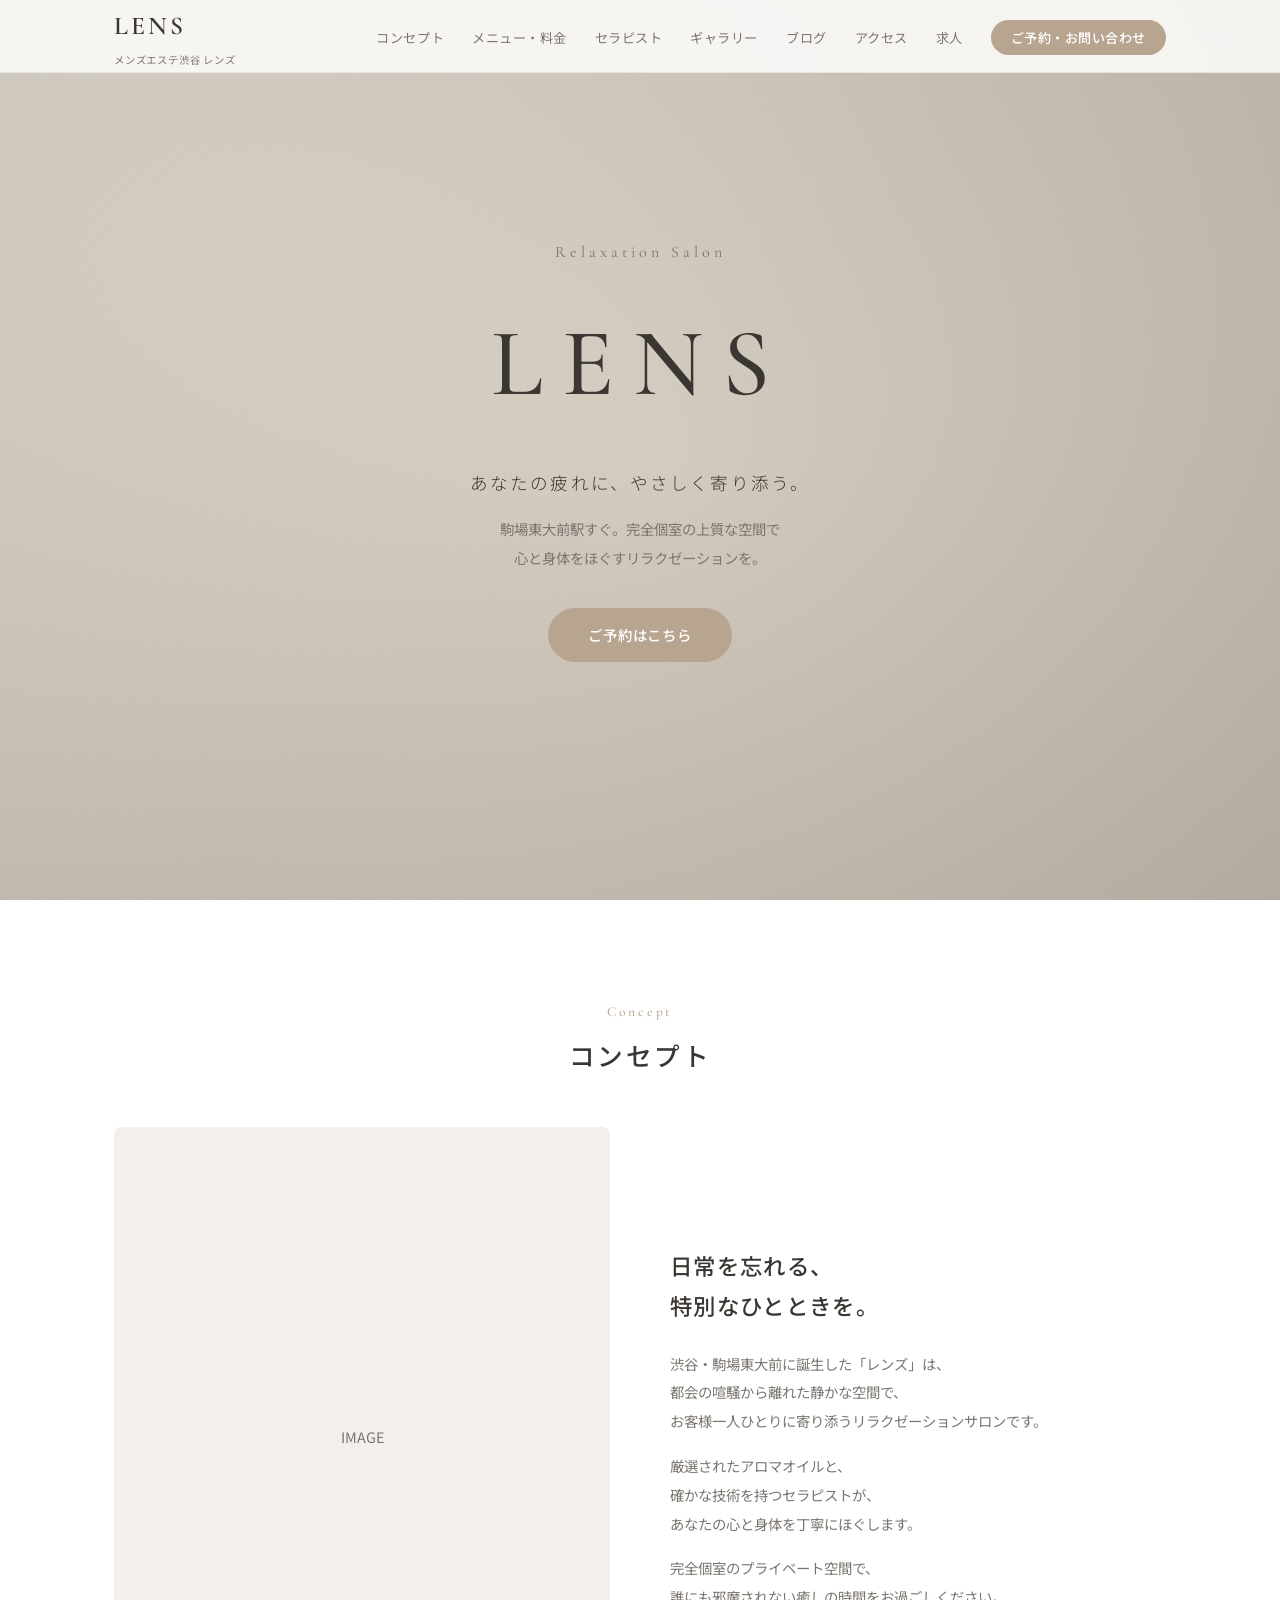
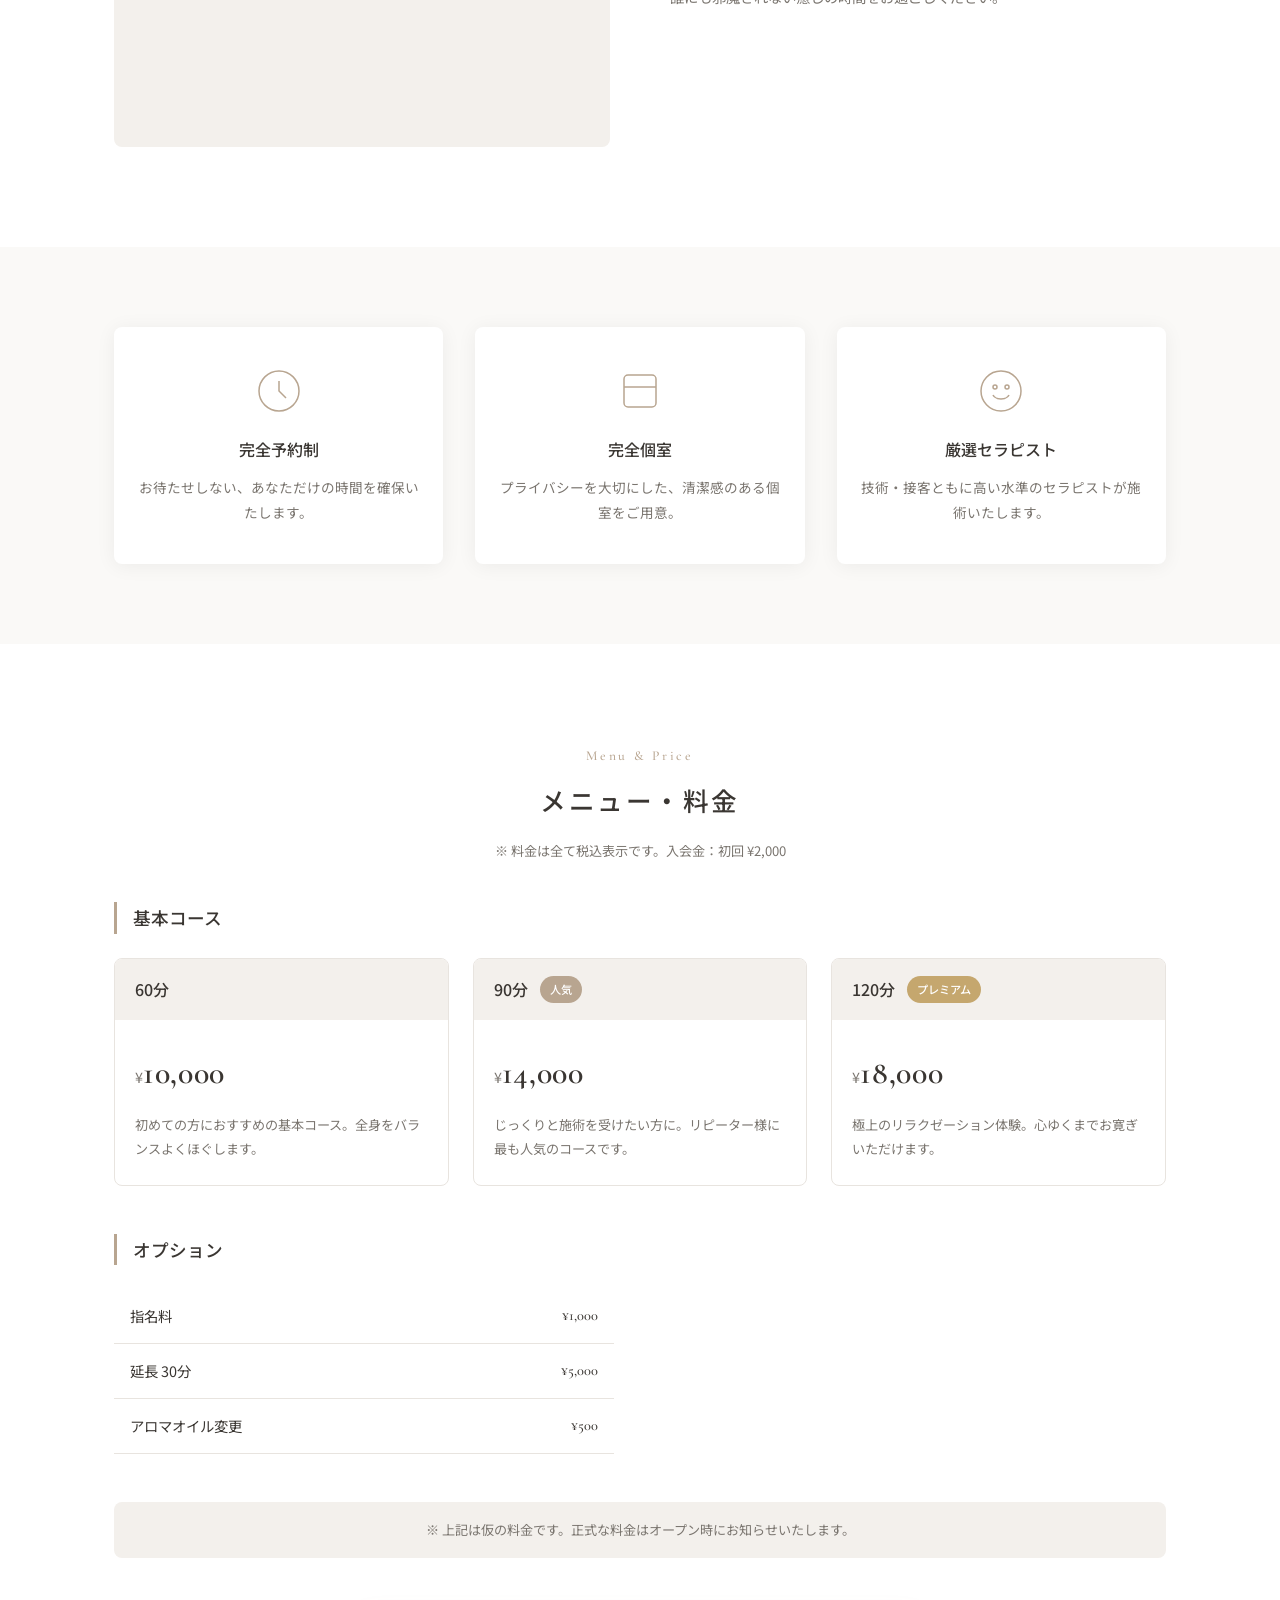
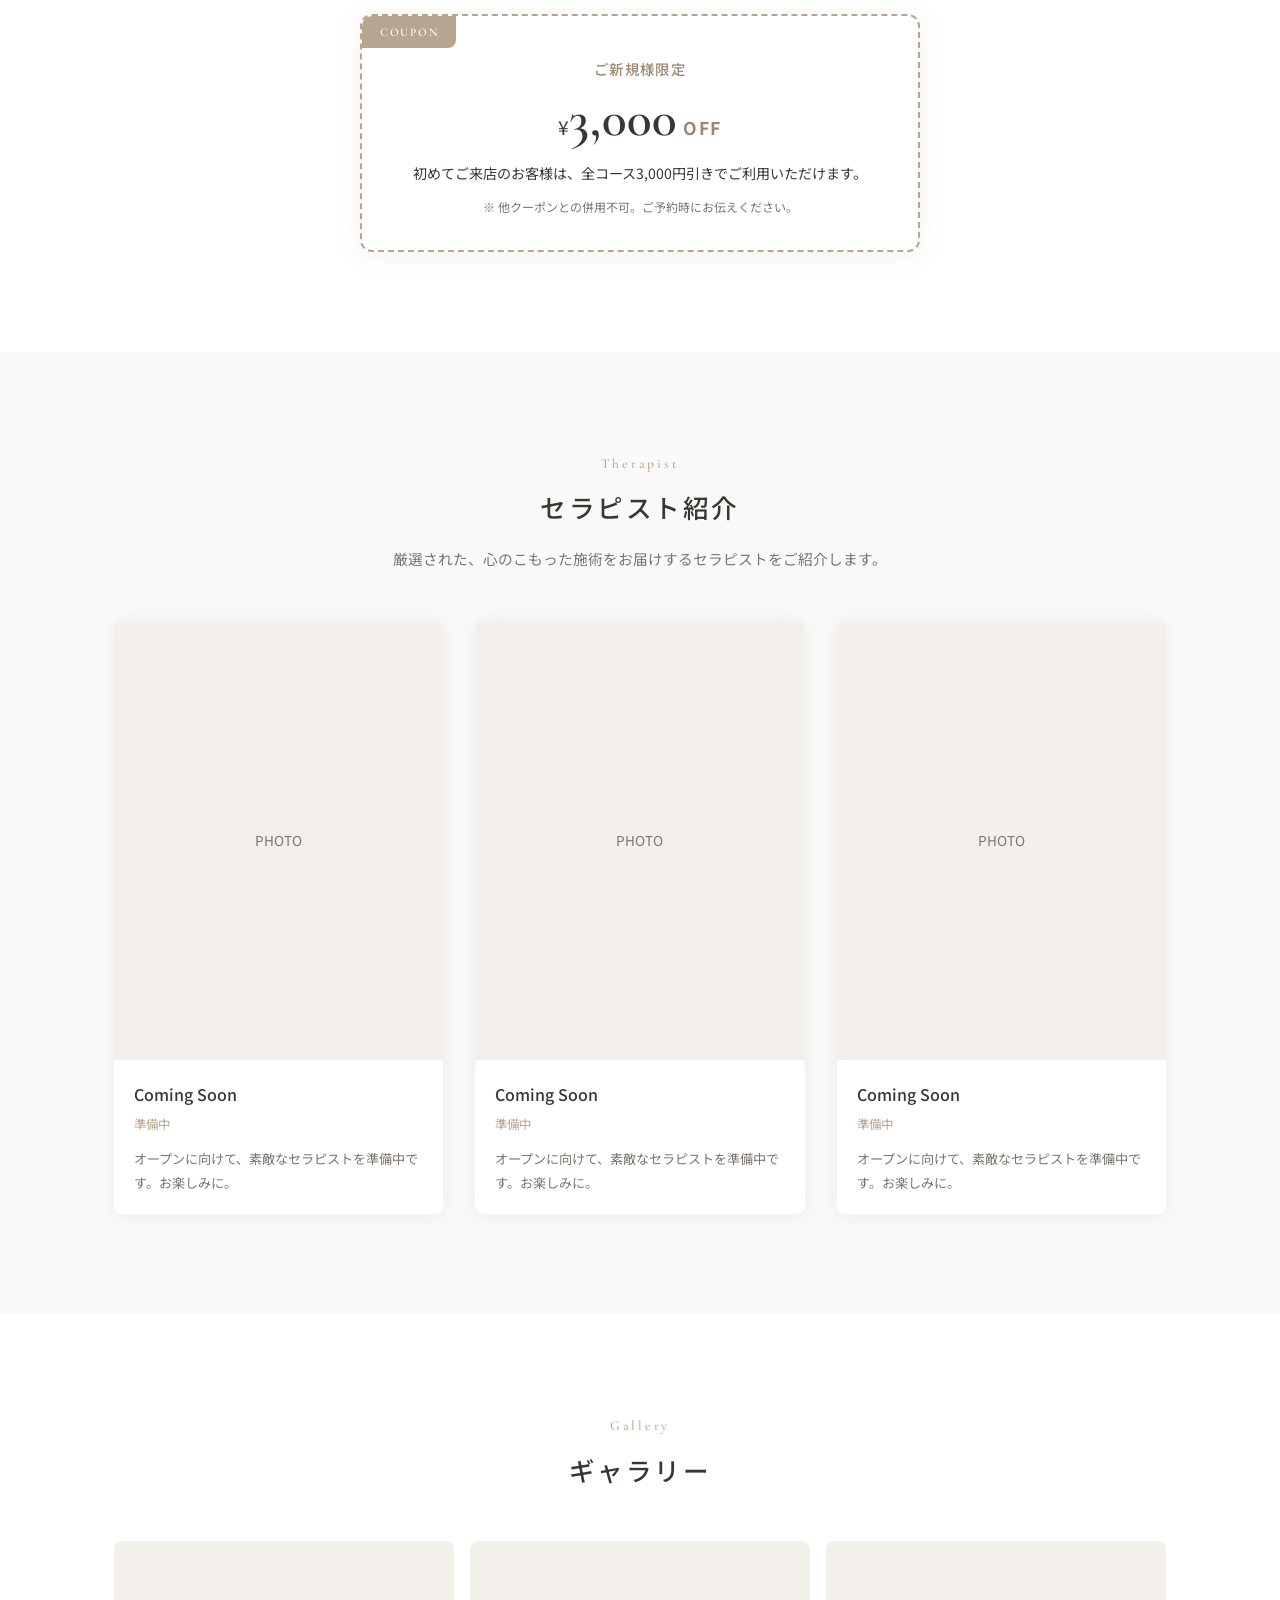
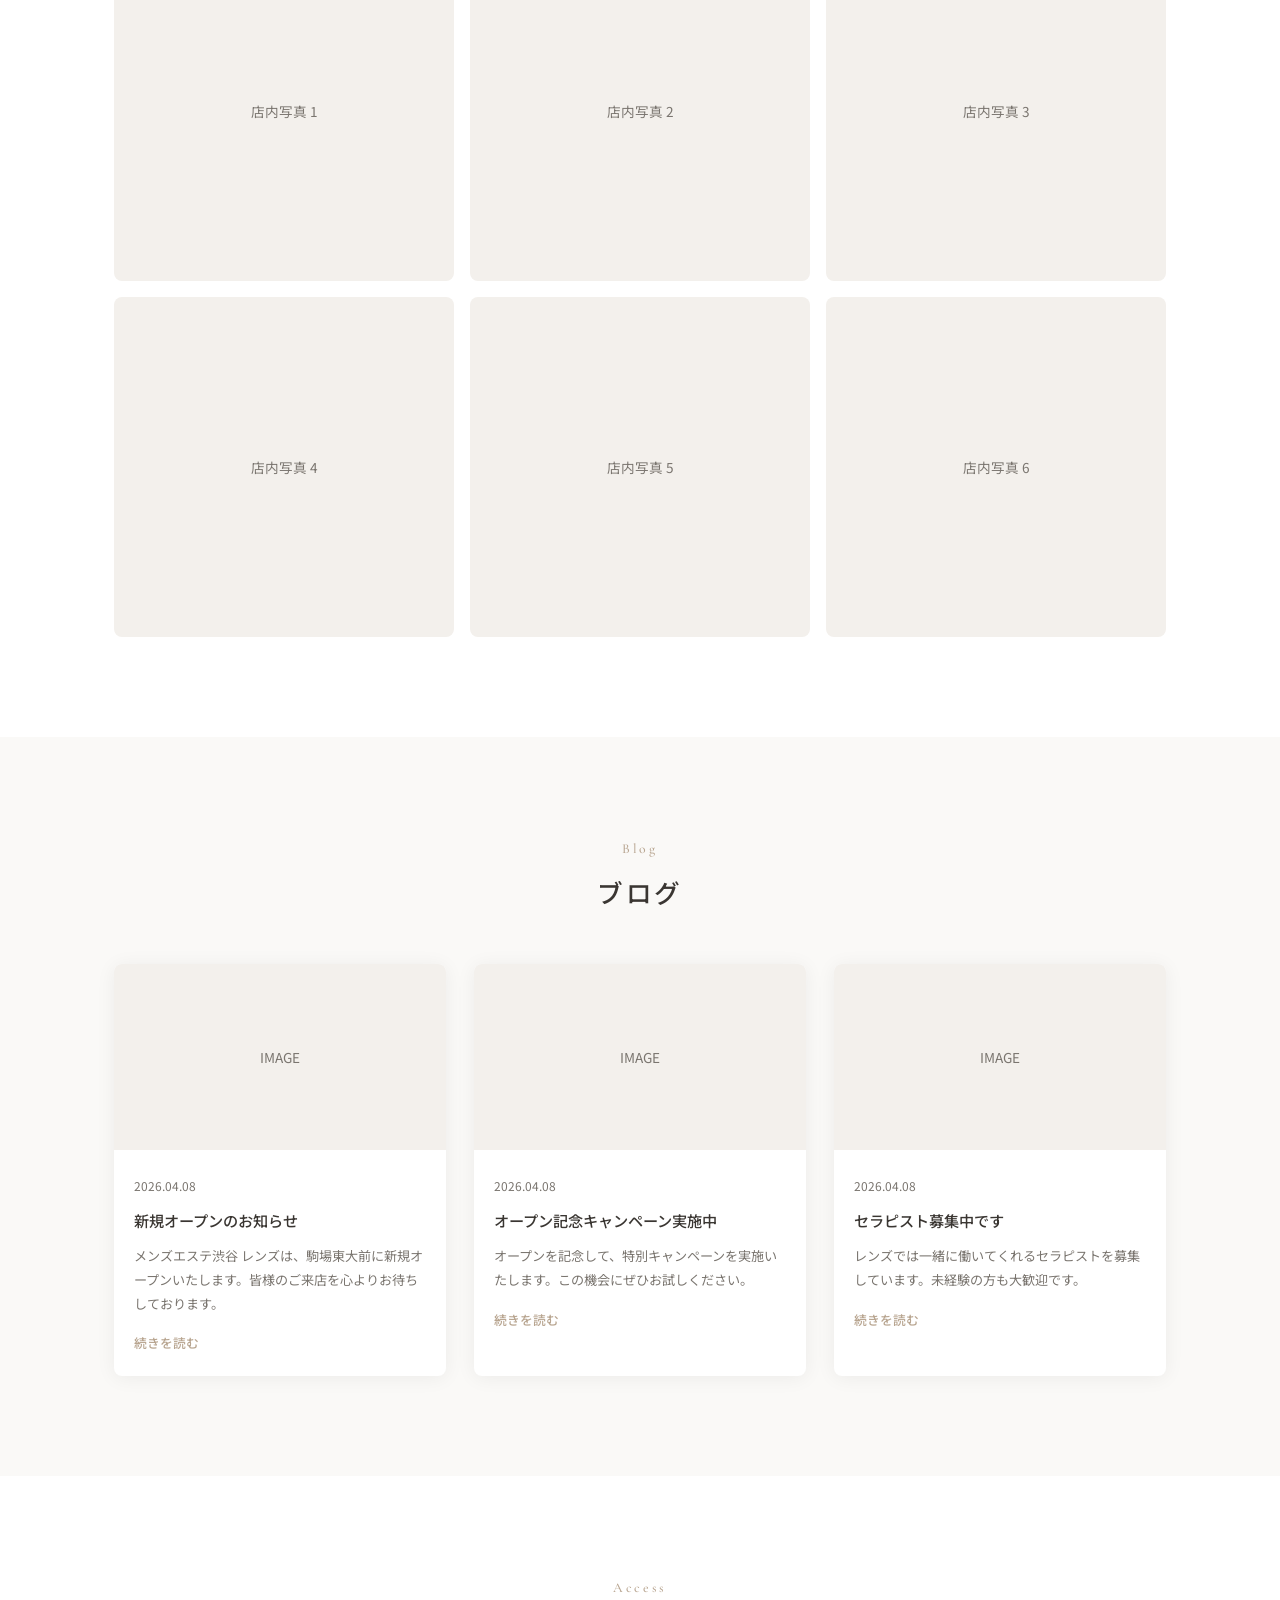
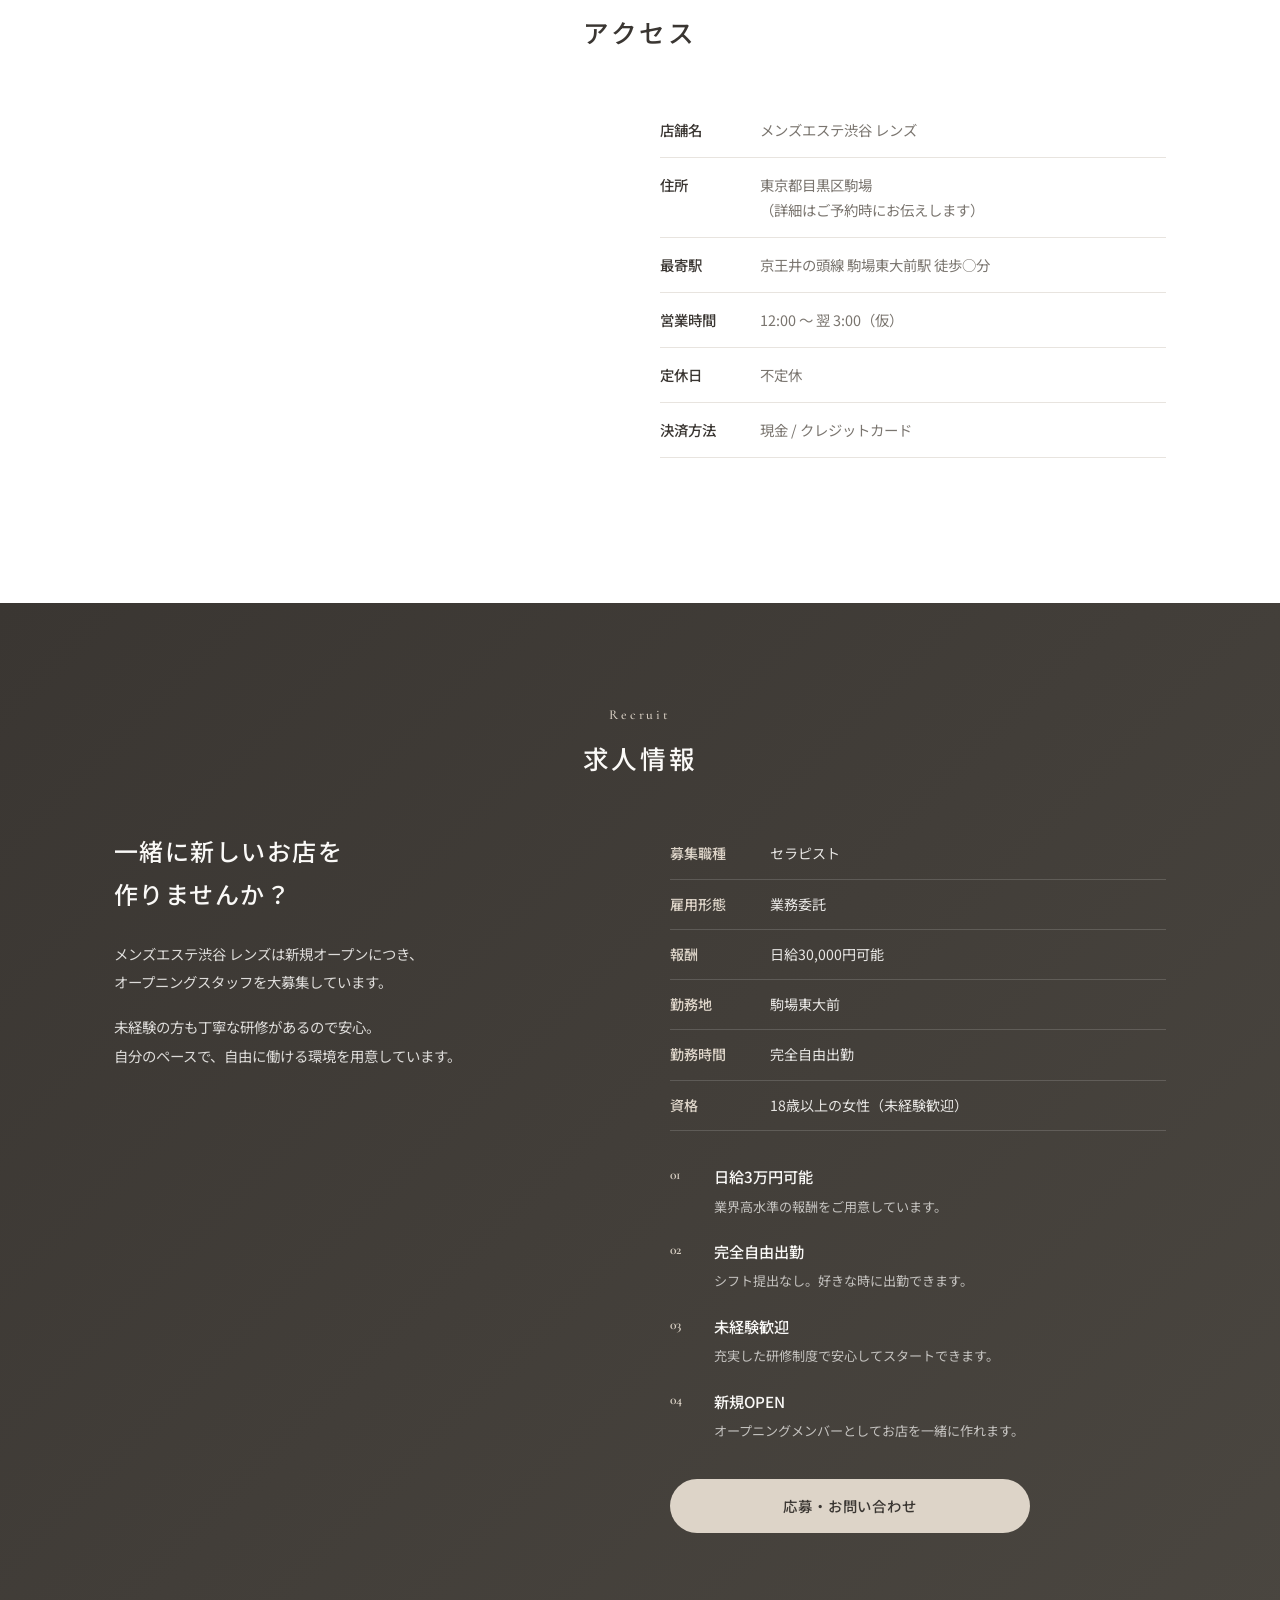
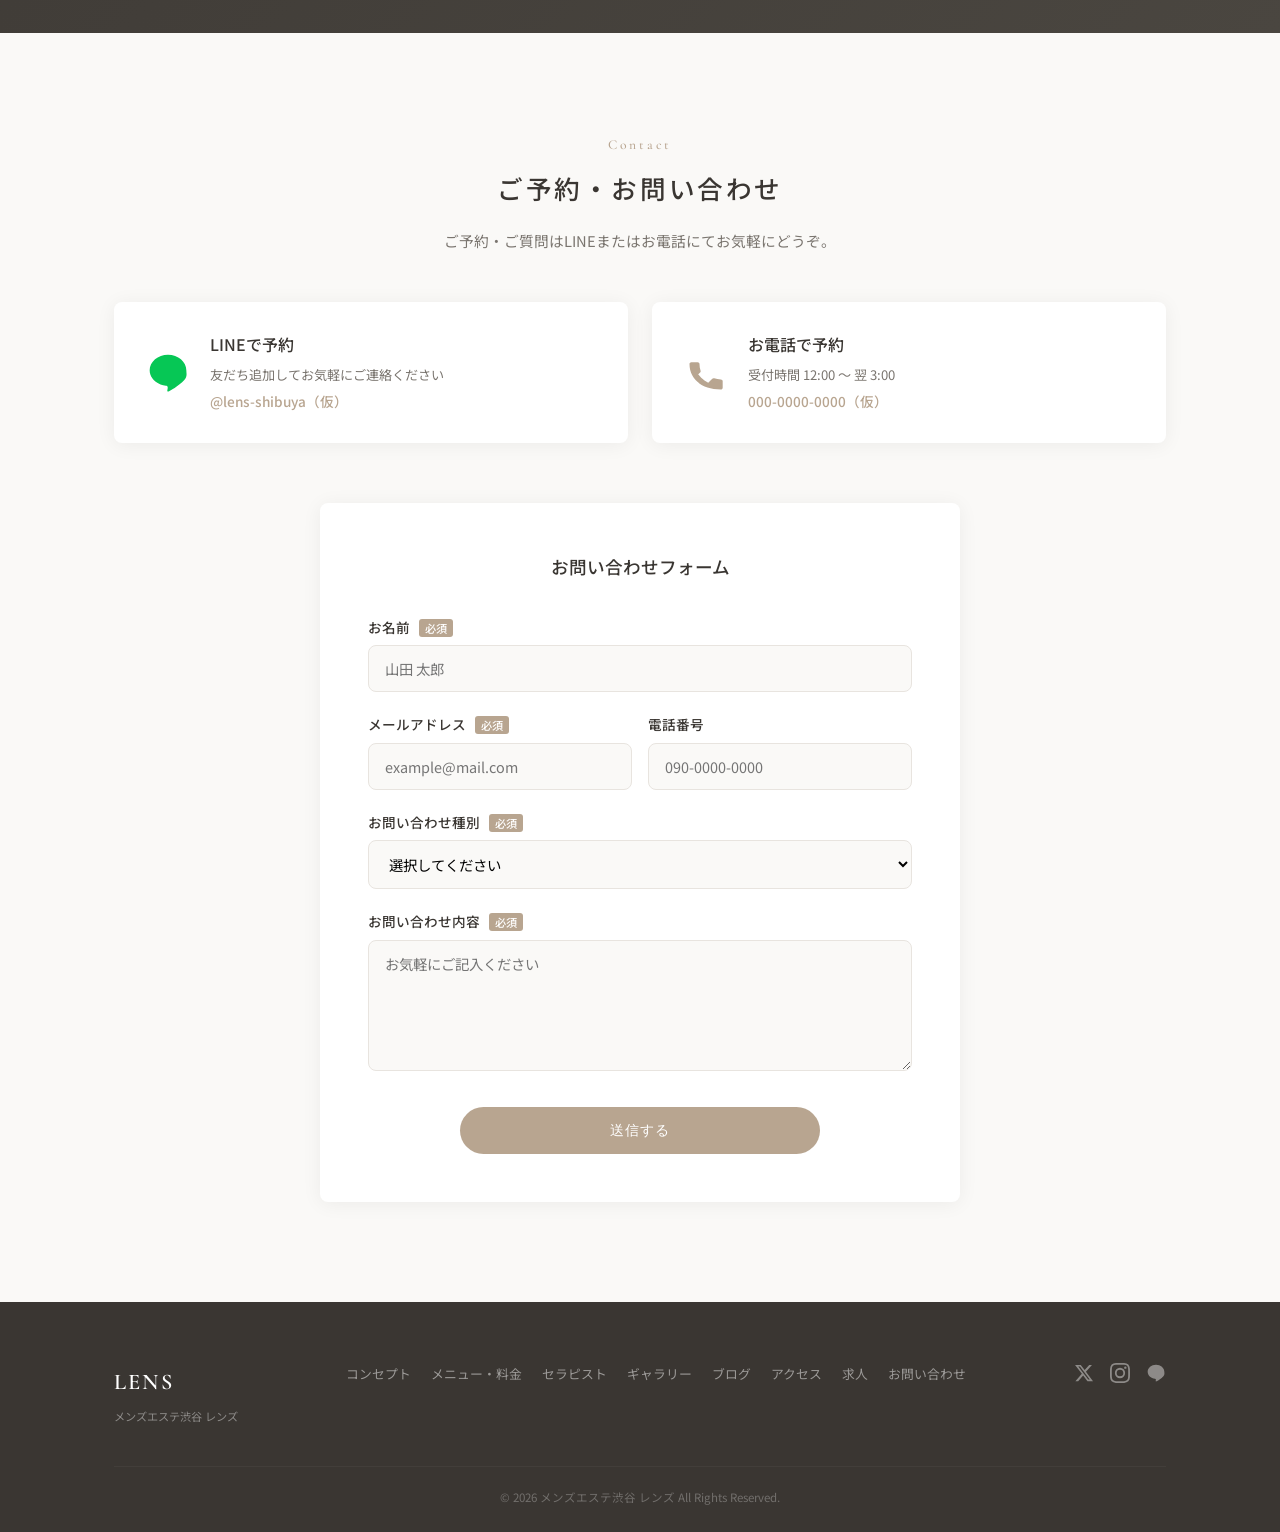
==== index.html @ 4b6157f0 "メンズエステ渋谷 レンズ - 初回リリース" ====
<!DOCTYPE html>
<html lang="ja">
<head>
  <meta charset="UTF-8">
  <meta name="viewport" content="width=device-width, initial-scale=1.0">
  <meta name="description" content="メンズエステ渋谷 レンズ｜駒場東大前駅すぐ。上質なリラクゼーションをお届けする完全個室のメンズエステサロンです。">
  <meta name="keywords" content="メンズエステ,渋谷,駒場東大前,リラクゼーション,マッサージ,レンズ">
  <title>メンズエステ渋谷 レンズ｜駒場東大前の完全個室リラクゼーションサロン</title>
  <link rel="preconnect" href="https://fonts.googleapis.com">
  <link rel="preconnect" href="https://fonts.gstatic.com" crossorigin>
  <link href="https://fonts.googleapis.com/css2?family=Noto+Sans+JP:wght@300;400;500;700&family=Cormorant+Garamond:wght@400;500;600&display=swap" rel="stylesheet">
  <link rel="stylesheet" href="style.css">
</head>
<body>

  <!-- ========== HEADER ========== -->
  <header class="header" id="header">
    <div class="header-inner">
      <a href="#hero" class="logo">
        <span class="logo-main">LENS</span>
        <span class="logo-sub">メンズエステ渋谷 レンズ</span>
      </a>
      <nav class="nav" id="nav">
        <ul class="nav-list">
          <li><a href="#concept" class="nav-link">コンセプト</a></li>
          <li><a href="#menu" class="nav-link">メニュー・料金</a></li>
          <li><a href="#therapist" class="nav-link">セラピスト</a></li>
          <li><a href="#gallery" class="nav-link">ギャラリー</a></li>
          <li><a href="#blog" class="nav-link">ブログ</a></li>
          <li><a href="#access" class="nav-link">アクセス</a></li>
          <li><a href="#recruit" class="nav-link">求人</a></li>
          <li><a href="#contact" class="nav-link nav-link--cta">ご予約・お問い合わせ</a></li>
        </ul>
      </nav>
      <button class="hamburger" id="hamburger" aria-label="メニューを開く">
        <span></span><span></span><span></span>
      </button>
    </div>
  </header>

  <!-- ========== HERO ========== -->
  <section class="hero" id="hero">
    <div class="hero-overlay"></div>
    <div class="hero-content">
      <p class="hero-subtitle">Relaxation Salon</p>
      <h1 class="hero-title">LENS</h1>
      <p class="hero-tagline">あなたの疲れに、やさしく寄り添う。</p>
      <p class="hero-desc">駒場東大前駅すぐ。完全個室の上質な空間で<br>心と身体をほぐすリラクゼーションを。</p>
      <a href="#contact" class="btn btn--primary">ご予約はこちら</a>
    </div>
  </section>

  <!-- ========== CONCEPT ========== -->
  <section class="section section--concept" id="concept">
    <div class="container">
      <div class="section-header">
        <p class="section-label">Concept</p>
        <h2 class="section-title">コンセプト</h2>
      </div>
      <div class="concept-grid">
        <div class="concept-image">
          <div class="concept-image-placeholder">
            <span>IMAGE</span>
          </div>
        </div>
        <div class="concept-text">
          <h3 class="concept-heading">日常を忘れる、<br>特別なひとときを。</h3>
          <p>渋谷・駒場東大前に誕生した「レンズ」は、<br>都会の喧騒から離れた静かな空間で、<br>お客様一人ひとりに寄り添うリラクゼーションサロンです。</p>
          <p>厳選されたアロマオイルと、<br>確かな技術を持つセラピストが、<br>あなたの心と身体を丁寧にほぐします。</p>
          <p>完全個室のプライベート空間で、<br>誰にも邪魔されない癒しの時間をお過ごしください。</p>
        </div>
      </div>
    </div>
  </section>

  <!-- ========== FEATURES ========== -->
  <section class="section section--features">
    <div class="container">
      <div class="features-grid">
        <div class="feature-card">
          <div class="feature-icon">
            <svg viewBox="0 0 48 48" fill="none" stroke="currentColor" stroke-width="1.5"><circle cx="24" cy="24" r="20"/><path d="M24 14v10l7 7"/></svg>
          </div>
          <h3>完全予約制</h3>
          <p>お待たせしない、あなただけの時間を確保いたします。</p>
        </div>
        <div class="feature-card">
          <div class="feature-icon">
            <svg viewBox="0 0 48 48" fill="none" stroke="currentColor" stroke-width="1.5"><rect x="8" y="8" width="32" height="32" rx="4"/><path d="M8 20h32"/></svg>
          </div>
          <h3>完全個室</h3>
          <p>プライバシーを大切にした、清潔感のある個室をご用意。</p>
        </div>
        <div class="feature-card">
          <div class="feature-icon">
            <svg viewBox="0 0 48 48" fill="none" stroke="currentColor" stroke-width="1.5"><path d="M24 4C12 4 4 14 4 24s8 20 20 20 20-10 20-20S36 4 24 4z"/><path d="M16 28s2 4 8 4 8-4 8-4"/><circle cx="18" cy="20" r="2"/><circle cx="30" cy="20" r="2"/></svg>
          </div>
          <h3>厳選セラピスト</h3>
          <p>技術・接客ともに高い水準のセラピストが施術いたします。</p>
        </div>
      </div>
    </div>
  </section>

  <!-- ========== MENU ========== -->
  <section class="section section--menu" id="menu">
    <div class="container">
      <div class="section-header">
        <p class="section-label">Menu & Price</p>
        <h2 class="section-title">メニュー・料金</h2>
      </div>
      <p class="section-note">※ 料金は全て税込表示です。入会金：初回 &yen;2,000</p>

      <div class="menu-category">
        <h3 class="menu-category-title">基本コース</h3>
        <div class="menu-grid">
          <div class="menu-card">
            <div class="menu-card-header">
              <span class="menu-duration">60分</span>
            </div>
            <div class="menu-card-body">
              <p class="menu-price"><span class="price-yen">&yen;</span><span class="price-num">10,000</span></p>
              <p class="menu-desc">初めての方におすすめの基本コース。全身をバランスよくほぐします。</p>
            </div>
          </div>
          <div class="menu-card">
            <div class="menu-card-header">
              <span class="menu-duration">90分</span>
              <span class="menu-badge">人気</span>
            </div>
            <div class="menu-card-body">
              <p class="menu-price"><span class="price-yen">&yen;</span><span class="price-num">14,000</span></p>
              <p class="menu-desc">じっくりと施術を受けたい方に。リピーター様に最も人気のコースです。</p>
            </div>
          </div>
          <div class="menu-card">
            <div class="menu-card-header">
              <span class="menu-duration">120分</span>
              <span class="menu-badge badge--premium">プレミアム</span>
            </div>
            <div class="menu-card-body">
              <p class="menu-price"><span class="price-yen">&yen;</span><span class="price-num">18,000</span></p>
              <p class="menu-desc">極上のリラクゼーション体験。心ゆくまでお寛ぎいただけます。</p>
            </div>
          </div>
        </div>
      </div>

      <div class="menu-category">
        <h3 class="menu-category-title">オプション</h3>
        <table class="menu-table">
          <tbody>
            <tr><td>指名料</td><td class="menu-table-price">&yen;1,000</td></tr>
            <tr><td>延長 30分</td><td class="menu-table-price">&yen;5,000</td></tr>
            <tr><td>アロマオイル変更</td><td class="menu-table-price">&yen;500</td></tr>
          </tbody>
        </table>
      </div>

      <div class="menu-note-box">
        <p>※ 上記は仮の料金です。正式な料金はオープン時にお知らせいたします。</p>
      </div>

      <!-- Coupon -->
      <div class="coupon-section">
        <div class="coupon-card">
          <div class="coupon-badge">COUPON</div>
          <div class="coupon-body">
            <p class="coupon-label">ご新規様限定</p>
            <p class="coupon-value"><span class="coupon-yen">&yen;</span><span class="coupon-num">3,000</span><span class="coupon-off">OFF</span></p>
            <p class="coupon-desc">初めてご来店のお客様は、全コース3,000円引きでご利用いただけます。</p>
            <p class="coupon-note">※ 他クーポンとの併用不可。ご予約時にお伝えください。</p>
          </div>
        </div>
      </div>

    </div>
  </section>

  <!-- ========== THERAPIST ========== -->
  <section class="section section--therapist" id="therapist">
    <div class="container">
      <div class="section-header">
        <p class="section-label">Therapist</p>
        <h2 class="section-title">セラピスト紹介</h2>
      </div>
      <p class="section-intro">厳選された、心のこもった施術をお届けするセラピストをご紹介します。</p>

      <div class="therapist-grid">
        <div class="therapist-card">
          <div class="therapist-img-placeholder"><span>PHOTO</span></div>
          <div class="therapist-info">
            <h3 class="therapist-name">Coming Soon</h3>
            <p class="therapist-meta">準備中</p>
            <p class="therapist-comment">オープンに向けて、素敵なセラピストを準備中です。お楽しみに。</p>
          </div>
        </div>
        <div class="therapist-card">
          <div class="therapist-img-placeholder"><span>PHOTO</span></div>
          <div class="therapist-info">
            <h3 class="therapist-name">Coming Soon</h3>
            <p class="therapist-meta">準備中</p>
            <p class="therapist-comment">オープンに向けて、素敵なセラピストを準備中です。お楽しみに。</p>
          </div>
        </div>
        <div class="therapist-card">
          <div class="therapist-img-placeholder"><span>PHOTO</span></div>
          <div class="therapist-info">
            <h3 class="therapist-name">Coming Soon</h3>
            <p class="therapist-meta">準備中</p>
            <p class="therapist-comment">オープンに向けて、素敵なセラピストを準備中です。お楽しみに。</p>
          </div>
        </div>
      </div>
    </div>
  </section>

  <!-- ========== GALLERY ========== -->
  <section class="section section--gallery" id="gallery">
    <div class="container">
      <div class="section-header">
        <p class="section-label">Gallery</p>
        <h2 class="section-title">ギャラリー</h2>
      </div>
      <div class="gallery-grid">
        <div class="gallery-item"><div class="gallery-placeholder"><span>店内写真 1</span></div></div>
        <div class="gallery-item"><div class="gallery-placeholder"><span>店内写真 2</span></div></div>
        <div class="gallery-item"><div class="gallery-placeholder"><span>店内写真 3</span></div></div>
        <div class="gallery-item"><div class="gallery-placeholder"><span>店内写真 4</span></div></div>
        <div class="gallery-item"><div class="gallery-placeholder"><span>店内写真 5</span></div></div>
        <div class="gallery-item"><div class="gallery-placeholder"><span>店内写真 6</span></div></div>
      </div>
    </div>
  </section>

  <!-- ========== BLOG ========== -->
  <section class="section section--blog" id="blog">
    <div class="container">
      <div class="section-header">
        <p class="section-label">Blog</p>
        <h2 class="section-title">ブログ</h2>
      </div>
      <div class="blog-grid">
        <article class="blog-card">
          <div class="blog-img-placeholder"><span>IMAGE</span></div>
          <div class="blog-body">
            <time class="blog-date">2026.04.08</time>
            <h3 class="blog-title">新規オープンのお知らせ</h3>
            <p class="blog-excerpt">メンズエステ渋谷 レンズは、駒場東大前に新規オープンいたします。皆様のご来店を心よりお待ちしております。</p>
            <a href="#" class="blog-more">続きを読む</a>
          </div>
        </article>
        <article class="blog-card">
          <div class="blog-img-placeholder"><span>IMAGE</span></div>
          <div class="blog-body">
            <time class="blog-date">2026.04.08</time>
            <h3 class="blog-title">オープン記念キャンペーン実施中</h3>
            <p class="blog-excerpt">オープンを記念して、特別キャンペーンを実施いたします。この機会にぜひお試しください。</p>
            <a href="#" class="blog-more">続きを読む</a>
          </div>
        </article>
        <article class="blog-card">
          <div class="blog-img-placeholder"><span>IMAGE</span></div>
          <div class="blog-body">
            <time class="blog-date">2026.04.08</time>
            <h3 class="blog-title">セラピスト募集中です</h3>
            <p class="blog-excerpt">レンズでは一緒に働いてくれるセラピストを募集しています。未経験の方も大歓迎です。</p>
            <a href="#" class="blog-more">続きを読む</a>
          </div>
        </article>
      </div>
    </div>
  </section>

  <!-- ========== ACCESS ========== -->
  <section class="section section--access" id="access">
    <div class="container">
      <div class="section-header">
        <p class="section-label">Access</p>
        <h2 class="section-title">アクセス</h2>
      </div>
      <div class="access-grid">
        <div class="access-map">
          <iframe
            src="https://www.google.com/maps/embed?pb=!1m18!1m12!1m3!1d3241.7!2d139.6847!3d35.6595!2m3!1f0!2f0!3f0!3m2!1i1024!2i768!4f13.1!3m3!1m2!1s0x0%3A0x0!2z6aeS5aC05p2x5aSn5YmN!5e0!3m2!1sja!2sjp!4v1"
            width="100%" height="400" style="border:0;" allowfullscreen="" loading="lazy"
            title="メンズエステ渋谷 レンズの地図">
          </iframe>
        </div>
        <div class="access-info">
          <table class="access-table">
            <tr>
              <th>店舗名</th>
              <td>メンズエステ渋谷 レンズ</td>
            </tr>
            <tr>
              <th>住所</th>
              <td>東京都目黒区駒場<br>（詳細はご予約時にお伝えします）</td>
            </tr>
            <tr>
              <th>最寄駅</th>
              <td>京王井の頭線 駒場東大前駅 徒歩○分</td>
            </tr>
            <tr>
              <th>営業時間</th>
              <td>12:00 〜 翌 3:00（仮）</td>
            </tr>
            <tr>
              <th>定休日</th>
              <td>不定休</td>
            </tr>
            <tr>
              <th>決済方法</th>
              <td>現金 / クレジットカード</td>
            </tr>
          </table>
        </div>
      </div>
    </div>
  </section>

  <!-- ========== RECRUIT ========== -->
  <section class="section section--recruit" id="recruit">
    <div class="container">
      <div class="section-header">
        <p class="section-label">Recruit</p>
        <h2 class="section-title">求人情報</h2>
      </div>
      <div class="recruit-content">
        <div class="recruit-message">
          <h3>一緒に新しいお店を<br>作りませんか？</h3>
          <p>メンズエステ渋谷 レンズは新規オープンにつき、<br>オープニングスタッフを大募集しています。</p>
          <p>未経験の方も丁寧な研修があるので安心。<br>自分のペースで、自由に働ける環境を用意しています。</p>
        </div>
        <div class="recruit-details">
          <table class="recruit-table">
            <tr>
              <th>募集職種</th>
              <td>セラピスト</td>
            </tr>
            <tr>
              <th>雇用形態</th>
              <td>業務委託</td>
            </tr>
            <tr>
              <th>報酬</th>
              <td>日給30,000円可能</td>
            </tr>
            <tr>
              <th>勤務地</th>
              <td>駒場東大前</td>
            </tr>
            <tr>
              <th>勤務時間</th>
              <td>完全自由出勤</td>
            </tr>
            <tr>
              <th>資格</th>
              <td>18歳以上の女性（未経験歓迎）</td>
            </tr>
          </table>
          <div class="recruit-points">
            <div class="recruit-point">
              <span class="recruit-point-icon">01</span>
              <div>
                <h4>日給3万円可能</h4>
                <p>業界高水準の報酬をご用意しています。</p>
              </div>
            </div>
            <div class="recruit-point">
              <span class="recruit-point-icon">02</span>
              <div>
                <h4>完全自由出勤</h4>
                <p>シフト提出なし。好きな時に出勤できます。</p>
              </div>
            </div>
            <div class="recruit-point">
              <span class="recruit-point-icon">03</span>
              <div>
                <h4>未経験歓迎</h4>
                <p>充実した研修制度で安心してスタートできます。</p>
              </div>
            </div>
            <div class="recruit-point">
              <span class="recruit-point-icon">04</span>
              <div>
                <h4>新規OPEN</h4>
                <p>オープニングメンバーとしてお店を一緒に作れます。</p>
              </div>
            </div>
          </div>
          <a href="#contact" class="btn btn--primary btn--wide">応募・お問い合わせ</a>
        </div>
      </div>
    </div>
  </section>

  <!-- ========== CONTACT ========== -->
  <section class="section section--contact" id="contact">
    <div class="container">
      <div class="section-header">
        <p class="section-label">Contact</p>
        <h2 class="section-title">ご予約・お問い合わせ</h2>
      </div>
      <p class="section-intro">ご予約・ご質問はLINEまたはお電話にてお気軽にどうぞ。</p>
      <div class="contact-grid">
        <a href="#" class="contact-card contact-card--line">
          <div class="contact-icon">
            <svg viewBox="0 0 48 48" fill="currentColor"><path d="M24 4C12.95 4 4 11.64 4 21.1c0 8.48 7.52 15.58 17.68 16.92.69.15 1.62.45 1.86 1.04.22.53.14 1.36.07 1.9l-.3 1.82c-.09.53-.42 2.1 1.84 1.15 2.26-.96 12.2-7.18 16.64-12.3C45.36 27.48 44 24.47 44 21.1 44 11.64 35.05 4 24 4z"/></svg>
          </div>
          <div>
            <h3>LINEで予約</h3>
            <p>友だち追加してお気軽にご連絡ください</p>
            <span class="contact-id">@lens-shibuya（仮）</span>
          </div>
        </a>
        <a href="tel:000-0000-0000" class="contact-card contact-card--tel">
          <div class="contact-icon">
            <svg viewBox="0 0 48 48" fill="currentColor"><path d="M13.25 21.59c2.88 5.66 7.51 10.29 13.18 13.17l4.4-4.41c.55-.55 1.35-.73 2.05-.49 2.29.78 4.76 1.2 7.32 1.2 1.1 0 2 .9 2 2V40c0 1.1-.9 2-2 2C18.36 42 6 29.64 6 14.2c0-1.1.9-2 2-2h6.9c1.1 0 2 .9 2 2 0 2.57.42 5.04 1.2 7.33.24.7.05 1.5-.49 2.05l-4.36 4.01z"/></svg>
          </div>
          <div>
            <h3>お電話で予約</h3>
            <p>受付時間 12:00 〜 翌 3:00</p>
            <span class="contact-id">000-0000-0000（仮）</span>
          </div>
        </a>
      </div>

      <div class="contact-form-area">
        <h3 class="contact-form-title">お問い合わせフォーム</h3>
        <form class="contact-form" id="contactForm">
          <div class="form-group">
            <label for="name">お名前 <span class="required">必須</span></label>
            <input type="text" id="name" name="name" required placeholder="山田 太郎">
          </div>
          <div class="form-row">
            <div class="form-group">
              <label for="email">メールアドレス <span class="required">必須</span></label>
              <input type="email" id="email" name="email" required placeholder="example@mail.com">
            </div>
            <div class="form-group">
              <label for="phone">電話番号</label>
              <input type="tel" id="phone" name="phone" placeholder="090-0000-0000">
            </div>
          </div>
          <div class="form-group">
            <label for="category">お問い合わせ種別 <span class="required">必須</span></label>
            <select id="category" name="category" required>
              <option value="" disabled selected>選択してください</option>
              <option value="reservation">ご予約</option>
              <option value="question">ご質問</option>
              <option value="recruit">求人について</option>
              <option value="other">その他</option>
            </select>
          </div>
          <div class="form-group">
            <label for="message">お問い合わせ内容 <span class="required">必須</span></label>
            <textarea id="message" name="message" rows="5" required placeholder="お気軽にご記入ください"></textarea>
          </div>
          <button type="submit" class="btn btn--primary btn--wide">送信する</button>
        </form>
      </div>
    </div>
  </section>

  <!-- ========== FOOTER ========== -->
  <footer class="footer">
    <div class="container">
      <div class="footer-inner">
        <div class="footer-brand">
          <span class="footer-logo">LENS</span>
          <p class="footer-brand-sub">メンズエステ渋谷 レンズ</p>
        </div>
        <nav class="footer-nav">
          <a href="#concept">コンセプト</a>
          <a href="#menu">メニュー・料金</a>
          <a href="#therapist">セラピスト</a>
          <a href="#gallery">ギャラリー</a>
          <a href="#blog">ブログ</a>
          <a href="#access">アクセス</a>
          <a href="#recruit">求人</a>
          <a href="#contact">お問い合わせ</a>
        </nav>
        <div class="footer-sns">
          <a href="#" aria-label="X (Twitter)">
            <svg viewBox="0 0 24 24" fill="currentColor" width="20" height="20"><path d="M18.244 2.25h3.308l-7.227 8.26 8.502 11.24H16.17l-5.214-6.817L4.99 21.75H1.68l7.73-8.835L1.254 2.25H8.08l4.713 6.231zm-1.161 17.52h1.833L7.084 4.126H5.117z"/></svg>
          </a>
          <a href="#" aria-label="Instagram">
            <svg viewBox="0 0 24 24" fill="currentColor" width="20" height="20"><path d="M12 2.163c3.204 0 3.584.012 4.85.07 3.252.148 4.771 1.691 4.919 4.919.058 1.265.069 1.645.069 4.849 0 3.205-.012 3.584-.069 4.849-.149 3.225-1.664 4.771-4.919 4.919-1.266.058-1.644.07-4.85.07-3.204 0-3.584-.012-4.849-.07-3.26-.149-4.771-1.699-4.919-4.92-.058-1.265-.07-1.644-.07-4.849 0-3.204.013-3.583.07-4.849.149-3.227 1.664-4.771 4.919-4.919 1.266-.057 1.645-.069 4.849-.069zM12 0C8.741 0 8.333.014 7.053.072 2.695.272.273 2.69.073 7.052.014 8.333 0 8.741 0 12c0 3.259.014 3.668.072 4.948.2 4.358 2.618 6.78 6.98 6.98C8.333 23.986 8.741 24 12 24c3.259 0 3.668-.014 4.948-.072 4.354-.2 6.782-2.618 6.979-6.98.059-1.28.073-1.689.073-4.948 0-3.259-.014-3.667-.072-4.947-.196-4.354-2.617-6.78-6.979-6.98C15.668.014 15.259 0 12 0zm0 5.838a6.162 6.162 0 100 12.324 6.162 6.162 0 000-12.324zM12 16a4 4 0 110-8 4 4 0 010 8zm6.406-11.845a1.44 1.44 0 100 2.881 1.44 1.44 0 000-2.881z"/></svg>
          </a>
          <a href="#" aria-label="LINE">
            <svg viewBox="0 0 24 24" fill="currentColor" width="20" height="20"><path d="M12 2C6.48 2 2 5.82 2 10.55c0 4.24 3.76 7.79 8.84 8.46.34.07.81.23.93.52.11.27.07.68.04.95l-.15.91c-.05.27-.21 1.05.92.57 1.13-.48 6.1-3.59 8.32-6.15C22.68 13.73 22 12.24 22 10.55 22 5.82 17.52 2 12 2z"/></svg>
          </a>
        </div>
      </div>
      <p class="footer-copy">&copy; 2026 メンズエステ渋谷 レンズ All Rights Reserved.</p>
    </div>
  </footer>

  <!-- Back to Top -->
  <a href="#hero" class="back-to-top" id="backToTop" aria-label="ページ上部へ戻る">
    <svg viewBox="0 0 24 24" fill="none" stroke="currentColor" stroke-width="2"><polyline points="18 15 12 9 6 15"/></svg>
  </a>

  <script src="script.js"></script>
</body>
</html>
---- style.css ----
/* ========================================
   メンズエステ渋谷 レンズ - Style
   Design: 清潔感・ナチュラル
   ======================================== */

/* ---------- Reset & Base ---------- */
*, *::before, *::after { margin: 0; padding: 0; box-sizing: border-box; }

:root {
  --color-bg: #faf9f7;
  --color-bg-alt: #f3f0ec;
  --color-white: #ffffff;
  --color-text: #3a3632;
  --color-text-light: #7a756f;
  --color-accent: #b8a590;
  --color-accent-dark: #9c8872;
  --color-accent-light: #ddd4c8;
  --color-gold: #c5a76e;
  --color-line-green: #06c755;
  --color-border: #e8e4df;
  --font-ja: 'Noto Sans JP', 'Hiragino Kaku Gothic ProN', sans-serif;
  --font-en: 'Cormorant Garamond', serif;
  --max-width: 1100px;
  --header-h: 72px;
  --radius: 8px;
  --shadow: 0 2px 20px rgba(0,0,0,.06);
  --transition: .3s ease;
}

html {
  font-size: 16px;
  scroll-behavior: smooth;
  scroll-padding-top: var(--header-h);
}

body {
  font-family: var(--font-ja);
  color: var(--color-text);
  background: var(--color-bg);
  line-height: 1.8;
  font-weight: 400;
  -webkit-font-smoothing: antialiased;
}

img { max-width: 100%; height: auto; display: block; }
a { color: inherit; text-decoration: none; transition: color var(--transition); }
ul { list-style: none; }

.container { max-width: var(--max-width); margin: 0 auto; padding: 0 24px; }

/* ---------- Header ---------- */
.header {
  position: fixed; top: 0; left: 0; width: 100%; z-index: 1000;
  background: rgba(250,249,247,.92);
  backdrop-filter: blur(12px);
  border-bottom: 1px solid var(--color-border);
  transition: box-shadow var(--transition);
}
.header.scrolled { box-shadow: 0 2px 16px rgba(0,0,0,.08); }

.header-inner {
  max-width: var(--max-width); margin: 0 auto; padding: 0 24px;
  display: flex; align-items: center; justify-content: space-between;
  height: var(--header-h);
}

.logo { display: flex; flex-direction: column; gap: 2px; }
.logo-main {
  font-family: var(--font-en); font-size: 1.6rem; font-weight: 600;
  letter-spacing: .12em; color: var(--color-text);
}
.logo-sub { font-size: .65rem; color: var(--color-text-light); letter-spacing: .08em; }

.nav-list {
  display: flex; align-items: center; gap: 28px;
}
.nav-link {
  font-size: .82rem; letter-spacing: .04em; color: var(--color-text-light);
  position: relative; padding: 4px 0;
}
.nav-link::after {
  content: ''; position: absolute; bottom: -2px; left: 0; width: 0; height: 1px;
  background: var(--color-accent); transition: width var(--transition);
}
.nav-link:hover { color: var(--color-text); }
.nav-link:hover::after { width: 100%; }

.nav-link--cta {
  background: var(--color-accent); color: var(--color-white) !important;
  padding: 8px 20px; border-radius: 50px; font-weight: 500;
}
.nav-link--cta::after { display: none; }
.nav-link--cta:hover { background: var(--color-accent-dark); }

/* Hamburger */
.hamburger {
  display: none; flex-direction: column; gap: 5px; background: none;
  border: none; cursor: pointer; padding: 8px; z-index: 1001;
}
.hamburger span {
  width: 22px; height: 1.5px; background: var(--color-text);
  transition: var(--transition);
}
.hamburger.active span:nth-child(1) { transform: translateY(6.5px) rotate(45deg); }
.hamburger.active span:nth-child(2) { opacity: 0; }
.hamburger.active span:nth-child(3) { transform: translateY(-6.5px) rotate(-45deg); }

/* ---------- Hero ---------- */
.hero {
  position: relative; min-height: 100vh; display: flex; align-items: center;
  justify-content: center; text-align: center;
  background: linear-gradient(135deg, #e8e2d8 0%, #d4ccc0 50%, #c8bfb2 100%);
  overflow: hidden;
}
.hero-overlay {
  position: absolute; inset: 0;
  background: radial-gradient(ellipse at center, transparent 0%, rgba(58,54,50,.15) 100%);
}
.hero-content { position: relative; z-index: 1; padding: 0 24px; }
.hero-subtitle {
  font-family: var(--font-en); font-size: 1rem; letter-spacing: .25em;
  color: var(--color-text-light); margin-bottom: 12px; font-weight: 400;
}
.hero-title {
  font-family: var(--font-en); font-size: clamp(3.5rem, 10vw, 6rem);
  font-weight: 500; letter-spacing: .2em; color: var(--color-text);
  margin-bottom: 16px;
}
.hero-tagline {
  font-size: 1.1rem; letter-spacing: .12em; color: var(--color-text);
  margin-bottom: 16px; font-weight: 300;
}
.hero-desc {
  font-size: .9rem; color: var(--color-text-light); line-height: 2;
  margin-bottom: 36px;
}

/* ---------- Buttons ---------- */
.btn {
  display: inline-block; padding: 14px 40px; border-radius: 50px;
  font-size: .9rem; font-weight: 500; letter-spacing: .06em;
  border: none; cursor: pointer; transition: all var(--transition);
  text-align: center;
}
.btn--primary {
  background: var(--color-accent); color: var(--color-white);
}
.btn--primary:hover {
  background: var(--color-accent-dark); transform: translateY(-2px);
  box-shadow: 0 4px 16px rgba(184,165,144,.4);
}
.btn--wide { width: 100%; max-width: 360px; }

/* ---------- Section Common ---------- */
.section { padding: 100px 0; }
.section--concept { background: var(--color-white); }
.section--features { background: var(--color-bg); padding: 80px 0; }
.section--menu { background: var(--color-white); }
.section--therapist { background: var(--color-bg); }
.section--gallery { background: var(--color-white); }
.section--blog { background: var(--color-bg); }
.section--access { background: var(--color-white); }
.section--recruit { background: linear-gradient(135deg, #3a3632 0%, #4a4640 100%); color: var(--color-bg); }
.section--contact { background: var(--color-bg); }

.section-header { text-align: center; margin-bottom: 48px; }
.section-label {
  font-family: var(--font-en); font-size: .85rem; letter-spacing: .2em;
  color: var(--color-accent); margin-bottom: 8px; font-weight: 500;
}
.section--recruit .section-label { color: var(--color-accent-light); }

.section-title {
  font-size: 1.6rem; font-weight: 500; letter-spacing: .1em;
}
.section-note {
  text-align: center; font-size: .82rem; color: var(--color-text-light);
  margin-top: -32px; margin-bottom: 40px;
}
.section-intro {
  text-align: center; font-size: .92rem; color: var(--color-text-light);
  margin-top: -32px; margin-bottom: 48px;
}

/* ---------- Concept ---------- */
.concept-grid {
  display: grid; grid-template-columns: 1fr 1fr; gap: 60px; align-items: center;
}
.concept-image-placeholder {
  width: 100%; aspect-ratio: 4/5; background: var(--color-bg-alt);
  border-radius: var(--radius); display: flex; align-items: center;
  justify-content: center; color: var(--color-text-light); font-size: .9rem;
}
.concept-heading {
  font-size: 1.4rem; font-weight: 500; margin-bottom: 24px;
  line-height: 1.8; letter-spacing: .06em;
}
.concept-text p {
  font-size: .9rem; color: var(--color-text-light); margin-bottom: 16px;
  line-height: 2;
}

/* ---------- Features ---------- */
.features-grid { display: grid; grid-template-columns: repeat(3, 1fr); gap: 32px; }

.feature-card {
  text-align: center; padding: 40px 24px;
  background: var(--color-white); border-radius: var(--radius);
  box-shadow: var(--shadow); transition: transform var(--transition);
}
.feature-card:hover { transform: translateY(-4px); }
.feature-icon { width: 48px; height: 48px; margin: 0 auto 20px; color: var(--color-accent); }
.feature-card h3 { font-size: 1rem; font-weight: 500; margin-bottom: 12px; }
.feature-card p { font-size: .85rem; color: var(--color-text-light); line-height: 1.8; }

/* ---------- Menu ---------- */
.menu-category { margin-bottom: 48px; }
.menu-category-title {
  font-size: 1.1rem; font-weight: 500; margin-bottom: 24px;
  padding-left: 16px; border-left: 3px solid var(--color-accent);
}
.menu-grid { display: grid; grid-template-columns: repeat(3, 1fr); gap: 24px; }

.menu-card {
  border: 1px solid var(--color-border); border-radius: var(--radius);
  overflow: hidden; background: var(--color-white);
  transition: box-shadow var(--transition);
}
.menu-card:hover { box-shadow: var(--shadow); }
.menu-card-header {
  padding: 16px 20px; background: var(--color-bg-alt);
  display: flex; align-items: center; gap: 12px;
}
.menu-duration { font-weight: 500; font-size: 1rem; }
.menu-badge {
  font-size: .7rem; padding: 3px 10px; border-radius: 50px;
  background: var(--color-accent); color: var(--color-white); font-weight: 500;
}
.badge--premium { background: var(--color-gold); }
.menu-card-body { padding: 24px 20px; }
.menu-price { margin-bottom: 12px; }
.price-yen { font-size: .9rem; color: var(--color-text-light); }
.price-num { font-family: var(--font-en); font-size: 2rem; font-weight: 600; letter-spacing: .02em; }
.menu-desc { font-size: .82rem; color: var(--color-text-light); line-height: 1.8; }

.menu-table {
  width: 100%; max-width: 500px; border-collapse: collapse;
}
.menu-table td {
  padding: 14px 16px; border-bottom: 1px solid var(--color-border);
  font-size: .9rem;
}
.menu-table-price {
  text-align: right; font-family: var(--font-en); font-weight: 500;
  font-size: 1rem;
}

.menu-note-box {
  margin-top: 32px; padding: 16px 24px; background: var(--color-bg-alt);
  border-radius: var(--radius); font-size: .82rem; color: var(--color-text-light);
  text-align: center;
}

/* ---------- Coupon ---------- */
.coupon-section { margin-top: 56px; }
.coupon-card {
  position: relative; max-width: 560px; margin: 0 auto;
  border: 2px dashed var(--color-accent); border-radius: 12px;
  background: var(--color-white); overflow: hidden;
  box-shadow: 0 4px 24px rgba(184,165,144,.15);
}
.coupon-badge {
  position: absolute; top: 0; left: 0;
  background: var(--color-accent); color: var(--color-white);
  font-family: var(--font-en); font-size: .72rem; font-weight: 600;
  letter-spacing: .15em; padding: 6px 18px;
  border-radius: 0 0 8px 0;
}
.coupon-body { padding: 40px 32px 32px; text-align: center; }
.coupon-label {
  font-size: .9rem; font-weight: 500; color: var(--color-accent-dark);
  margin-bottom: 12px; letter-spacing: .1em;
}
.coupon-value { margin-bottom: 16px; line-height: 1; }
.coupon-yen { font-size: 1.2rem; color: var(--color-text); }
.coupon-num {
  font-family: var(--font-en); font-size: 3.2rem; font-weight: 600;
  color: var(--color-text); letter-spacing: .02em;
}
.coupon-off {
  font-size: 1.1rem; font-weight: 700; color: var(--color-accent-dark);
  margin-left: 6px; letter-spacing: .08em;
}
.coupon-desc {
  font-size: .88rem; color: var(--color-text); line-height: 1.8; margin-bottom: 10px;
}
.coupon-note {
  font-size: .75rem; color: var(--color-text-light);
}

/* ---------- Therapist ---------- */
.therapist-grid { display: grid; grid-template-columns: repeat(3, 1fr); gap: 32px; }

.therapist-card {
  background: var(--color-white); border-radius: var(--radius);
  overflow: hidden; box-shadow: var(--shadow);
  transition: transform var(--transition);
}
.therapist-card:hover { transform: translateY(-4px); }
.therapist-img-placeholder {
  width: 100%; aspect-ratio: 3/4; background: var(--color-bg-alt);
  display: flex; align-items: center; justify-content: center;
  color: var(--color-text-light); font-size: .85rem;
}
.therapist-info { padding: 20px; }
.therapist-name { font-size: 1rem; font-weight: 500; margin-bottom: 4px; }
.therapist-meta { font-size: .78rem; color: var(--color-accent); margin-bottom: 12px; }
.therapist-comment { font-size: .82rem; color: var(--color-text-light); line-height: 1.8; }

/* ---------- Gallery ---------- */
.gallery-grid {
  display: grid; grid-template-columns: repeat(3, 1fr); gap: 16px;
}
.gallery-item { overflow: hidden; border-radius: var(--radius); }
.gallery-placeholder {
  width: 100%; aspect-ratio: 1; background: var(--color-bg-alt);
  display: flex; align-items: center; justify-content: center;
  color: var(--color-text-light); font-size: .85rem;
  transition: transform var(--transition);
}
.gallery-item:hover .gallery-placeholder { transform: scale(1.05); }

/* ---------- Blog ---------- */
.blog-grid { display: grid; grid-template-columns: repeat(3, 1fr); gap: 28px; }

.blog-card {
  background: var(--color-white); border-radius: var(--radius);
  overflow: hidden; box-shadow: var(--shadow);
  transition: transform var(--transition);
}
.blog-card:hover { transform: translateY(-4px); }
.blog-img-placeholder {
  width: 100%; aspect-ratio: 16/9; background: var(--color-bg-alt);
  display: flex; align-items: center; justify-content: center;
  color: var(--color-text-light); font-size: .85rem;
}
.blog-body { padding: 20px; }
.blog-date { font-size: .75rem; color: var(--color-text-light); }
.blog-title { font-size: .95rem; font-weight: 500; margin: 8px 0 10px; }
.blog-excerpt { font-size: .82rem; color: var(--color-text-light); line-height: 1.8; margin-bottom: 12px; }
.blog-more {
  font-size: .8rem; color: var(--color-accent); font-weight: 500;
}
.blog-more:hover { color: var(--color-accent-dark); }

/* ---------- Access ---------- */
.access-grid { display: grid; grid-template-columns: 1fr 1fr; gap: 40px; }
.access-map { border-radius: var(--radius); overflow: hidden; }
.access-map iframe { display: block; }

.access-table { width: 100%; border-collapse: collapse; }
.access-table th,
.access-table td {
  padding: 14px 0; border-bottom: 1px solid var(--color-border);
  font-size: .9rem; text-align: left; vertical-align: top;
}
.access-table th {
  width: 100px; font-weight: 500; color: var(--color-text);
  white-space: nowrap; padding-right: 20px;
}
.access-table td { color: var(--color-text-light); }

/* ---------- Recruit ---------- */
.recruit-content {
  display: grid; grid-template-columns: 1fr 1fr; gap: 60px; align-items: start;
}
.recruit-message h3 {
  font-size: 1.5rem; font-weight: 500; line-height: 1.8;
  margin-bottom: 24px; letter-spacing: .06em;
}
.recruit-message p {
  font-size: .9rem; line-height: 2; opacity: .85; margin-bottom: 16px;
}

.recruit-table {
  width: 100%; border-collapse: collapse; margin-bottom: 32px;
}
.recruit-table th,
.recruit-table td {
  padding: 12px 0; border-bottom: 1px solid rgba(255,255,255,.15);
  font-size: .88rem; text-align: left; vertical-align: top;
}
.recruit-table th {
  width: 100px; font-weight: 500; white-space: nowrap; padding-right: 20px;
  color: var(--color-accent-light);
}
.recruit-table td { opacity: .9; }

.recruit-points { margin-bottom: 36px; }
.recruit-point {
  display: flex; gap: 16px; align-items: flex-start; margin-bottom: 20px;
}
.recruit-point-icon {
  font-family: var(--font-en); font-size: .85rem; font-weight: 600;
  color: var(--color-accent-light); min-width: 28px;
}
.recruit-point h4 { font-size: .95rem; font-weight: 500; margin-bottom: 4px; }
.recruit-point p { font-size: .82rem; opacity: .7; }

.section--recruit .btn--primary {
  background: var(--color-accent-light); color: var(--color-text);
}
.section--recruit .btn--primary:hover {
  background: var(--color-white);
}

/* ---------- Contact ---------- */
.contact-grid {
  display: grid; grid-template-columns: 1fr 1fr; gap: 24px;
  margin-bottom: 60px;
}
.contact-card {
  display: flex; align-items: center; gap: 20px;
  padding: 28px 32px; border-radius: var(--radius);
  background: var(--color-white); box-shadow: var(--shadow);
  transition: transform var(--transition);
}
.contact-card:hover { transform: translateY(-3px); }
.contact-icon { width: 44px; height: 44px; flex-shrink: 0; }
.contact-card--line .contact-icon { color: var(--color-line-green); }
.contact-card--tel .contact-icon { color: var(--color-accent); }
.contact-card h3 { font-size: 1rem; font-weight: 500; margin-bottom: 4px; }
.contact-card p { font-size: .82rem; color: var(--color-text-light); }
.contact-id { font-size: .85rem; color: var(--color-accent); font-weight: 500; }

.contact-form-area {
  max-width: 640px; margin: 0 auto;
  background: var(--color-white); padding: 48px; border-radius: var(--radius);
  box-shadow: var(--shadow);
}
.contact-form-title {
  font-size: 1.1rem; font-weight: 500; text-align: center; margin-bottom: 32px;
}

.form-group { margin-bottom: 20px; }
.form-row { display: grid; grid-template-columns: 1fr 1fr; gap: 16px; }
.form-group label {
  display: block; font-size: .85rem; font-weight: 500; margin-bottom: 6px;
}
.required {
  font-size: .7rem; color: var(--color-white); background: var(--color-accent);
  padding: 1px 6px; border-radius: 3px; margin-left: 6px; font-weight: 500;
}
.form-group input,
.form-group select,
.form-group textarea {
  width: 100%; padding: 12px 16px; border: 1px solid var(--color-border);
  border-radius: var(--radius); font-family: var(--font-ja); font-size: .9rem;
  background: var(--color-bg); transition: border-color var(--transition);
  outline: none;
}
.form-group input:focus,
.form-group select:focus,
.form-group textarea:focus {
  border-color: var(--color-accent);
}
.form-group textarea { resize: vertical; }

.contact-form .btn { display: block; margin: 28px auto 0; }

/* ---------- Footer ---------- */
.footer {
  background: var(--color-text); color: rgba(255,255,255,.7);
  padding: 60px 0 24px;
}
.footer-inner {
  display: flex; align-items: flex-start; justify-content: space-between;
  gap: 32px; margin-bottom: 40px;
}
.footer-logo {
  font-family: var(--font-en); font-size: 1.4rem; font-weight: 600;
  color: var(--color-white); letter-spacing: .1em;
}
.footer-brand-sub { font-size: .7rem; margin-top: 4px; opacity: .6; }

.footer-nav {
  display: flex; flex-wrap: wrap; gap: 20px;
}
.footer-nav a {
  font-size: .8rem; opacity: .7; transition: opacity var(--transition);
}
.footer-nav a:hover { opacity: 1; }

.footer-sns { display: flex; gap: 16px; }
.footer-sns a {
  opacity: .6; transition: opacity var(--transition);
}
.footer-sns a:hover { opacity: 1; }

.footer-copy {
  text-align: center; font-size: .72rem; opacity: .4;
  border-top: 1px solid rgba(255,255,255,.1); padding-top: 20px;
}

/* ---------- Back to Top ---------- */
.back-to-top {
  position: fixed; bottom: 32px; right: 32px; width: 44px; height: 44px;
  background: var(--color-accent); color: var(--color-white);
  border-radius: 50%; display: flex; align-items: center; justify-content: center;
  box-shadow: 0 2px 12px rgba(0,0,0,.15);
  opacity: 0; visibility: hidden; transform: translateY(12px);
  transition: all var(--transition); z-index: 900;
}
.back-to-top.visible { opacity: 1; visibility: visible; transform: translateY(0); }
.back-to-top:hover { background: var(--color-accent-dark); transform: translateY(-2px); }
.back-to-top svg { width: 20px; height: 20px; }

/* ---------- Animations ---------- */
.fade-in {
  opacity: 0; transform: translateY(24px);
  transition: opacity .6s ease, transform .6s ease;
}
.fade-in.visible { opacity: 1; transform: translateY(0); }

/* ---------- Responsive ---------- */
@media (max-width: 900px) {
  :root { --header-h: 60px; }

  .hamburger { display: flex; }
  .nav {
    position: fixed; top: 0; right: -100%; width: 280px; height: 100vh;
    background: var(--color-bg); padding: 100px 32px 32px;
    box-shadow: -4px 0 24px rgba(0,0,0,.1);
    transition: right var(--transition); z-index: 999;
  }
  .nav.open { right: 0; }
  .nav-list { flex-direction: column; align-items: flex-start; gap: 0; }
  .nav-link {
    display: block; padding: 14px 0; font-size: .95rem;
    border-bottom: 1px solid var(--color-border); width: 100%;
  }
  .nav-link::after { display: none; }
  .nav-link--cta {
    margin-top: 16px; text-align: center;
    border-bottom: none;
  }

  .concept-grid,
  .access-grid,
  .recruit-content { grid-template-columns: 1fr; gap: 32px; }

  .features-grid,
  .menu-grid,
  .therapist-grid,
  .blog-grid { grid-template-columns: 1fr 1fr; }

  .gallery-grid { grid-template-columns: repeat(2, 1fr); }
  .contact-grid { grid-template-columns: 1fr; }
  .form-row { grid-template-columns: 1fr; }
  .contact-form-area { padding: 32px 24px; }

  .footer-inner { flex-direction: column; gap: 24px; }
}

@media (max-width: 600px) {
  .section { padding: 64px 0; }
  .hero-title { letter-spacing: .1em; }

  .features-grid,
  .menu-grid,
  .therapist-grid,
  .blog-grid { grid-template-columns: 1fr; }

  .gallery-grid { grid-template-columns: repeat(2, 1fr); gap: 8px; }

  .section-title { font-size: 1.3rem; }
  .concept-heading { font-size: 1.2rem; }
  .recruit-message h3 { font-size: 1.2rem; }

  .contact-card { flex-direction: column; text-align: center; padding: 24px; }
}
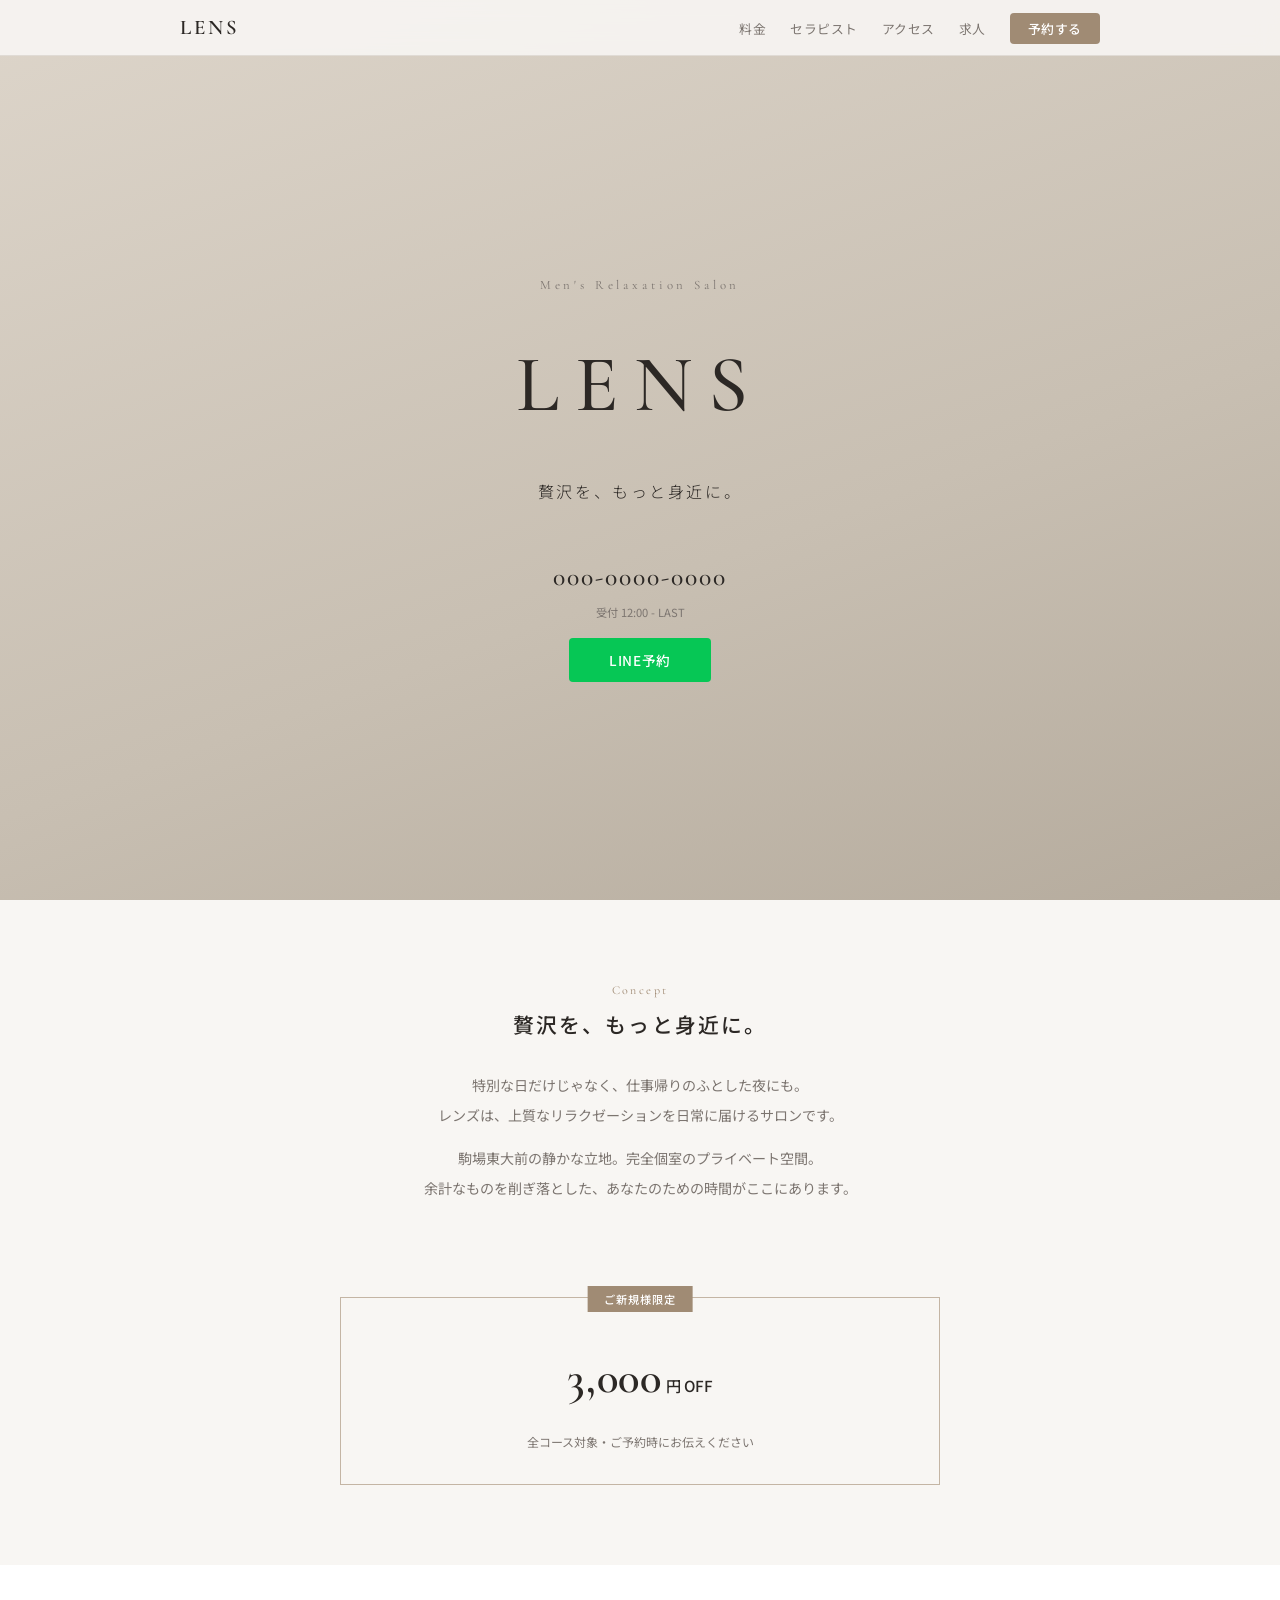
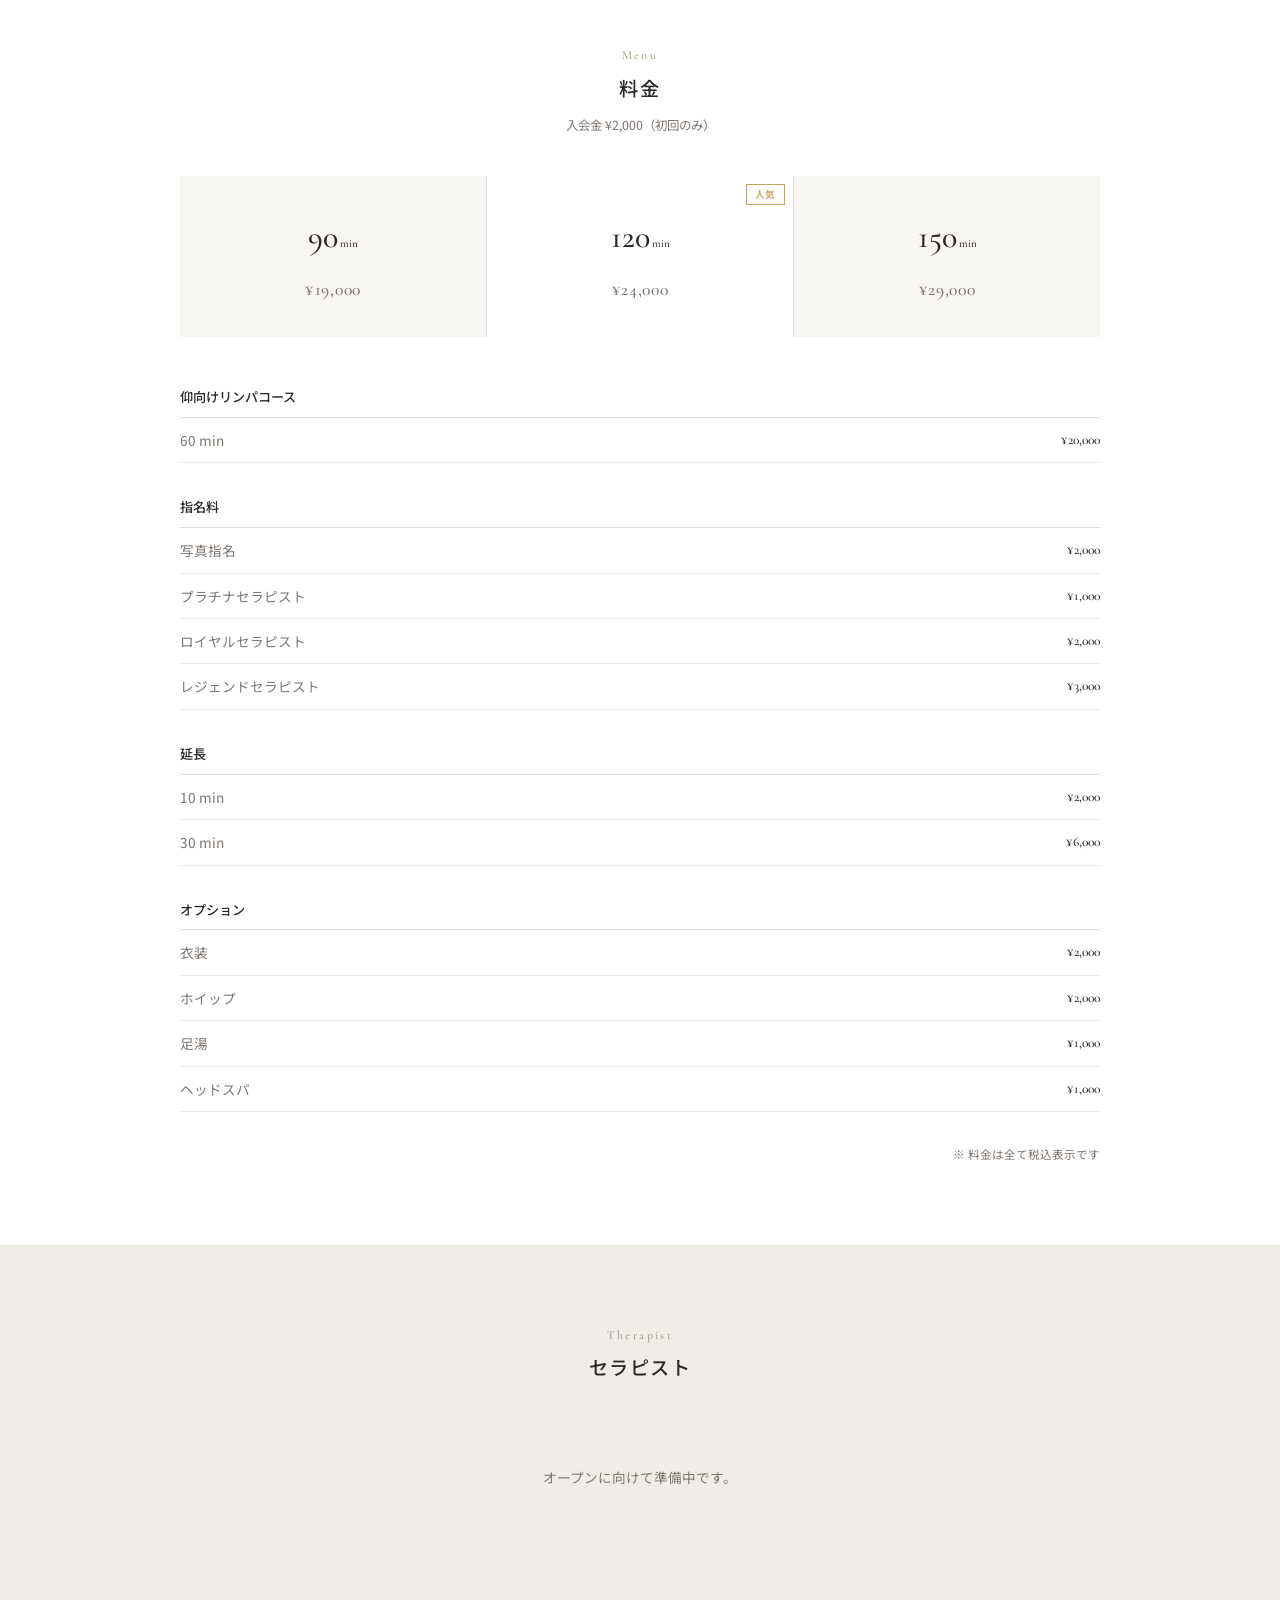
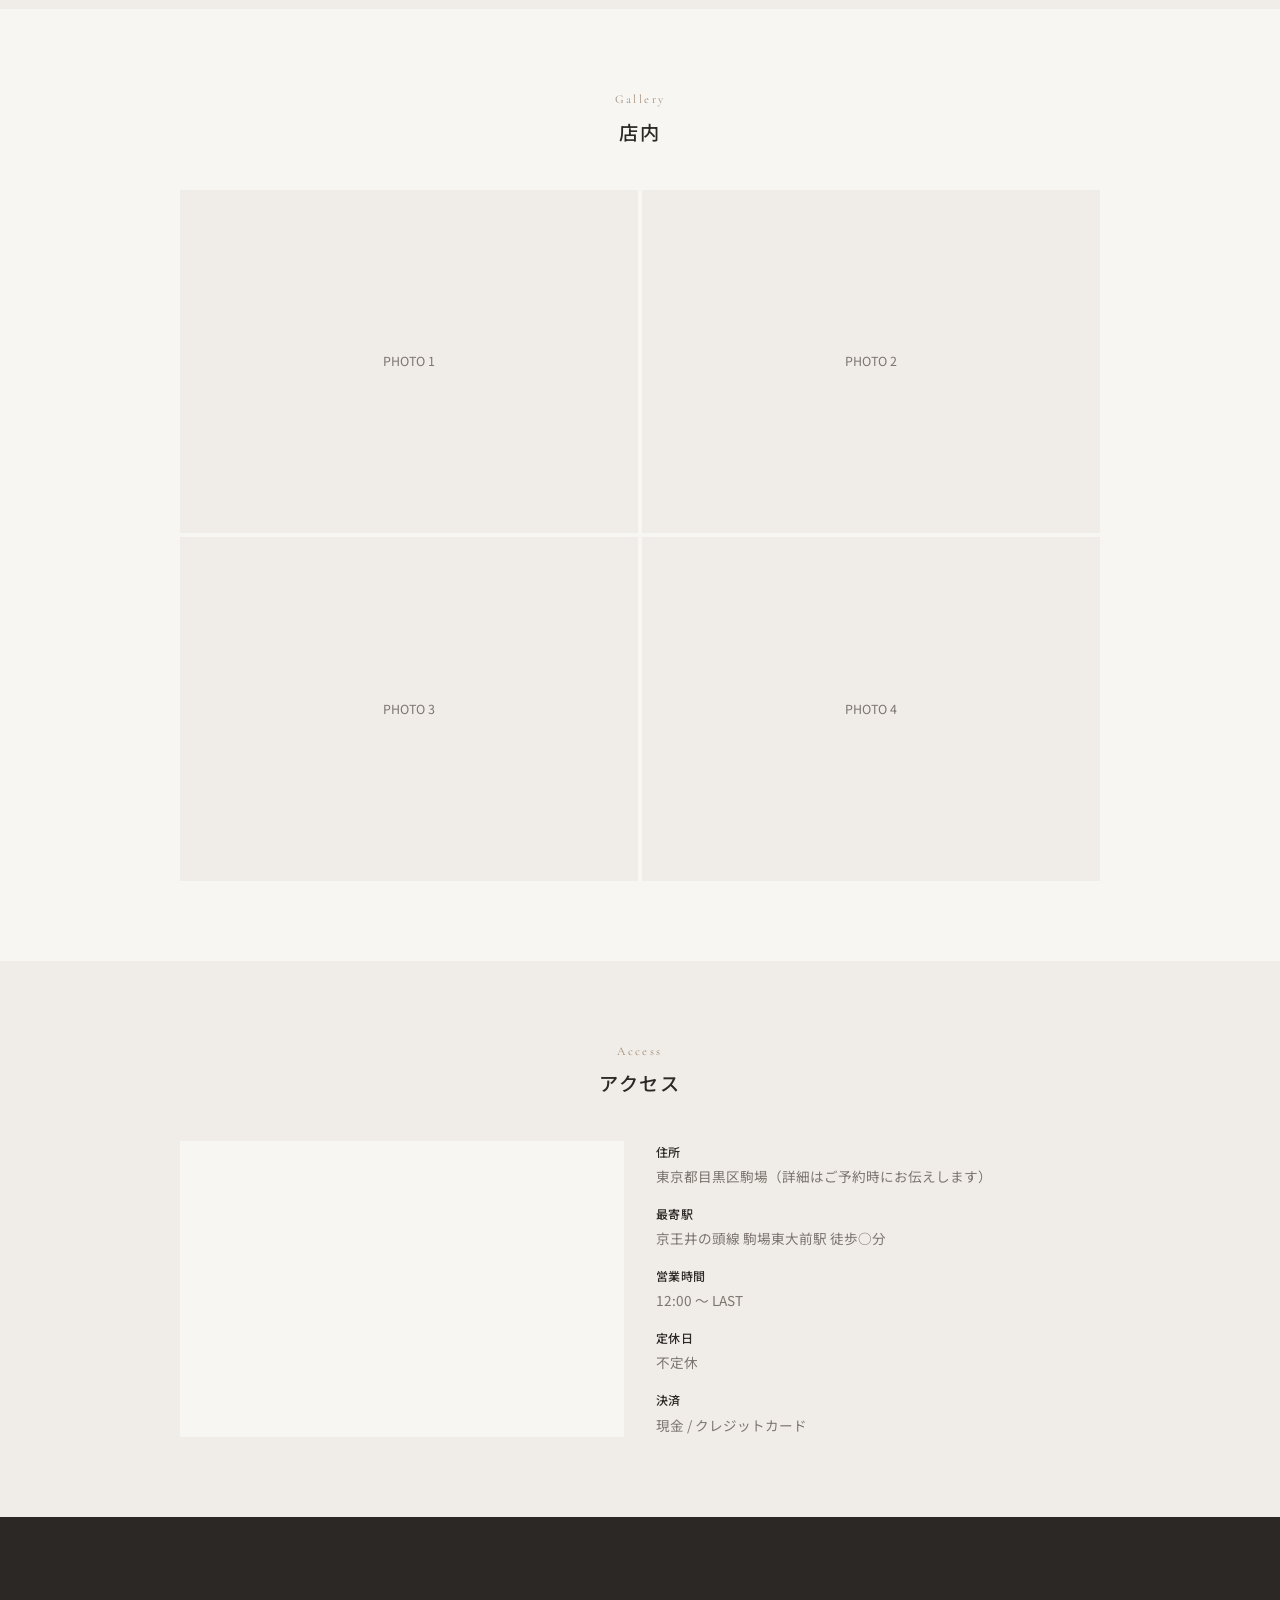
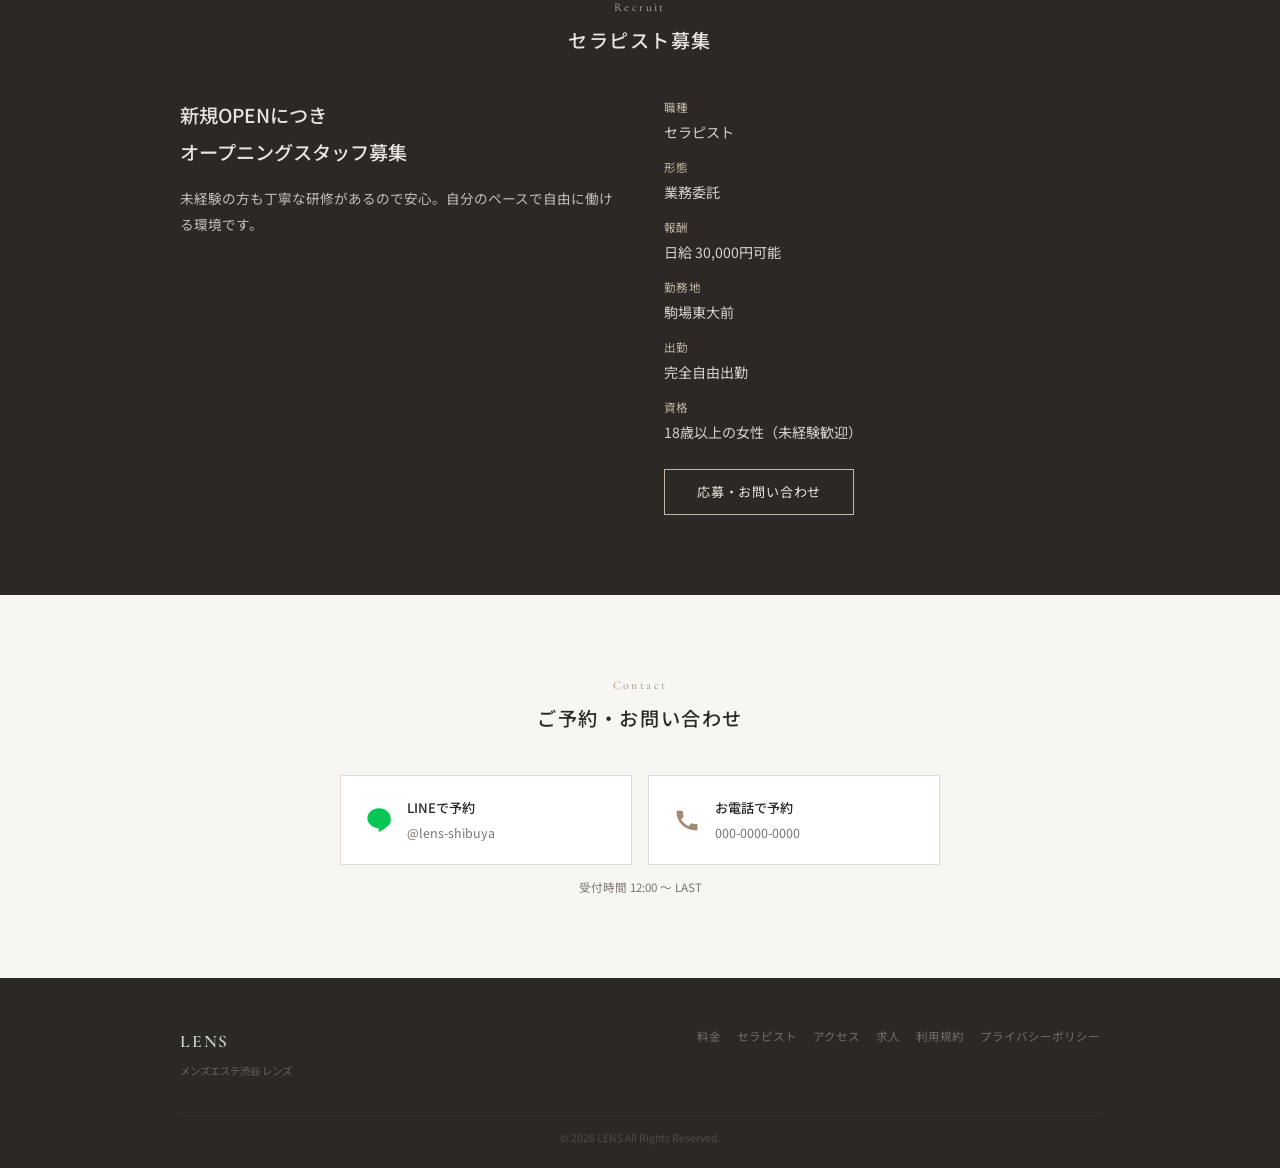
==== commit eac405a8: "v2: 料金更新・ブログ/予約フォーム削除・利用規約/プライバシーポリシー追加・UI全面リデザイン" ====
--- a/index.html
+++ b/index.html
@@ -3,12 +3,12 @@
 <head>
   <meta charset="UTF-8">
   <meta name="viewport" content="width=device-width, initial-scale=1.0">
-  <meta name="description" content="メンズエステ渋谷 レンズ｜駒場東大前駅すぐ。上質なリラクゼーションをお届けする完全個室のメンズエステサロンです。">
-  <meta name="keywords" content="メンズエステ,渋谷,駒場東大前,リラクゼーション,マッサージ,レンズ">
-  <title>メンズエステ渋谷 レンズ｜駒場東大前の完全個室リラクゼーションサロン</title>
+  <meta name="description" content="メンズエステ渋谷 レンズ｜駒場東大前駅すぐ。贅沢をもっと身近に。完全個室のリラクゼーションサロン。">
+  <meta name="keywords" content="メンズエステ,渋谷,駒場東大前,リラクゼーション,レンズ">
+  <title>メンズエステ渋谷 レンズ｜贅沢をもっと身近に</title>
   <link rel="preconnect" href="https://fonts.googleapis.com">
   <link rel="preconnect" href="https://fonts.gstatic.com" crossorigin>
-  <link href="https://fonts.googleapis.com/css2?family=Noto+Sans+JP:wght@300;400;500;700&family=Cormorant+Garamond:wght@400;500;600&display=swap" rel="stylesheet">
+  <link href="https://fonts.googleapis.com/css2?family=Noto+Sans+JP:wght@300;400;500;600&family=Cormorant+Garamond:wght@400;500;600&display=swap" rel="stylesheet">
   <link rel="stylesheet" href="style.css">
 </head>
 <body>
@@ -18,18 +18,14 @@
     <div class="header-inner">
       <a href="#hero" class="logo">
         <span class="logo-main">LENS</span>
-        <span class="logo-sub">メンズエステ渋谷 レンズ</span>
       </a>
       <nav class="nav" id="nav">
         <ul class="nav-list">
-          <li><a href="#concept" class="nav-link">コンセプト</a></li>
-          <li><a href="#menu" class="nav-link">メニュー・料金</a></li>
+          <li><a href="#menu" class="nav-link">料金</a></li>
           <li><a href="#therapist" class="nav-link">セラピスト</a></li>
-          <li><a href="#gallery" class="nav-link">ギャラリー</a></li>
-          <li><a href="#blog" class="nav-link">ブログ</a></li>
           <li><a href="#access" class="nav-link">アクセス</a></li>
           <li><a href="#recruit" class="nav-link">求人</a></li>
-          <li><a href="#contact" class="nav-link nav-link--cta">ご予約・お問い合わせ</a></li>
+          <li><a href="#contact" class="nav-link nav-link--cta">予約する</a></li>
         </ul>
       </nav>
       <button class="hamburger" id="hamburger" aria-label="メニューを開く">
@@ -40,64 +36,43 @@
 
   <!-- ========== HERO ========== -->
   <section class="hero" id="hero">
-    <div class="hero-overlay"></div>
     <div class="hero-content">
-      <p class="hero-subtitle">Relaxation Salon</p>
+      <p class="hero-label">Men's Relaxation Salon</p>
       <h1 class="hero-title">LENS</h1>
-      <p class="hero-tagline">あなたの疲れに、やさしく寄り添う。</p>
-      <p class="hero-desc">駒場東大前駅すぐ。完全個室の上質な空間で<br>心と身体をほぐすリラクゼーションを。</p>
-      <a href="#contact" class="btn btn--primary">ご予約はこちら</a>
+      <p class="hero-concept">贅沢を、もっと身近に。</p>
+      <div class="hero-actions">
+        <a href="tel:000-0000-0000" class="hero-tel">
+          <span class="hero-tel-num">000-0000-0000</span>
+          <span class="hero-tel-note">受付 12:00 - LAST</span>
+        </a>
+        <a href="#contact" class="hero-btn">LINE予約</a>
+      </div>
     </div>
   </section>
 
   <!-- ========== CONCEPT ========== -->
-  <section class="section section--concept" id="concept">
-    <div class="container">
-      <div class="section-header">
-        <p class="section-label">Concept</p>
-        <h2 class="section-title">コンセプト</h2>
-      </div>
-      <div class="concept-grid">
-        <div class="concept-image">
-          <div class="concept-image-placeholder">
-            <span>IMAGE</span>
-          </div>
-        </div>
-        <div class="concept-text">
-          <h3 class="concept-heading">日常を忘れる、<br>特別なひとときを。</h3>
-          <p>渋谷・駒場東大前に誕生した「レンズ」は、<br>都会の喧騒から離れた静かな空間で、<br>お客様一人ひとりに寄り添うリラクゼーションサロンです。</p>
-          <p>厳選されたアロマオイルと、<br>確かな技術を持つセラピストが、<br>あなたの心と身体を丁寧にほぐします。</p>
-          <p>完全個室のプライベート空間で、<br>誰にも邪魔されない癒しの時間をお過ごしください。</p>
-        </div>
-      </div>
-    </div>
-  </section>
-
-  <!-- ========== FEATURES ========== -->
-  <section class="section section--features">
-    <div class="container">
-      <div class="features-grid">
-        <div class="feature-card">
-          <div class="feature-icon">
-            <svg viewBox="0 0 48 48" fill="none" stroke="currentColor" stroke-width="1.5"><circle cx="24" cy="24" r="20"/><path d="M24 14v10l7 7"/></svg>
-          </div>
-          <h3>完全予約制</h3>
-          <p>お待たせしない、あなただけの時間を確保いたします。</p>
-        </div>
-        <div class="feature-card">
-          <div class="feature-icon">
-            <svg viewBox="0 0 48 48" fill="none" stroke="currentColor" stroke-width="1.5"><rect x="8" y="8" width="32" height="32" rx="4"/><path d="M8 20h32"/></svg>
-          </div>
-          <h3>完全個室</h3>
-          <p>プライバシーを大切にした、清潔感のある個室をご用意。</p>
-        </div>
-        <div class="feature-card">
-          <div class="feature-icon">
-            <svg viewBox="0 0 48 48" fill="none" stroke="currentColor" stroke-width="1.5"><path d="M24 4C12 4 4 14 4 24s8 20 20 20 20-10 20-20S36 4 24 4z"/><path d="M16 28s2 4 8 4 8-4 8-4"/><circle cx="18" cy="20" r="2"/><circle cx="30" cy="20" r="2"/></svg>
-          </div>
-          <h3>厳選セラピスト</h3>
-          <p>技術・接客ともに高い水準のセラピストが施術いたします。</p>
-        </div>
+  <section class="section" id="concept">
+    <div class="container container--narrow">
+      <div class="concept-block">
+        <p class="concept-en">Concept</p>
+        <h2 class="concept-heading">贅沢を、もっと身近に。</h2>
+        <div class="concept-body">
+          <p>特別な日だけじゃなく、仕事帰りのふとした夜にも。<br>レンズは、上質なリラクゼーションを日常に届けるサロンです。</p>
+          <p>駒場東大前の静かな立地。完全個室のプライベート空間。<br>余計なものを削ぎ落とした、あなたのための時間がここにあります。</p>
+        </div>
+      </div>
+    </div>
+  </section>
+
+  <!-- ========== COUPON ========== -->
+  <section class="section section--coupon" id="coupon">
+    <div class="container container--narrow">
+      <div class="coupon">
+        <span class="coupon-tag">ご新規様限定</span>
+        <div class="coupon-main">
+          <span class="coupon-amount">3,000</span><span class="coupon-yen">円 OFF</span>
+        </div>
+        <p class="coupon-note">全コース対象・ご予約時にお伝えください</p>
       </div>
     </div>
   </section>
@@ -105,400 +80,218 @@
   <!-- ========== MENU ========== -->
   <section class="section section--menu" id="menu">
     <div class="container">
-      <div class="section-header">
-        <p class="section-label">Menu & Price</p>
-        <h2 class="section-title">メニュー・料金</h2>
-      </div>
-      <p class="section-note">※ 料金は全て税込表示です。入会金：初回 &yen;2,000</p>
-
-      <div class="menu-category">
-        <h3 class="menu-category-title">基本コース</h3>
-        <div class="menu-grid">
-          <div class="menu-card">
-            <div class="menu-card-header">
-              <span class="menu-duration">60分</span>
+      <div class="section-head">
+        <p class="section-en">Menu</p>
+        <h2 class="section-title">料金</h2>
+        <p class="section-sub">入会金 ¥2,000（初回のみ）</p>
+      </div>
+
+      <!-- 基本コース -->
+      <div class="menu-primary">
+        <div class="menu-item">
+          <span class="menu-time">90<small>min</small></span>
+          <span class="menu-price">¥19,000</span>
+        </div>
+        <div class="menu-item menu-item--featured">
+          <span class="menu-label">人気</span>
+          <span class="menu-time">120<small>min</small></span>
+          <span class="menu-price">¥24,000</span>
+        </div>
+        <div class="menu-item">
+          <span class="menu-time">150<small>min</small></span>
+          <span class="menu-price">¥29,000</span>
+        </div>
+      </div>
+
+      <!-- 特別コース -->
+      <div class="menu-section">
+        <h3 class="menu-section-title">仰向けリンパコース</h3>
+        <div class="menu-row">
+          <span>60 min</span>
+          <span>¥20,000</span>
+        </div>
+      </div>
+
+      <!-- 指名料 -->
+      <div class="menu-section">
+        <h3 class="menu-section-title">指名料</h3>
+        <div class="menu-row"><span>写真指名</span><span>¥2,000</span></div>
+        <div class="menu-row"><span>プラチナセラピスト</span><span>¥1,000</span></div>
+        <div class="menu-row"><span>ロイヤルセラピスト</span><span>¥2,000</span></div>
+        <div class="menu-row"><span>レジェンドセラピスト</span><span>¥3,000</span></div>
+      </div>
+
+      <!-- 延長 -->
+      <div class="menu-section">
+        <h3 class="menu-section-title">延長</h3>
+        <div class="menu-row"><span>10 min</span><span>¥2,000</span></div>
+        <div class="menu-row"><span>30 min</span><span>¥6,000</span></div>
+      </div>
+
+      <!-- オプション -->
+      <div class="menu-section">
+        <h3 class="menu-section-title">オプション</h3>
+        <div class="menu-row"><span>衣装</span><span>¥2,000</span></div>
+        <div class="menu-row"><span>ホイップ</span><span>¥2,000</span></div>
+        <div class="menu-row"><span>足湯</span><span>¥1,000</span></div>
+        <div class="menu-row"><span>ヘッドスパ</span><span>¥1,000</span></div>
+      </div>
+
+      <p class="menu-tax">※ 料金は全て税込表示です</p>
+    </div>
+  </section>
+
+  <!-- ========== THERAPIST ========== -->
+  <section class="section section--alt" id="therapist">
+    <div class="container">
+      <div class="section-head">
+        <p class="section-en">Therapist</p>
+        <h2 class="section-title">セラピスト</h2>
+      </div>
+      <p class="therapist-notice">オープンに向けて準備中です。</p>
+      <div class="therapist-grid">
+        <!--
+          セラピスト追加テンプレート：
+          画像は images/therapists/ に保存し、srcを差し替えてください。
+          <div class="therapist-card">
+            <div class="therapist-img">
+              <img src="images/therapists/name.jpg" alt="セラピスト名" loading="lazy">
             </div>
-            <div class="menu-card-body">
-              <p class="menu-price"><span class="price-yen">&yen;</span><span class="price-num">10,000</span></p>
-              <p class="menu-desc">初めての方におすすめの基本コース。全身をバランスよくほぐします。</p>
+            <div class="therapist-info">
+              <h3>セラピスト名</h3>
+              <p class="therapist-rank">プラチナセラピスト</p>
+              <p class="therapist-comment">ひとことコメント</p>
             </div>
           </div>
-          <div class="menu-card">
-            <div class="menu-card-header">
-              <span class="menu-duration">90分</span>
-              <span class="menu-badge">人気</span>
-            </div>
-            <div class="menu-card-body">
-              <p class="menu-price"><span class="price-yen">&yen;</span><span class="price-num">14,000</span></p>
-              <p class="menu-desc">じっくりと施術を受けたい方に。リピーター様に最も人気のコースです。</p>
-            </div>
-          </div>
-          <div class="menu-card">
-            <div class="menu-card-header">
-              <span class="menu-duration">120分</span>
-              <span class="menu-badge badge--premium">プレミアム</span>
-            </div>
-            <div class="menu-card-body">
-              <p class="menu-price"><span class="price-yen">&yen;</span><span class="price-num">18,000</span></p>
-              <p class="menu-desc">極上のリラクゼーション体験。心ゆくまでお寛ぎいただけます。</p>
-            </div>
-          </div>
-        </div>
-      </div>
-
-      <div class="menu-category">
-        <h3 class="menu-category-title">オプション</h3>
-        <table class="menu-table">
-          <tbody>
-            <tr><td>指名料</td><td class="menu-table-price">&yen;1,000</td></tr>
-            <tr><td>延長 30分</td><td class="menu-table-price">&yen;5,000</td></tr>
-            <tr><td>アロマオイル変更</td><td class="menu-table-price">&yen;500</td></tr>
-          </tbody>
-        </table>
-      </div>
-
-      <div class="menu-note-box">
-        <p>※ 上記は仮の料金です。正式な料金はオープン時にお知らせいたします。</p>
-      </div>
-
-      <!-- Coupon -->
-      <div class="coupon-section">
-        <div class="coupon-card">
-          <div class="coupon-badge">COUPON</div>
-          <div class="coupon-body">
-            <p class="coupon-label">ご新規様限定</p>
-            <p class="coupon-value"><span class="coupon-yen">&yen;</span><span class="coupon-num">3,000</span><span class="coupon-off">OFF</span></p>
-            <p class="coupon-desc">初めてご来店のお客様は、全コース3,000円引きでご利用いただけます。</p>
-            <p class="coupon-note">※ 他クーポンとの併用不可。ご予約時にお伝えください。</p>
-          </div>
-        </div>
-      </div>
-
-    </div>
-  </section>
-
-  <!-- ========== THERAPIST ========== -->
-  <section class="section section--therapist" id="therapist">
-    <div class="container">
-      <div class="section-header">
-        <p class="section-label">Therapist</p>
-        <h2 class="section-title">セラピスト紹介</h2>
-      </div>
-      <p class="section-intro">厳選された、心のこもった施術をお届けするセラピストをご紹介します。</p>
-
-      <div class="therapist-grid">
-        <div class="therapist-card">
-          <div class="therapist-img-placeholder"><span>PHOTO</span></div>
-          <div class="therapist-info">
-            <h3 class="therapist-name">Coming Soon</h3>
-            <p class="therapist-meta">準備中</p>
-            <p class="therapist-comment">オープンに向けて、素敵なセラピストを準備中です。お楽しみに。</p>
-          </div>
-        </div>
-        <div class="therapist-card">
-          <div class="therapist-img-placeholder"><span>PHOTO</span></div>
-          <div class="therapist-info">
-            <h3 class="therapist-name">Coming Soon</h3>
-            <p class="therapist-meta">準備中</p>
-            <p class="therapist-comment">オープンに向けて、素敵なセラピストを準備中です。お楽しみに。</p>
-          </div>
-        </div>
-        <div class="therapist-card">
-          <div class="therapist-img-placeholder"><span>PHOTO</span></div>
-          <div class="therapist-info">
-            <h3 class="therapist-name">Coming Soon</h3>
-            <p class="therapist-meta">準備中</p>
-            <p class="therapist-comment">オープンに向けて、素敵なセラピストを準備中です。お楽しみに。</p>
-          </div>
-        </div>
+        -->
       </div>
     </div>
   </section>
 
   <!-- ========== GALLERY ========== -->
-  <section class="section section--gallery" id="gallery">
-    <div class="container">
-      <div class="section-header">
-        <p class="section-label">Gallery</p>
-        <h2 class="section-title">ギャラリー</h2>
+  <section class="section" id="gallery">
+    <div class="container">
+      <div class="section-head">
+        <p class="section-en">Gallery</p>
+        <h2 class="section-title">店内</h2>
       </div>
       <div class="gallery-grid">
-        <div class="gallery-item"><div class="gallery-placeholder"><span>店内写真 1</span></div></div>
-        <div class="gallery-item"><div class="gallery-placeholder"><span>店内写真 2</span></div></div>
-        <div class="gallery-item"><div class="gallery-placeholder"><span>店内写真 3</span></div></div>
-        <div class="gallery-item"><div class="gallery-placeholder"><span>店内写真 4</span></div></div>
-        <div class="gallery-item"><div class="gallery-placeholder"><span>店内写真 5</span></div></div>
-        <div class="gallery-item"><div class="gallery-placeholder"><span>店内写真 6</span></div></div>
-      </div>
-    </div>
-  </section>
-
-  <!-- ========== BLOG ========== -->
-  <section class="section section--blog" id="blog">
-    <div class="container">
-      <div class="section-header">
-        <p class="section-label">Blog</p>
-        <h2 class="section-title">ブログ</h2>
-      </div>
-      <div class="blog-grid">
-        <article class="blog-card">
-          <div class="blog-img-placeholder"><span>IMAGE</span></div>
-          <div class="blog-body">
-            <time class="blog-date">2026.04.08</time>
-            <h3 class="blog-title">新規オープンのお知らせ</h3>
-            <p class="blog-excerpt">メンズエステ渋谷 レンズは、駒場東大前に新規オープンいたします。皆様のご来店を心よりお待ちしております。</p>
-            <a href="#" class="blog-more">続きを読む</a>
-          </div>
-        </article>
-        <article class="blog-card">
-          <div class="blog-img-placeholder"><span>IMAGE</span></div>
-          <div class="blog-body">
-            <time class="blog-date">2026.04.08</time>
-            <h3 class="blog-title">オープン記念キャンペーン実施中</h3>
-            <p class="blog-excerpt">オープンを記念して、特別キャンペーンを実施いたします。この機会にぜひお試しください。</p>
-            <a href="#" class="blog-more">続きを読む</a>
-          </div>
-        </article>
-        <article class="blog-card">
-          <div class="blog-img-placeholder"><span>IMAGE</span></div>
-          <div class="blog-body">
-            <time class="blog-date">2026.04.08</time>
-            <h3 class="blog-title">セラピスト募集中です</h3>
-            <p class="blog-excerpt">レンズでは一緒に働いてくれるセラピストを募集しています。未経験の方も大歓迎です。</p>
-            <a href="#" class="blog-more">続きを読む</a>
-          </div>
-        </article>
+        <div class="gallery-ph"><span>PHOTO 1</span></div>
+        <div class="gallery-ph"><span>PHOTO 2</span></div>
+        <div class="gallery-ph"><span>PHOTO 3</span></div>
+        <div class="gallery-ph"><span>PHOTO 4</span></div>
       </div>
     </div>
   </section>
 
   <!-- ========== ACCESS ========== -->
-  <section class="section section--access" id="access">
-    <div class="container">
-      <div class="section-header">
-        <p class="section-label">Access</p>
+  <section class="section section--alt" id="access">
+    <div class="container">
+      <div class="section-head">
+        <p class="section-en">Access</p>
         <h2 class="section-title">アクセス</h2>
       </div>
-      <div class="access-grid">
+      <div class="access-layout">
         <div class="access-map">
           <iframe
             src="https://www.google.com/maps/embed?pb=!1m18!1m12!1m3!1d3241.7!2d139.6847!3d35.6595!2m3!1f0!2f0!3f0!3m2!1i1024!2i768!4f13.1!3m3!1m2!1s0x0%3A0x0!2z6aeS5aC05p2x5aSn5YmN!5e0!3m2!1sja!2sjp!4v1"
-            width="100%" height="400" style="border:0;" allowfullscreen="" loading="lazy"
-            title="メンズエステ渋谷 レンズの地図">
+            width="100%" height="100%" style="border:0;" allowfullscreen="" loading="lazy"
+            title="レンズの地図">
           </iframe>
         </div>
-        <div class="access-info">
-          <table class="access-table">
-            <tr>
-              <th>店舗名</th>
-              <td>メンズエステ渋谷 レンズ</td>
-            </tr>
-            <tr>
-              <th>住所</th>
-              <td>東京都目黒区駒場<br>（詳細はご予約時にお伝えします）</td>
-            </tr>
-            <tr>
-              <th>最寄駅</th>
-              <td>京王井の頭線 駒場東大前駅 徒歩○分</td>
-            </tr>
-            <tr>
-              <th>営業時間</th>
-              <td>12:00 〜 翌 3:00（仮）</td>
-            </tr>
-            <tr>
-              <th>定休日</th>
-              <td>不定休</td>
-            </tr>
-            <tr>
-              <th>決済方法</th>
-              <td>現金 / クレジットカード</td>
-            </tr>
-          </table>
-        </div>
+        <dl class="access-data">
+          <dt>住所</dt>
+          <dd>東京都目黒区駒場（詳細はご予約時にお伝えします）</dd>
+          <dt>最寄駅</dt>
+          <dd>京王井の頭線 駒場東大前駅 徒歩○分</dd>
+          <dt>営業時間</dt>
+          <dd>12:00 〜 LAST</dd>
+          <dt>定休日</dt>
+          <dd>不定休</dd>
+          <dt>決済</dt>
+          <dd>現金 / クレジットカード</dd>
+        </dl>
       </div>
     </div>
   </section>
 
   <!-- ========== RECRUIT ========== -->
-  <section class="section section--recruit" id="recruit">
-    <div class="container">
-      <div class="section-header">
-        <p class="section-label">Recruit</p>
-        <h2 class="section-title">求人情報</h2>
-      </div>
-      <div class="recruit-content">
-        <div class="recruit-message">
-          <h3>一緒に新しいお店を<br>作りませんか？</h3>
-          <p>メンズエステ渋谷 レンズは新規オープンにつき、<br>オープニングスタッフを大募集しています。</p>
-          <p>未経験の方も丁寧な研修があるので安心。<br>自分のペースで、自由に働ける環境を用意しています。</p>
-        </div>
-        <div class="recruit-details">
-          <table class="recruit-table">
-            <tr>
-              <th>募集職種</th>
-              <td>セラピスト</td>
-            </tr>
-            <tr>
-              <th>雇用形態</th>
-              <td>業務委託</td>
-            </tr>
-            <tr>
-              <th>報酬</th>
-              <td>日給30,000円可能</td>
-            </tr>
-            <tr>
-              <th>勤務地</th>
-              <td>駒場東大前</td>
-            </tr>
-            <tr>
-              <th>勤務時間</th>
-              <td>完全自由出勤</td>
-            </tr>
-            <tr>
-              <th>資格</th>
-              <td>18歳以上の女性（未経験歓迎）</td>
-            </tr>
-          </table>
-          <div class="recruit-points">
-            <div class="recruit-point">
-              <span class="recruit-point-icon">01</span>
-              <div>
-                <h4>日給3万円可能</h4>
-                <p>業界高水準の報酬をご用意しています。</p>
-              </div>
-            </div>
-            <div class="recruit-point">
-              <span class="recruit-point-icon">02</span>
-              <div>
-                <h4>完全自由出勤</h4>
-                <p>シフト提出なし。好きな時に出勤できます。</p>
-              </div>
-            </div>
-            <div class="recruit-point">
-              <span class="recruit-point-icon">03</span>
-              <div>
-                <h4>未経験歓迎</h4>
-                <p>充実した研修制度で安心してスタートできます。</p>
-              </div>
-            </div>
-            <div class="recruit-point">
-              <span class="recruit-point-icon">04</span>
-              <div>
-                <h4>新規OPEN</h4>
-                <p>オープニングメンバーとしてお店を一緒に作れます。</p>
-              </div>
-            </div>
-          </div>
-          <a href="#contact" class="btn btn--primary btn--wide">応募・お問い合わせ</a>
+  <section class="section section--dark" id="recruit">
+    <div class="container">
+      <div class="section-head">
+        <p class="section-en section-en--light">Recruit</p>
+        <h2 class="section-title">セラピスト募集</h2>
+      </div>
+      <div class="recruit-layout">
+        <div class="recruit-lead">
+          <p class="recruit-catch">新規OPENにつき<br>オープニングスタッフ募集</p>
+          <p class="recruit-text">未経験の方も丁寧な研修があるので安心。自分のペースで自由に働ける環境です。</p>
+        </div>
+        <div class="recruit-detail">
+          <dl class="recruit-dl">
+            <dt>職種</dt><dd>セラピスト</dd>
+            <dt>形態</dt><dd>業務委託</dd>
+            <dt>報酬</dt><dd>日給 30,000円可能</dd>
+            <dt>勤務地</dt><dd>駒場東大前</dd>
+            <dt>出勤</dt><dd>完全自由出勤</dd>
+            <dt>資格</dt><dd>18歳以上の女性（未経験歓迎）</dd>
+          </dl>
+          <a href="#contact" class="btn-recruit">応募・お問い合わせ</a>
         </div>
       </div>
     </div>
   </section>
 
   <!-- ========== CONTACT ========== -->
-  <section class="section section--contact" id="contact">
-    <div class="container">
-      <div class="section-header">
-        <p class="section-label">Contact</p>
+  <section class="section" id="contact">
+    <div class="container container--narrow">
+      <div class="section-head">
+        <p class="section-en">Contact</p>
         <h2 class="section-title">ご予約・お問い合わせ</h2>
       </div>
-      <p class="section-intro">ご予約・ご質問はLINEまたはお電話にてお気軽にどうぞ。</p>
-      <div class="contact-grid">
+      <div class="contact-cards">
         <a href="#" class="contact-card contact-card--line">
-          <div class="contact-icon">
-            <svg viewBox="0 0 48 48" fill="currentColor"><path d="M24 4C12.95 4 4 11.64 4 21.1c0 8.48 7.52 15.58 17.68 16.92.69.15 1.62.45 1.86 1.04.22.53.14 1.36.07 1.9l-.3 1.82c-.09.53-.42 2.1 1.84 1.15 2.26-.96 12.2-7.18 16.64-12.3C45.36 27.48 44 24.47 44 21.1 44 11.64 35.05 4 24 4z"/></svg>
-          </div>
+          <svg class="contact-icon" viewBox="0 0 24 24" fill="currentColor"><path d="M12 2C6.48 2 2 5.82 2 10.55c0 4.24 3.76 7.79 8.84 8.46.34.07.81.23.93.52.11.27.07.68.04.95l-.15.91c-.05.27-.21 1.05.92.57 1.13-.48 6.1-3.59 8.32-6.15C22.68 13.73 22 12.24 22 10.55 22 5.82 17.52 2 12 2z"/></svg>
           <div>
-            <h3>LINEで予約</h3>
-            <p>友だち追加してお気軽にご連絡ください</p>
-            <span class="contact-id">@lens-shibuya（仮）</span>
+            <span class="contact-label">LINEで予約</span>
+            <span class="contact-id">@lens-shibuya</span>
           </div>
         </a>
         <a href="tel:000-0000-0000" class="contact-card contact-card--tel">
-          <div class="contact-icon">
-            <svg viewBox="0 0 48 48" fill="currentColor"><path d="M13.25 21.59c2.88 5.66 7.51 10.29 13.18 13.17l4.4-4.41c.55-.55 1.35-.73 2.05-.49 2.29.78 4.76 1.2 7.32 1.2 1.1 0 2 .9 2 2V40c0 1.1-.9 2-2 2C18.36 42 6 29.64 6 14.2c0-1.1.9-2 2-2h6.9c1.1 0 2 .9 2 2 0 2.57.42 5.04 1.2 7.33.24.7.05 1.5-.49 2.05l-4.36 4.01z"/></svg>
-          </div>
+          <svg class="contact-icon" viewBox="0 0 24 24" fill="currentColor"><path d="M6.62 10.79a15.05 15.05 0 006.59 6.59l2.2-2.2c.27-.27.67-.36 1.02-.24 1.12.37 2.33.57 3.57.57.55 0 1 .45 1 1V20c0 .55-.45 1-1 1C10.07 21 3 13.93 3 5c0-.55.45-1 1-1h3.5c.55 0 1 .45 1 1 0 1.25.2 2.45.57 3.57.11.35.03.74-.25 1.02l-2.2 2.2z"/></svg>
           <div>
-            <h3>お電話で予約</h3>
-            <p>受付時間 12:00 〜 翌 3:00</p>
-            <span class="contact-id">000-0000-0000（仮）</span>
+            <span class="contact-label">お電話で予約</span>
+            <span class="contact-id">000-0000-0000</span>
           </div>
         </a>
       </div>
-
-      <div class="contact-form-area">
-        <h3 class="contact-form-title">お問い合わせフォーム</h3>
-        <form class="contact-form" id="contactForm">
-          <div class="form-group">
-            <label for="name">お名前 <span class="required">必須</span></label>
-            <input type="text" id="name" name="name" required placeholder="山田 太郎">
-          </div>
-          <div class="form-row">
-            <div class="form-group">
-              <label for="email">メールアドレス <span class="required">必須</span></label>
-              <input type="email" id="email" name="email" required placeholder="example@mail.com">
-            </div>
-            <div class="form-group">
-              <label for="phone">電話番号</label>
-              <input type="tel" id="phone" name="phone" placeholder="090-0000-0000">
-            </div>
-          </div>
-          <div class="form-group">
-            <label for="category">お問い合わせ種別 <span class="required">必須</span></label>
-            <select id="category" name="category" required>
-              <option value="" disabled selected>選択してください</option>
-              <option value="reservation">ご予約</option>
-              <option value="question">ご質問</option>
-              <option value="recruit">求人について</option>
-              <option value="other">その他</option>
-            </select>
-          </div>
-          <div class="form-group">
-            <label for="message">お問い合わせ内容 <span class="required">必須</span></label>
-            <textarea id="message" name="message" rows="5" required placeholder="お気軽にご記入ください"></textarea>
-          </div>
-          <button type="submit" class="btn btn--primary btn--wide">送信する</button>
-        </form>
-      </div>
+      <p class="contact-hours">受付時間 12:00 〜 LAST</p>
     </div>
   </section>
 
   <!-- ========== FOOTER ========== -->
   <footer class="footer">
     <div class="container">
-      <div class="footer-inner">
-        <div class="footer-brand">
+      <div class="footer-top">
+        <div>
           <span class="footer-logo">LENS</span>
-          <p class="footer-brand-sub">メンズエステ渋谷 レンズ</p>
-        </div>
-        <nav class="footer-nav">
-          <a href="#concept">コンセプト</a>
-          <a href="#menu">メニュー・料金</a>
+          <p class="footer-sub">メンズエステ渋谷 レンズ</p>
+        </div>
+        <nav class="footer-links">
+          <a href="#menu">料金</a>
           <a href="#therapist">セラピスト</a>
-          <a href="#gallery">ギャラリー</a>
-          <a href="#blog">ブログ</a>
           <a href="#access">アクセス</a>
           <a href="#recruit">求人</a>
-          <a href="#contact">お問い合わせ</a>
+          <a href="terms.html">利用規約</a>
+          <a href="privacy.html">プライバシーポリシー</a>
         </nav>
-        <div class="footer-sns">
-          <a href="#" aria-label="X (Twitter)">
-            <svg viewBox="0 0 24 24" fill="currentColor" width="20" height="20"><path d="M18.244 2.25h3.308l-7.227 8.26 8.502 11.24H16.17l-5.214-6.817L4.99 21.75H1.68l7.73-8.835L1.254 2.25H8.08l4.713 6.231zm-1.161 17.52h1.833L7.084 4.126H5.117z"/></svg>
-          </a>
-          <a href="#" aria-label="Instagram">
-            <svg viewBox="0 0 24 24" fill="currentColor" width="20" height="20"><path d="M12 2.163c3.204 0 3.584.012 4.85.07 3.252.148 4.771 1.691 4.919 4.919.058 1.265.069 1.645.069 4.849 0 3.205-.012 3.584-.069 4.849-.149 3.225-1.664 4.771-4.919 4.919-1.266.058-1.644.07-4.85.07-3.204 0-3.584-.012-4.849-.07-3.26-.149-4.771-1.699-4.919-4.92-.058-1.265-.07-1.644-.07-4.849 0-3.204.013-3.583.07-4.849.149-3.227 1.664-4.771 4.919-4.919 1.266-.057 1.645-.069 4.849-.069zM12 0C8.741 0 8.333.014 7.053.072 2.695.272.273 2.69.073 7.052.014 8.333 0 8.741 0 12c0 3.259.014 3.668.072 4.948.2 4.358 2.618 6.78 6.98 6.98C8.333 23.986 8.741 24 12 24c3.259 0 3.668-.014 4.948-.072 4.354-.2 6.782-2.618 6.979-6.98.059-1.28.073-1.689.073-4.948 0-3.259-.014-3.667-.072-4.947-.196-4.354-2.617-6.78-6.979-6.98C15.668.014 15.259 0 12 0zm0 5.838a6.162 6.162 0 100 12.324 6.162 6.162 0 000-12.324zM12 16a4 4 0 110-8 4 4 0 010 8zm6.406-11.845a1.44 1.44 0 100 2.881 1.44 1.44 0 000-2.881z"/></svg>
-          </a>
-          <a href="#" aria-label="LINE">
-            <svg viewBox="0 0 24 24" fill="currentColor" width="20" height="20"><path d="M12 2C6.48 2 2 5.82 2 10.55c0 4.24 3.76 7.79 8.84 8.46.34.07.81.23.93.52.11.27.07.68.04.95l-.15.91c-.05.27-.21 1.05.92.57 1.13-.48 6.1-3.59 8.32-6.15C22.68 13.73 22 12.24 22 10.55 22 5.82 17.52 2 12 2z"/></svg>
-          </a>
-        </div>
-      </div>
-      <p class="footer-copy">&copy; 2026 メンズエステ渋谷 レンズ All Rights Reserved.</p>
+      </div>
+      <p class="footer-copy">&copy; 2026 LENS All Rights Reserved.</p>
     </div>
   </footer>
 
   <!-- Back to Top -->
-  <a href="#hero" class="back-to-top" id="backToTop" aria-label="ページ上部へ戻る">
+  <a href="#hero" class="btt" id="btt" aria-label="上へ戻る">
     <svg viewBox="0 0 24 24" fill="none" stroke="currentColor" stroke-width="2"><polyline points="18 15 12 9 6 15"/></svg>
   </a>
 
--- a/style.css
+++ b/style.css
@@ -1,581 +1,352 @@
 /* ========================================
-   メンズエステ渋谷 レンズ - Style
-   Design: 清潔感・ナチュラル
+   LENS - メンズエステ渋谷 レンズ
+   Design: 情報設計重視・削ぎ落としたナチュラル
    ======================================== */
 
-/* ---------- Reset & Base ---------- */
+/* ---------- Color System ----------
+   Brand:    --c-brand     アクセントの主色（ベージュ系）
+   Text:     --c-text      本文テキスト
+             --c-text-2    補助テキスト
+   Surface:  --c-bg        ページ背景
+             --c-bg-2      セクション切り替え用
+             --c-surface   カード・ボックス
+   UI:       --c-line      LINE緑（操作色）
+             --c-border    仕切り線
+   State:    --c-featured  人気ラベル
+   ---------------------------------------- */
+
 *, *::before, *::after { margin: 0; padding: 0; box-sizing: border-box; }
 
 :root {
-  --color-bg: #faf9f7;
-  --color-bg-alt: #f3f0ec;
-  --color-white: #ffffff;
-  --color-text: #3a3632;
-  --color-text-light: #7a756f;
-  --color-accent: #b8a590;
-  --color-accent-dark: #9c8872;
-  --color-accent-light: #ddd4c8;
-  --color-gold: #c5a76e;
-  --color-line-green: #06c755;
-  --color-border: #e8e4df;
-  --font-ja: 'Noto Sans JP', 'Hiragino Kaku Gothic ProN', sans-serif;
+  --c-brand: #a08b74;
+  --c-brand-light: #c4b5a4;
+  --c-brand-pale: #eae4dc;
+  --c-text: #2c2825;
+  --c-text-2: #7c7570;
+  --c-bg: #f8f6f3;
+  --c-bg-2: #f0ece7;
+  --c-surface: #ffffff;
+  --c-line: #06c755;
+  --c-border: #e0dbd5;
+  --c-featured: #c4a35a;
+  --c-dark: #2c2825;
+  --c-dark-2: #3a3530;
+  --font-ja: 'Noto Sans JP', sans-serif;
   --font-en: 'Cormorant Garamond', serif;
-  --max-width: 1100px;
-  --header-h: 72px;
-  --radius: 8px;
-  --shadow: 0 2px 20px rgba(0,0,0,.06);
-  --transition: .3s ease;
-}
-
-html {
-  font-size: 16px;
-  scroll-behavior: smooth;
-  scroll-padding-top: var(--header-h);
-}
+  --w: 960px;
+  --w-narrow: 640px;
+  --header-h: 56px;
+}
+
+html { font-size: 16px; scroll-behavior: smooth; scroll-padding-top: var(--header-h); }
 
 body {
-  font-family: var(--font-ja);
-  color: var(--color-text);
-  background: var(--color-bg);
-  line-height: 1.8;
-  font-weight: 400;
-  -webkit-font-smoothing: antialiased;
-}
-
+  font-family: var(--font-ja); color: var(--c-text); background: var(--c-bg);
+  line-height: 1.8; font-weight: 400; -webkit-font-smoothing: antialiased;
+}
+
+a { color: inherit; text-decoration: none; }
+ul { list-style: none; }
 img { max-width: 100%; height: auto; display: block; }
-a { color: inherit; text-decoration: none; transition: color var(--transition); }
-ul { list-style: none; }
-
-.container { max-width: var(--max-width); margin: 0 auto; padding: 0 24px; }
-
-/* ---------- Header ---------- */
+
+.container { max-width: var(--w); margin: 0 auto; padding: 0 20px; }
+.container--narrow { max-width: var(--w-narrow); }
+
+/* ==================== HEADER ==================== */
 .header {
-  position: fixed; top: 0; left: 0; width: 100%; z-index: 1000;
-  background: rgba(250,249,247,.92);
-  backdrop-filter: blur(12px);
-  border-bottom: 1px solid var(--color-border);
-  transition: box-shadow var(--transition);
-}
-.header.scrolled { box-shadow: 0 2px 16px rgba(0,0,0,.08); }
+  position: fixed; top: 0; left: 0; width: 100%; z-index: 100;
+  background: rgba(248,246,243,.9); backdrop-filter: blur(10px);
+  border-bottom: 1px solid var(--c-border); height: var(--header-h);
+}
+.header.scrolled { box-shadow: 0 1px 8px rgba(0,0,0,.06); }
 
 .header-inner {
-  max-width: var(--max-width); margin: 0 auto; padding: 0 24px;
-  display: flex; align-items: center; justify-content: space-between;
-  height: var(--header-h);
-}
-
-.logo { display: flex; flex-direction: column; gap: 2px; }
+  max-width: var(--w); margin: 0 auto; padding: 0 20px;
+  display: flex; align-items: center; justify-content: space-between; height: 100%;
+}
+
 .logo-main {
-  font-family: var(--font-en); font-size: 1.6rem; font-weight: 600;
-  letter-spacing: .12em; color: var(--color-text);
-}
-.logo-sub { font-size: .65rem; color: var(--color-text-light); letter-spacing: .08em; }
-
-.nav-list {
-  display: flex; align-items: center; gap: 28px;
-}
-.nav-link {
-  font-size: .82rem; letter-spacing: .04em; color: var(--color-text-light);
-  position: relative; padding: 4px 0;
-}
-.nav-link::after {
-  content: ''; position: absolute; bottom: -2px; left: 0; width: 0; height: 1px;
-  background: var(--color-accent); transition: width var(--transition);
-}
-.nav-link:hover { color: var(--color-text); }
-.nav-link:hover::after { width: 100%; }
-
+  font-family: var(--font-en); font-size: 1.3rem; font-weight: 600;
+  letter-spacing: .15em; color: var(--c-text);
+}
+
+.nav-list { display: flex; align-items: center; gap: 24px; }
+.nav-link { font-size: .8rem; color: var(--c-text-2); letter-spacing: .04em; transition: color .2s; }
+.nav-link:hover { color: var(--c-text); }
 .nav-link--cta {
-  background: var(--color-accent); color: var(--color-white) !important;
-  padding: 8px 20px; border-radius: 50px; font-weight: 500;
-}
-.nav-link--cta::after { display: none; }
-.nav-link--cta:hover { background: var(--color-accent-dark); }
-
-/* Hamburger */
+  background: var(--c-brand); color: #fff !important; padding: 6px 18px;
+  border-radius: 4px; font-weight: 500;
+}
+.nav-link--cta:hover { background: #8f7a64; }
+
 .hamburger {
   display: none; flex-direction: column; gap: 5px; background: none;
-  border: none; cursor: pointer; padding: 8px; z-index: 1001;
-}
-.hamburger span {
-  width: 22px; height: 1.5px; background: var(--color-text);
-  transition: var(--transition);
-}
+  border: none; cursor: pointer; padding: 8px; z-index: 101;
+}
+.hamburger span { width: 20px; height: 1.5px; background: var(--c-text); transition: .25s; }
 .hamburger.active span:nth-child(1) { transform: translateY(6.5px) rotate(45deg); }
 .hamburger.active span:nth-child(2) { opacity: 0; }
 .hamburger.active span:nth-child(3) { transform: translateY(-6.5px) rotate(-45deg); }
 
-/* ---------- Hero ---------- */
+/* ==================== HERO ==================== */
 .hero {
-  position: relative; min-height: 100vh; display: flex; align-items: center;
-  justify-content: center; text-align: center;
-  background: linear-gradient(135deg, #e8e2d8 0%, #d4ccc0 50%, #c8bfb2 100%);
-  overflow: hidden;
-}
-.hero-overlay {
-  position: absolute; inset: 0;
-  background: radial-gradient(ellipse at center, transparent 0%, rgba(58,54,50,.15) 100%);
-}
-.hero-content { position: relative; z-index: 1; padding: 0 24px; }
-.hero-subtitle {
-  font-family: var(--font-en); font-size: 1rem; letter-spacing: .25em;
-  color: var(--color-text-light); margin-bottom: 12px; font-weight: 400;
+  min-height: 100vh; display: flex; align-items: center; justify-content: center;
+  text-align: center;
+  background: linear-gradient(160deg, #ddd5ca 0%, #c8bfb2 60%, #b5ab9d 100%);
+  padding: var(--header-h) 20px 0;
+}
+
+.hero-label {
+  font-family: var(--font-en); font-size: .8rem; letter-spacing: .3em;
+  color: var(--c-text-2); margin-bottom: 16px;
 }
 .hero-title {
-  font-family: var(--font-en); font-size: clamp(3.5rem, 10vw, 6rem);
-  font-weight: 500; letter-spacing: .2em; color: var(--color-text);
-  margin-bottom: 16px;
-}
-.hero-tagline {
-  font-size: 1.1rem; letter-spacing: .12em; color: var(--color-text);
-  margin-bottom: 16px; font-weight: 300;
-}
-.hero-desc {
-  font-size: .9rem; color: var(--color-text-light); line-height: 2;
-  margin-bottom: 36px;
-}
-
-/* ---------- Buttons ---------- */
-.btn {
-  display: inline-block; padding: 14px 40px; border-radius: 50px;
-  font-size: .9rem; font-weight: 500; letter-spacing: .06em;
-  border: none; cursor: pointer; transition: all var(--transition);
-  text-align: center;
-}
-.btn--primary {
-  background: var(--color-accent); color: var(--color-white);
-}
-.btn--primary:hover {
-  background: var(--color-accent-dark); transform: translateY(-2px);
-  box-shadow: 0 4px 16px rgba(184,165,144,.4);
-}
-.btn--wide { width: 100%; max-width: 360px; }
-
-/* ---------- Section Common ---------- */
-.section { padding: 100px 0; }
-.section--concept { background: var(--color-white); }
-.section--features { background: var(--color-bg); padding: 80px 0; }
-.section--menu { background: var(--color-white); }
-.section--therapist { background: var(--color-bg); }
-.section--gallery { background: var(--color-white); }
-.section--blog { background: var(--color-bg); }
-.section--access { background: var(--color-white); }
-.section--recruit { background: linear-gradient(135deg, #3a3632 0%, #4a4640 100%); color: var(--color-bg); }
-.section--contact { background: var(--color-bg); }
-
-.section-header { text-align: center; margin-bottom: 48px; }
-.section-label {
-  font-family: var(--font-en); font-size: .85rem; letter-spacing: .2em;
-  color: var(--color-accent); margin-bottom: 8px; font-weight: 500;
-}
-.section--recruit .section-label { color: var(--color-accent-light); }
-
-.section-title {
-  font-size: 1.6rem; font-weight: 500; letter-spacing: .1em;
-}
-.section-note {
-  text-align: center; font-size: .82rem; color: var(--color-text-light);
-  margin-top: -32px; margin-bottom: 40px;
-}
-.section-intro {
-  text-align: center; font-size: .92rem; color: var(--color-text-light);
-  margin-top: -32px; margin-bottom: 48px;
-}
-
-/* ---------- Concept ---------- */
-.concept-grid {
-  display: grid; grid-template-columns: 1fr 1fr; gap: 60px; align-items: center;
-}
-.concept-image-placeholder {
-  width: 100%; aspect-ratio: 4/5; background: var(--color-bg-alt);
-  border-radius: var(--radius); display: flex; align-items: center;
-  justify-content: center; color: var(--color-text-light); font-size: .9rem;
+  font-family: var(--font-en); font-size: clamp(3rem, 9vw, 5rem);
+  font-weight: 500; letter-spacing: .2em; color: var(--c-text); margin-bottom: 20px;
+}
+.hero-concept {
+  font-size: 1rem; letter-spacing: .16em; color: var(--c-text); font-weight: 300;
+  margin-bottom: 48px;
+}
+
+.hero-actions { display: flex; flex-direction: column; align-items: center; gap: 16px; }
+.hero-tel {
+  display: flex; flex-direction: column; align-items: center; gap: 2px;
+}
+.hero-tel-num {
+  font-family: var(--font-en); font-size: 1.6rem; font-weight: 500;
+  letter-spacing: .08em; color: var(--c-text);
+}
+.hero-tel-note { font-size: .7rem; color: var(--c-text-2); }
+.hero-btn {
+  display: inline-block; background: var(--c-line); color: #fff;
+  padding: 10px 40px; border-radius: 4px; font-size: .85rem; font-weight: 500;
+  letter-spacing: .04em; transition: opacity .2s;
+}
+.hero-btn:hover { opacity: .85; }
+
+/* ==================== SECTION COMMON ==================== */
+.section { padding: 80px 0; }
+.section--alt { background: var(--c-bg-2); }
+.section--menu { background: var(--c-surface); }
+.section--dark { background: var(--c-dark); color: #e8e4df; }
+
+.section-head { text-align: center; margin-bottom: 40px; }
+.section-en {
+  font-family: var(--font-en); font-size: .75rem; letter-spacing: .2em;
+  color: var(--c-brand); margin-bottom: 4px;
+}
+.section-en--light { color: var(--c-brand-light); }
+.section-title { font-size: 1.2rem; font-weight: 500; letter-spacing: .08em; }
+.section-sub { font-size: .78rem; color: var(--c-text-2); margin-top: 8px; }
+
+/* ==================== CONCEPT ==================== */
+.concept-block { text-align: center; }
+.concept-en {
+  font-family: var(--font-en); font-size: .75rem; letter-spacing: .2em;
+  color: var(--c-brand); margin-bottom: 4px;
 }
 .concept-heading {
-  font-size: 1.4rem; font-weight: 500; margin-bottom: 24px;
-  line-height: 1.8; letter-spacing: .06em;
-}
-.concept-text p {
-  font-size: .9rem; color: var(--color-text-light); margin-bottom: 16px;
-  line-height: 2;
-}
-
-/* ---------- Features ---------- */
-.features-grid { display: grid; grid-template-columns: repeat(3, 1fr); gap: 32px; }
-
-.feature-card {
-  text-align: center; padding: 40px 24px;
-  background: var(--color-white); border-radius: var(--radius);
-  box-shadow: var(--shadow); transition: transform var(--transition);
-}
-.feature-card:hover { transform: translateY(-4px); }
-.feature-icon { width: 48px; height: 48px; margin: 0 auto 20px; color: var(--color-accent); }
-.feature-card h3 { font-size: 1rem; font-weight: 500; margin-bottom: 12px; }
-.feature-card p { font-size: .85rem; color: var(--color-text-light); line-height: 1.8; }
-
-/* ---------- Menu ---------- */
-.menu-category { margin-bottom: 48px; }
-.menu-category-title {
-  font-size: 1.1rem; font-weight: 500; margin-bottom: 24px;
-  padding-left: 16px; border-left: 3px solid var(--color-accent);
-}
-.menu-grid { display: grid; grid-template-columns: repeat(3, 1fr); gap: 24px; }
-
-.menu-card {
-  border: 1px solid var(--color-border); border-radius: var(--radius);
-  overflow: hidden; background: var(--color-white);
-  transition: box-shadow var(--transition);
-}
-.menu-card:hover { box-shadow: var(--shadow); }
-.menu-card-header {
-  padding: 16px 20px; background: var(--color-bg-alt);
-  display: flex; align-items: center; gap: 12px;
-}
-.menu-duration { font-weight: 500; font-size: 1rem; }
-.menu-badge {
-  font-size: .7rem; padding: 3px 10px; border-radius: 50px;
-  background: var(--color-accent); color: var(--color-white); font-weight: 500;
-}
-.badge--premium { background: var(--color-gold); }
-.menu-card-body { padding: 24px 20px; }
-.menu-price { margin-bottom: 12px; }
-.price-yen { font-size: .9rem; color: var(--color-text-light); }
-.price-num { font-family: var(--font-en); font-size: 2rem; font-weight: 600; letter-spacing: .02em; }
-.menu-desc { font-size: .82rem; color: var(--color-text-light); line-height: 1.8; }
-
-.menu-table {
-  width: 100%; max-width: 500px; border-collapse: collapse;
-}
-.menu-table td {
-  padding: 14px 16px; border-bottom: 1px solid var(--color-border);
-  font-size: .9rem;
-}
-.menu-table-price {
-  text-align: right; font-family: var(--font-en); font-weight: 500;
-  font-size: 1rem;
-}
-
-.menu-note-box {
-  margin-top: 32px; padding: 16px 24px; background: var(--color-bg-alt);
-  border-radius: var(--radius); font-size: .82rem; color: var(--color-text-light);
-  text-align: center;
-}
-
-/* ---------- Coupon ---------- */
-.coupon-section { margin-top: 56px; }
-.coupon-card {
-  position: relative; max-width: 560px; margin: 0 auto;
-  border: 2px dashed var(--color-accent); border-radius: 12px;
-  background: var(--color-white); overflow: hidden;
-  box-shadow: 0 4px 24px rgba(184,165,144,.15);
-}
-.coupon-badge {
-  position: absolute; top: 0; left: 0;
-  background: var(--color-accent); color: var(--color-white);
-  font-family: var(--font-en); font-size: .72rem; font-weight: 600;
-  letter-spacing: .15em; padding: 6px 18px;
-  border-radius: 0 0 8px 0;
-}
-.coupon-body { padding: 40px 32px 32px; text-align: center; }
-.coupon-label {
-  font-size: .9rem; font-weight: 500; color: var(--color-accent-dark);
-  margin-bottom: 12px; letter-spacing: .1em;
-}
-.coupon-value { margin-bottom: 16px; line-height: 1; }
-.coupon-yen { font-size: 1.2rem; color: var(--color-text); }
-.coupon-num {
-  font-family: var(--font-en); font-size: 3.2rem; font-weight: 600;
-  color: var(--color-text); letter-spacing: .02em;
-}
-.coupon-off {
-  font-size: 1.1rem; font-weight: 700; color: var(--color-accent-dark);
-  margin-left: 6px; letter-spacing: .08em;
-}
-.coupon-desc {
-  font-size: .88rem; color: var(--color-text); line-height: 1.8; margin-bottom: 10px;
-}
-.coupon-note {
-  font-size: .75rem; color: var(--color-text-light);
-}
-
-/* ---------- Therapist ---------- */
-.therapist-grid { display: grid; grid-template-columns: repeat(3, 1fr); gap: 32px; }
-
+  font-size: 1.3rem; font-weight: 500; letter-spacing: .1em; margin-bottom: 28px;
+}
+.concept-body p {
+  font-size: .88rem; color: var(--c-text-2); line-height: 2.1; margin-bottom: 14px;
+}
+
+/* ==================== COUPON ==================== */
+.section--coupon { padding: 0 0 80px; }
+.coupon {
+  text-align: center; border: 1px solid var(--c-brand-light); padding: 32px 20px;
+  position: relative;
+}
+.coupon-tag {
+  position: absolute; top: -12px; left: 50%; transform: translateX(-50%);
+  background: var(--c-brand); color: #fff; font-size: .7rem; font-weight: 500;
+  padding: 3px 16px; letter-spacing: .1em;
+}
+.coupon-main { margin: 8px 0 12px; }
+.coupon-amount {
+  font-family: var(--font-en); font-size: 2.8rem; font-weight: 600;
+  letter-spacing: .02em; color: var(--c-text);
+}
+.coupon-yen { font-size: .95rem; font-weight: 500; color: var(--c-text); margin-left: 4px; }
+.coupon-note { font-size: .75rem; color: var(--c-text-2); }
+
+/* ==================== MENU ==================== */
+.menu-primary {
+  display: grid; grid-template-columns: repeat(3,1fr); gap: 1px;
+  background: var(--c-border); margin-bottom: 48px;
+}
+.menu-item {
+  background: var(--c-bg); text-align: center; padding: 32px 16px;
+  display: flex; flex-direction: column; align-items: center; gap: 8px;
+  position: relative;
+}
+.menu-item--featured { background: var(--c-surface); }
+.menu-label {
+  position: absolute; top: 8px; right: 8px; font-size: .6rem; font-weight: 600;
+  color: var(--c-featured); letter-spacing: .06em; border: 1px solid var(--c-featured);
+  padding: 1px 8px;
+}
+.menu-time {
+  font-family: var(--font-en); font-size: 2rem; font-weight: 500; color: var(--c-text);
+}
+.menu-time small { font-size: .7rem; margin-left: 2px; }
+.menu-price {
+  font-family: var(--font-en); font-size: 1.1rem; font-weight: 500;
+  color: var(--c-text-2); letter-spacing: .04em;
+}
+
+.menu-section { margin-bottom: 32px; }
+.menu-section-title {
+  font-size: .82rem; font-weight: 500; color: var(--c-text);
+  border-bottom: 1px solid var(--c-border); padding-bottom: 8px; margin-bottom: 0;
+}
+.menu-row {
+  display: flex; justify-content: space-between; align-items: center;
+  padding: 10px 0; border-bottom: 1px solid var(--c-bg-2);
+  font-size: .85rem;
+}
+.menu-row span:first-child { color: var(--c-text-2); }
+.menu-row span:last-child { font-family: var(--font-en); font-weight: 500; }
+
+.menu-tax { font-size: .72rem; color: var(--c-text-2); text-align: right; margin-top: 16px; }
+
+/* ==================== THERAPIST ==================== */
+.therapist-notice {
+  text-align: center; font-size: .85rem; color: var(--c-text-2); padding: 40px 0;
+}
+.therapist-grid {
+  display: grid; grid-template-columns: repeat(auto-fill, minmax(200px, 1fr)); gap: 20px;
+}
 .therapist-card {
-  background: var(--color-white); border-radius: var(--radius);
-  overflow: hidden; box-shadow: var(--shadow);
-  transition: transform var(--transition);
-}
-.therapist-card:hover { transform: translateY(-4px); }
-.therapist-img-placeholder {
-  width: 100%; aspect-ratio: 3/4; background: var(--color-bg-alt);
-  display: flex; align-items: center; justify-content: center;
-  color: var(--color-text-light); font-size: .85rem;
-}
-.therapist-info { padding: 20px; }
-.therapist-name { font-size: 1rem; font-weight: 500; margin-bottom: 4px; }
-.therapist-meta { font-size: .78rem; color: var(--color-accent); margin-bottom: 12px; }
-.therapist-comment { font-size: .82rem; color: var(--color-text-light); line-height: 1.8; }
-
-/* ---------- Gallery ---------- */
-.gallery-grid {
-  display: grid; grid-template-columns: repeat(3, 1fr); gap: 16px;
-}
-.gallery-item { overflow: hidden; border-radius: var(--radius); }
-.gallery-placeholder {
-  width: 100%; aspect-ratio: 1; background: var(--color-bg-alt);
-  display: flex; align-items: center; justify-content: center;
-  color: var(--color-text-light); font-size: .85rem;
-  transition: transform var(--transition);
-}
-.gallery-item:hover .gallery-placeholder { transform: scale(1.05); }
-
-/* ---------- Blog ---------- */
-.blog-grid { display: grid; grid-template-columns: repeat(3, 1fr); gap: 28px; }
-
-.blog-card {
-  background: var(--color-white); border-radius: var(--radius);
-  overflow: hidden; box-shadow: var(--shadow);
-  transition: transform var(--transition);
-}
-.blog-card:hover { transform: translateY(-4px); }
-.blog-img-placeholder {
-  width: 100%; aspect-ratio: 16/9; background: var(--color-bg-alt);
-  display: flex; align-items: center; justify-content: center;
-  color: var(--color-text-light); font-size: .85rem;
-}
-.blog-body { padding: 20px; }
-.blog-date { font-size: .75rem; color: var(--color-text-light); }
-.blog-title { font-size: .95rem; font-weight: 500; margin: 8px 0 10px; }
-.blog-excerpt { font-size: .82rem; color: var(--color-text-light); line-height: 1.8; margin-bottom: 12px; }
-.blog-more {
-  font-size: .8rem; color: var(--color-accent); font-weight: 500;
-}
-.blog-more:hover { color: var(--color-accent-dark); }
-
-/* ---------- Access ---------- */
-.access-grid { display: grid; grid-template-columns: 1fr 1fr; gap: 40px; }
-.access-map { border-radius: var(--radius); overflow: hidden; }
+  background: var(--c-surface); overflow: hidden;
+}
+.therapist-card img {
+  width: 100%; aspect-ratio: 3/4; object-fit: cover;
+}
+.therapist-info { padding: 14px 16px; }
+.therapist-info h3 { font-size: .9rem; font-weight: 500; }
+.therapist-rank { font-size: .72rem; color: var(--c-brand); margin-top: 2px; }
+.therapist-comment { font-size: .78rem; color: var(--c-text-2); margin-top: 6px; }
+
+/* ==================== GALLERY ==================== */
+.gallery-grid { display: grid; grid-template-columns: repeat(2,1fr); gap: 4px; }
+.gallery-ph {
+  aspect-ratio: 4/3; background: var(--c-bg-2); display: flex;
+  align-items: center; justify-content: center; font-size: .78rem; color: var(--c-text-2);
+}
+.gallery-grid img {
+  width: 100%; aspect-ratio: 4/3; object-fit: cover;
+}
+
+/* ==================== ACCESS ==================== */
+.access-layout { display: grid; grid-template-columns: 1fr 1fr; gap: 32px; }
+.access-map { min-height: 280px; background: var(--c-bg); }
 .access-map iframe { display: block; }
 
-.access-table { width: 100%; border-collapse: collapse; }
-.access-table th,
-.access-table td {
-  padding: 14px 0; border-bottom: 1px solid var(--color-border);
-  font-size: .9rem; text-align: left; vertical-align: top;
-}
-.access-table th {
-  width: 100px; font-weight: 500; color: var(--color-text);
-  white-space: nowrap; padding-right: 20px;
-}
-.access-table td { color: var(--color-text-light); }
-
-/* ---------- Recruit ---------- */
-.recruit-content {
-  display: grid; grid-template-columns: 1fr 1fr; gap: 60px; align-items: start;
-}
-.recruit-message h3 {
-  font-size: 1.5rem; font-weight: 500; line-height: 1.8;
-  margin-bottom: 24px; letter-spacing: .06em;
-}
-.recruit-message p {
-  font-size: .9rem; line-height: 2; opacity: .85; margin-bottom: 16px;
-}
-
-.recruit-table {
-  width: 100%; border-collapse: collapse; margin-bottom: 32px;
-}
-.recruit-table th,
-.recruit-table td {
-  padding: 12px 0; border-bottom: 1px solid rgba(255,255,255,.15);
-  font-size: .88rem; text-align: left; vertical-align: top;
-}
-.recruit-table th {
-  width: 100px; font-weight: 500; white-space: nowrap; padding-right: 20px;
-  color: var(--color-accent-light);
-}
-.recruit-table td { opacity: .9; }
-
-.recruit-points { margin-bottom: 36px; }
-.recruit-point {
-  display: flex; gap: 16px; align-items: flex-start; margin-bottom: 20px;
-}
-.recruit-point-icon {
-  font-family: var(--font-en); font-size: .85rem; font-weight: 600;
-  color: var(--color-accent-light); min-width: 28px;
-}
-.recruit-point h4 { font-size: .95rem; font-weight: 500; margin-bottom: 4px; }
-.recruit-point p { font-size: .82rem; opacity: .7; }
-
-.section--recruit .btn--primary {
-  background: var(--color-accent-light); color: var(--color-text);
-}
-.section--recruit .btn--primary:hover {
-  background: var(--color-white);
-}
-
-/* ---------- Contact ---------- */
-.contact-grid {
-  display: grid; grid-template-columns: 1fr 1fr; gap: 24px;
-  margin-bottom: 60px;
-}
+.access-data { font-size: .85rem; }
+.access-data dt {
+  font-weight: 500; color: var(--c-text); margin-top: 14px;
+  font-size: .75rem; letter-spacing: .04em;
+}
+.access-data dt:first-child { margin-top: 0; }
+.access-data dd { color: var(--c-text-2); margin-top: 2px; }
+
+/* ==================== RECRUIT ==================== */
+.recruit-layout { display: grid; grid-template-columns: 1fr 1fr; gap: 48px; align-items: start; }
+.recruit-catch {
+  font-size: 1.2rem; font-weight: 500; line-height: 1.9; margin-bottom: 16px;
+}
+.recruit-text { font-size: .85rem; line-height: 1.9; opacity: .8; }
+
+.recruit-dl { margin-bottom: 24px; }
+.recruit-dl dt {
+  font-size: .72rem; color: var(--c-brand-light); margin-top: 12px;
+  letter-spacing: .04em;
+}
+.recruit-dl dt:first-child { margin-top: 0; }
+.recruit-dl dd { font-size: .88rem; opacity: .9; margin-top: 2px; }
+
+.btn-recruit {
+  display: inline-block; border: 1px solid var(--c-brand-light); color: var(--c-brand-pale);
+  padding: 10px 32px; font-size: .82rem; letter-spacing: .06em; transition: .2s;
+}
+.btn-recruit:hover { background: var(--c-brand-light); color: var(--c-dark); }
+
+/* ==================== CONTACT ==================== */
+.contact-cards { display: grid; grid-template-columns: 1fr 1fr; gap: 16px; }
 .contact-card {
-  display: flex; align-items: center; gap: 20px;
-  padding: 28px 32px; border-radius: var(--radius);
-  background: var(--color-white); box-shadow: var(--shadow);
-  transition: transform var(--transition);
-}
-.contact-card:hover { transform: translateY(-3px); }
-.contact-icon { width: 44px; height: 44px; flex-shrink: 0; }
-.contact-card--line .contact-icon { color: var(--color-line-green); }
-.contact-card--tel .contact-icon { color: var(--color-accent); }
-.contact-card h3 { font-size: 1rem; font-weight: 500; margin-bottom: 4px; }
-.contact-card p { font-size: .82rem; color: var(--color-text-light); }
-.contact-id { font-size: .85rem; color: var(--color-accent); font-weight: 500; }
-
-.contact-form-area {
-  max-width: 640px; margin: 0 auto;
-  background: var(--color-white); padding: 48px; border-radius: var(--radius);
-  box-shadow: var(--shadow);
-}
-.contact-form-title {
-  font-size: 1.1rem; font-weight: 500; text-align: center; margin-bottom: 32px;
-}
-
-.form-group { margin-bottom: 20px; }
-.form-row { display: grid; grid-template-columns: 1fr 1fr; gap: 16px; }
-.form-group label {
-  display: block; font-size: .85rem; font-weight: 500; margin-bottom: 6px;
-}
-.required {
-  font-size: .7rem; color: var(--color-white); background: var(--color-accent);
-  padding: 1px 6px; border-radius: 3px; margin-left: 6px; font-weight: 500;
-}
-.form-group input,
-.form-group select,
-.form-group textarea {
-  width: 100%; padding: 12px 16px; border: 1px solid var(--color-border);
-  border-radius: var(--radius); font-family: var(--font-ja); font-size: .9rem;
-  background: var(--color-bg); transition: border-color var(--transition);
-  outline: none;
-}
-.form-group input:focus,
-.form-group select:focus,
-.form-group textarea:focus {
-  border-color: var(--color-accent);
-}
-.form-group textarea { resize: vertical; }
-
-.contact-form .btn { display: block; margin: 28px auto 0; }
-
-/* ---------- Footer ---------- */
+  display: flex; align-items: center; gap: 14px;
+  padding: 20px 24px; background: var(--c-surface); border: 1px solid var(--c-border);
+  transition: border-color .2s;
+}
+.contact-card:hover { border-color: var(--c-brand); }
+.contact-card--line .contact-icon { color: var(--c-line); }
+.contact-card--tel .contact-icon { color: var(--c-brand); }
+.contact-icon { width: 28px; height: 28px; flex-shrink: 0; }
+.contact-label { display: block; font-size: .82rem; font-weight: 500; }
+.contact-id { display: block; font-size: .78rem; color: var(--c-text-2); margin-top: 2px; }
+.contact-hours { text-align: center; font-size: .72rem; color: var(--c-text-2); margin-top: 12px; }
+
+/* ==================== FOOTER ==================== */
 .footer {
-  background: var(--color-text); color: rgba(255,255,255,.7);
-  padding: 60px 0 24px;
-}
-.footer-inner {
-  display: flex; align-items: flex-start; justify-content: space-between;
-  gap: 32px; margin-bottom: 40px;
+  background: var(--c-dark); color: rgba(255,255,255,.55); padding: 48px 0 20px;
+}
+.footer-top {
+  display: flex; justify-content: space-between; align-items: flex-start;
+  gap: 24px; margin-bottom: 32px;
 }
 .footer-logo {
-  font-family: var(--font-en); font-size: 1.4rem; font-weight: 600;
-  color: var(--color-white); letter-spacing: .1em;
-}
-.footer-brand-sub { font-size: .7rem; margin-top: 4px; opacity: .6; }
-
-.footer-nav {
-  display: flex; flex-wrap: wrap; gap: 20px;
-}
-.footer-nav a {
-  font-size: .8rem; opacity: .7; transition: opacity var(--transition);
-}
-.footer-nav a:hover { opacity: 1; }
-
-.footer-sns { display: flex; gap: 16px; }
-.footer-sns a {
-  opacity: .6; transition: opacity var(--transition);
-}
-.footer-sns a:hover { opacity: 1; }
-
+  font-family: var(--font-en); font-size: 1.1rem; font-weight: 600;
+  color: rgba(255,255,255,.8); letter-spacing: .1em;
+}
+.footer-sub { font-size: .65rem; margin-top: 4px; opacity: .5; }
+.footer-links { display: flex; flex-wrap: wrap; gap: 16px; }
+.footer-links a { font-size: .72rem; opacity: .6; transition: opacity .2s; }
+.footer-links a:hover { opacity: 1; }
 .footer-copy {
-  text-align: center; font-size: .72rem; opacity: .4;
-  border-top: 1px solid rgba(255,255,255,.1); padding-top: 20px;
-}
-
-/* ---------- Back to Top ---------- */
-.back-to-top {
-  position: fixed; bottom: 32px; right: 32px; width: 44px; height: 44px;
-  background: var(--color-accent); color: var(--color-white);
-  border-radius: 50%; display: flex; align-items: center; justify-content: center;
-  box-shadow: 0 2px 12px rgba(0,0,0,.15);
-  opacity: 0; visibility: hidden; transform: translateY(12px);
-  transition: all var(--transition); z-index: 900;
-}
-.back-to-top.visible { opacity: 1; visibility: visible; transform: translateY(0); }
-.back-to-top:hover { background: var(--color-accent-dark); transform: translateY(-2px); }
-.back-to-top svg { width: 20px; height: 20px; }
-
-/* ---------- Animations ---------- */
-.fade-in {
-  opacity: 0; transform: translateY(24px);
-  transition: opacity .6s ease, transform .6s ease;
-}
+  font-size: .65rem; opacity: .3; text-align: center;
+  border-top: 1px solid rgba(255,255,255,.08); padding-top: 16px;
+}
+
+/* ==================== BACK TO TOP ==================== */
+.btt {
+  position: fixed; bottom: 24px; right: 24px; width: 40px; height: 40px;
+  background: var(--c-brand); color: #fff; display: flex; align-items: center;
+  justify-content: center; opacity: 0; visibility: hidden;
+  transition: .25s; z-index: 90;
+}
+.btt.visible { opacity: 1; visibility: visible; }
+.btt:hover { background: #8f7a64; }
+.btt svg { width: 18px; height: 18px; }
+
+/* ==================== FADE IN ==================== */
+.fade-in { opacity: 0; transform: translateY(16px); transition: opacity .5s, transform .5s; }
 .fade-in.visible { opacity: 1; transform: translateY(0); }
 
-/* ---------- Responsive ---------- */
-@media (max-width: 900px) {
-  :root { --header-h: 60px; }
-
+/* ==================== RESPONSIVE ==================== */
+@media (max-width: 768px) {
   .hamburger { display: flex; }
   .nav {
-    position: fixed; top: 0; right: -100%; width: 280px; height: 100vh;
-    background: var(--color-bg); padding: 100px 32px 32px;
-    box-shadow: -4px 0 24px rgba(0,0,0,.1);
-    transition: right var(--transition); z-index: 999;
+    position: fixed; top: 0; right: -100%; width: 260px; height: 100vh;
+    background: var(--c-bg); padding: 80px 24px 32px;
+    border-left: 1px solid var(--c-border);
+    transition: right .25s; z-index: 100;
   }
   .nav.open { right: 0; }
-  .nav-list { flex-direction: column; align-items: flex-start; gap: 0; }
+  .nav-list { flex-direction: column; align-items: stretch; gap: 0; }
   .nav-link {
-    display: block; padding: 14px 0; font-size: .95rem;
-    border-bottom: 1px solid var(--color-border); width: 100%;
+    display: block; padding: 14px 0; font-size: .9rem;
+    border-bottom: 1px solid var(--c-border);
   }
-  .nav-link::after { display: none; }
-  .nav-link--cta {
-    margin-top: 16px; text-align: center;
-    border-bottom: none;
-  }
-
-  .concept-grid,
-  .access-grid,
-  .recruit-content { grid-template-columns: 1fr; gap: 32px; }
-
-  .features-grid,
-  .menu-grid,
-  .therapist-grid,
-  .blog-grid { grid-template-columns: 1fr 1fr; }
-
-  .gallery-grid { grid-template-columns: repeat(2, 1fr); }
-  .contact-grid { grid-template-columns: 1fr; }
-  .form-row { grid-template-columns: 1fr; }
-  .contact-form-area { padding: 32px 24px; }
-
-  .footer-inner { flex-direction: column; gap: 24px; }
-}
-
-@media (max-width: 600px) {
-  .section { padding: 64px 0; }
-  .hero-title { letter-spacing: .1em; }
-
-  .features-grid,
-  .menu-grid,
-  .therapist-grid,
-  .blog-grid { grid-template-columns: 1fr; }
-
-  .gallery-grid { grid-template-columns: repeat(2, 1fr); gap: 8px; }
-
-  .section-title { font-size: 1.3rem; }
-  .concept-heading { font-size: 1.2rem; }
-  .recruit-message h3 { font-size: 1.2rem; }
-
-  .contact-card { flex-direction: column; text-align: center; padding: 24px; }
-}
+  .nav-link--cta { border-bottom: none; margin-top: 12px; text-align: center; }
+
+  .menu-primary { grid-template-columns: 1fr; }
+  .access-layout { grid-template-columns: 1fr; }
+  .access-map { min-height: 220px; }
+  .recruit-layout { grid-template-columns: 1fr; gap: 32px; }
+  .contact-cards { grid-template-columns: 1fr; }
+  .footer-top { flex-direction: column; }
+  .gallery-grid { grid-template-columns: repeat(2,1fr); }
+}
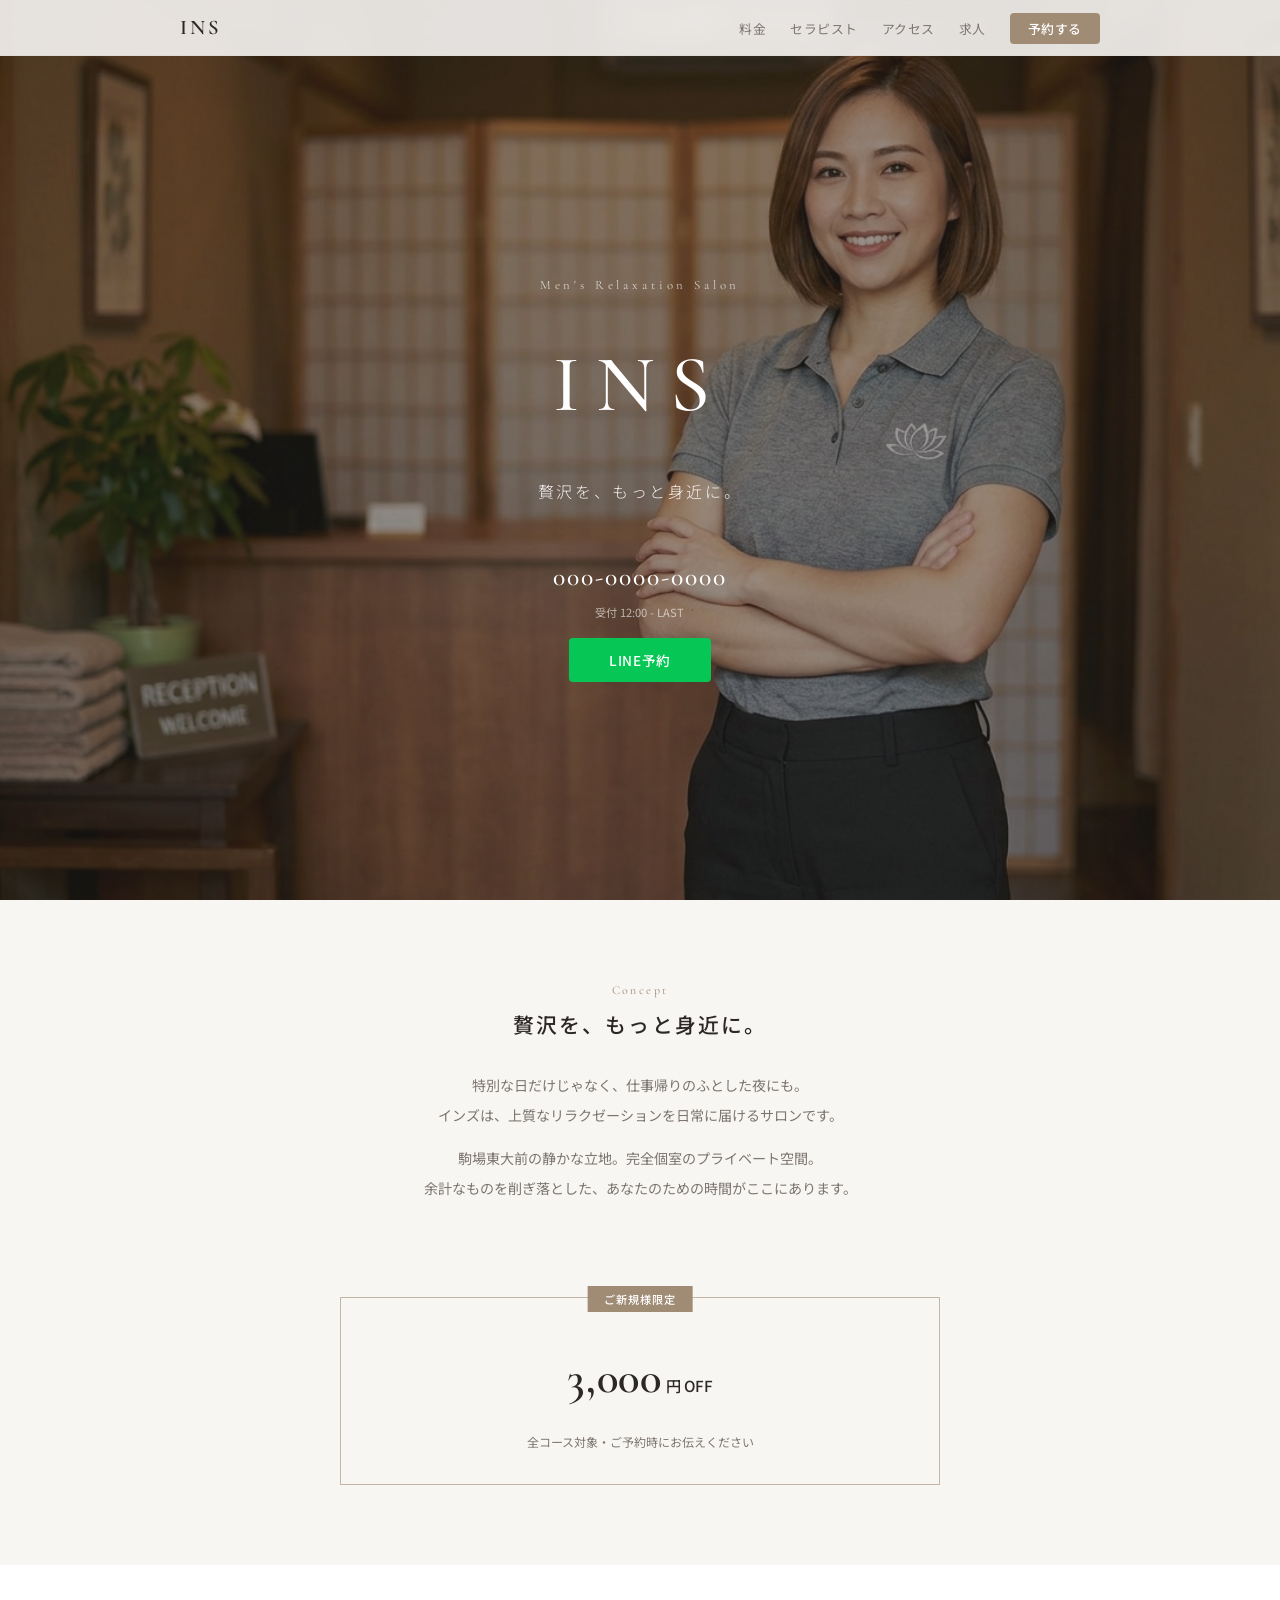
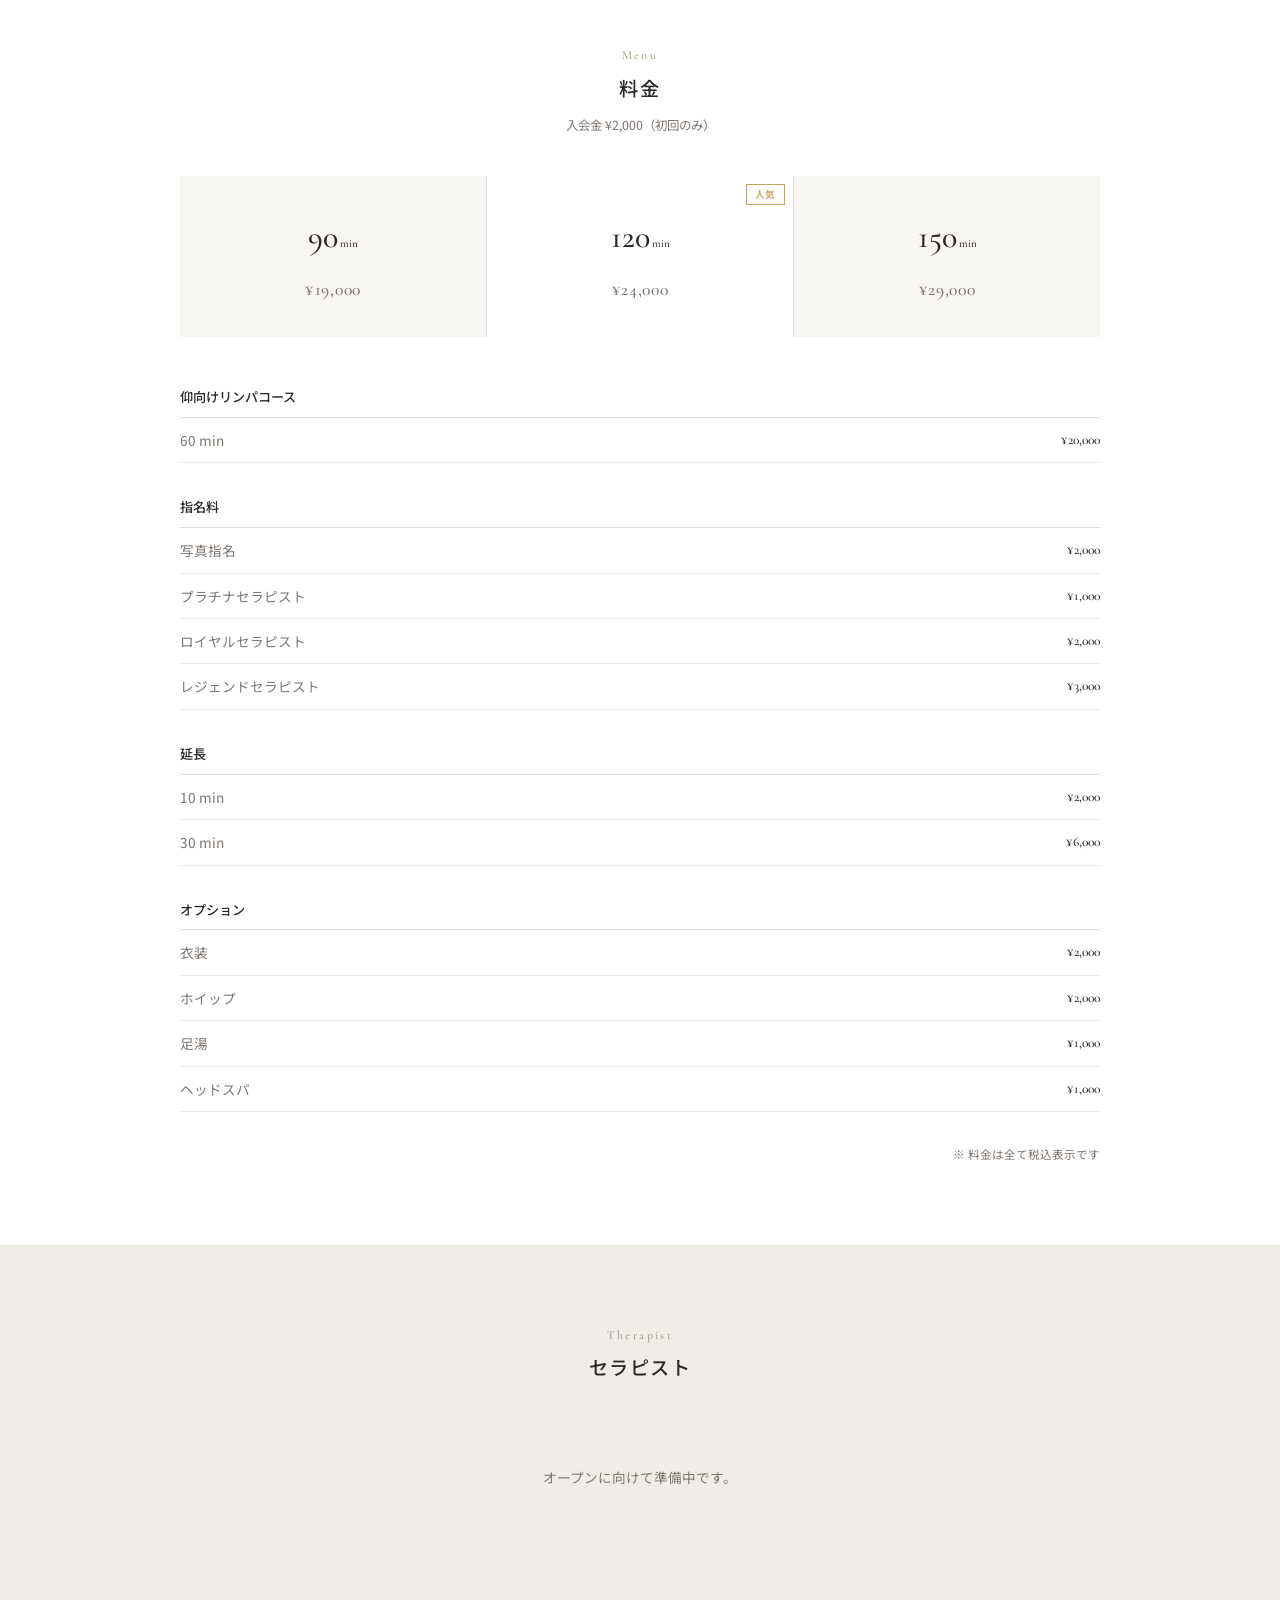
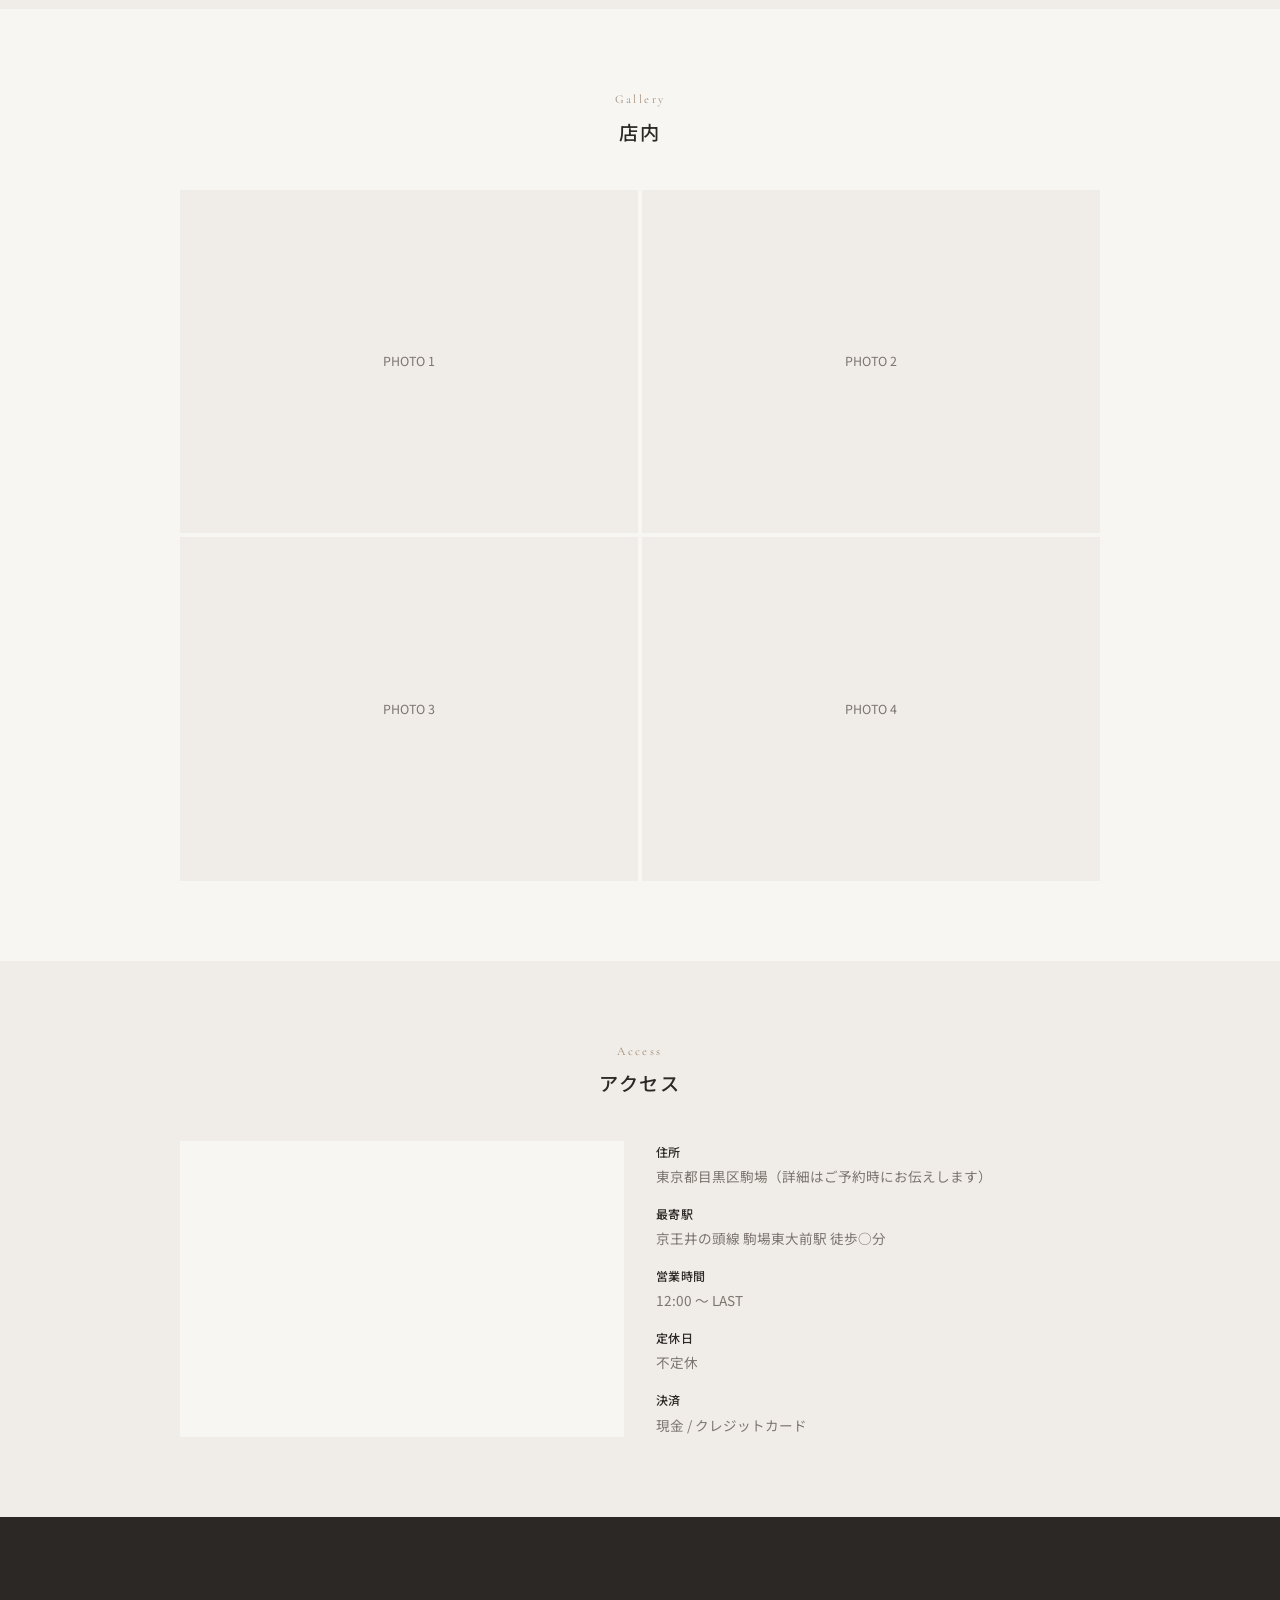
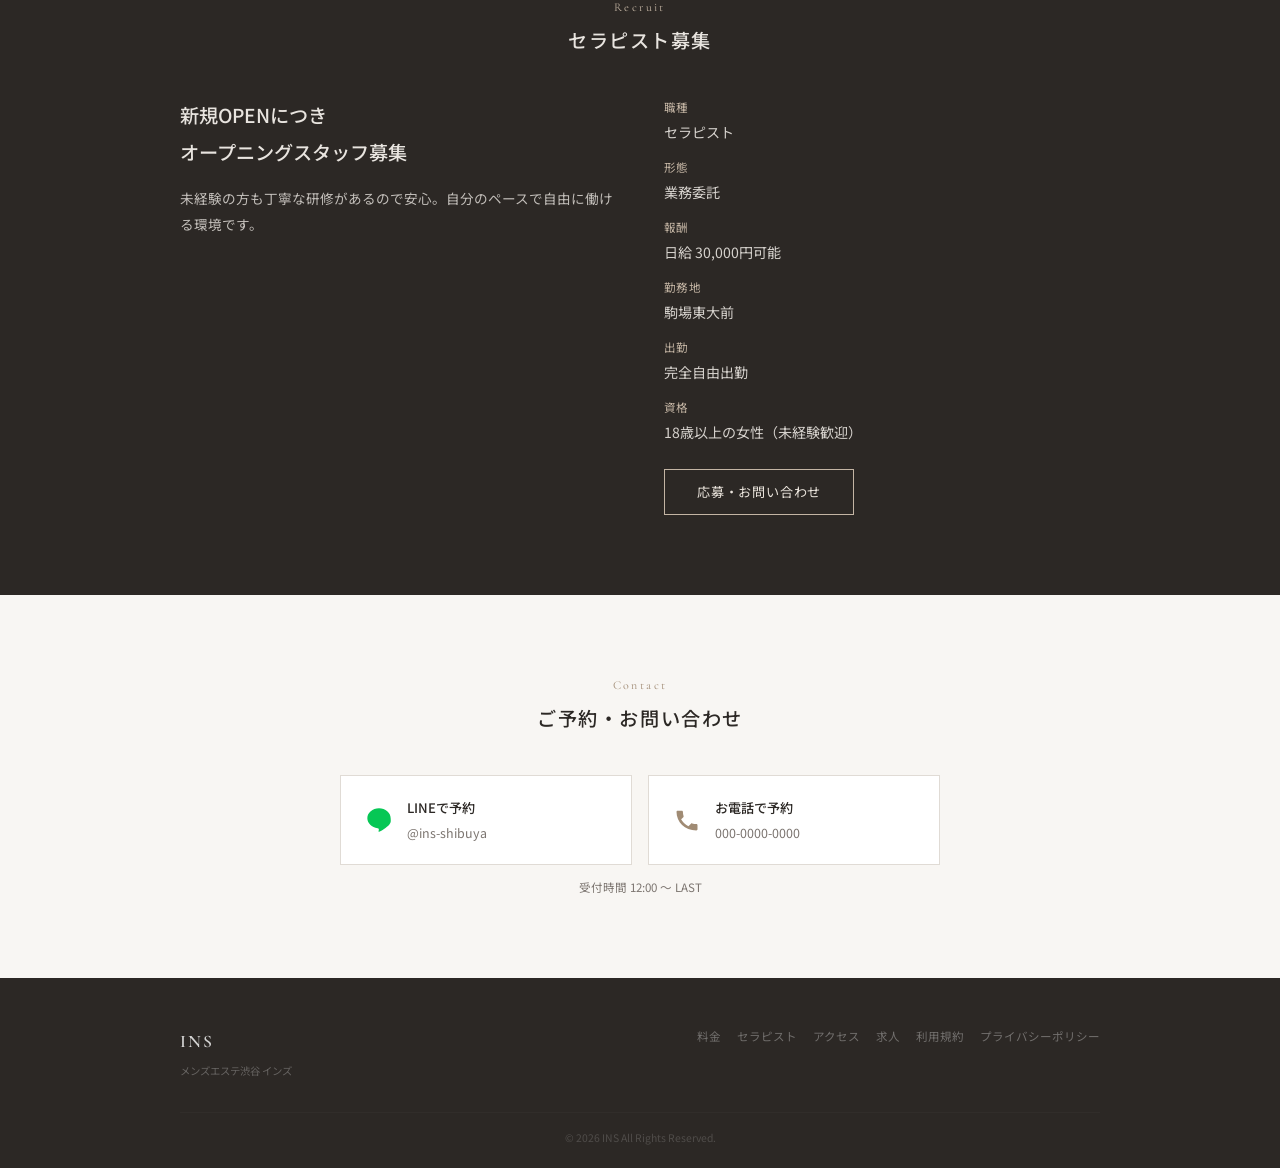
==== commit 4341623b: "名称変更: レンズ→インズ (LENS→INS)、ヒーロー背景画像をhero.pngに設定" ====
--- a/index.html
+++ b/index.html
@@ -3,9 +3,9 @@
 <head>
   <meta charset="UTF-8">
   <meta name="viewport" content="width=device-width, initial-scale=1.0">
-  <meta name="description" content="メンズエステ渋谷 レンズ｜駒場東大前駅すぐ。贅沢をもっと身近に。完全個室のリラクゼーションサロン。">
-  <meta name="keywords" content="メンズエステ,渋谷,駒場東大前,リラクゼーション,レンズ">
-  <title>メンズエステ渋谷 レンズ｜贅沢をもっと身近に</title>
+  <meta name="description" content="メンズエステ渋谷 インズ｜駒場東大前駅すぐ。贅沢をもっと身近に。完全個室のリラクゼーションサロン。">
+  <meta name="keywords" content="メンズエステ,渋谷,駒場東大前,リラクゼーション,インズ">
+  <title>メンズエステ渋谷 インズ｜贅沢をもっと身近に</title>
   <link rel="preconnect" href="https://fonts.googleapis.com">
   <link rel="preconnect" href="https://fonts.gstatic.com" crossorigin>
   <link href="https://fonts.googleapis.com/css2?family=Noto+Sans+JP:wght@300;400;500;600&family=Cormorant+Garamond:wght@400;500;600&display=swap" rel="stylesheet">
@@ -17,7 +17,7 @@
   <header class="header" id="header">
     <div class="header-inner">
       <a href="#hero" class="logo">
-        <span class="logo-main">LENS</span>
+        <span class="logo-main">INS</span>
       </a>
       <nav class="nav" id="nav">
         <ul class="nav-list">
@@ -38,7 +38,7 @@
   <section class="hero" id="hero">
     <div class="hero-content">
       <p class="hero-label">Men's Relaxation Salon</p>
-      <h1 class="hero-title">LENS</h1>
+      <h1 class="hero-title">INS</h1>
       <p class="hero-concept">贅沢を、もっと身近に。</p>
       <div class="hero-actions">
         <a href="tel:000-0000-0000" class="hero-tel">
@@ -57,7 +57,7 @@
         <p class="concept-en">Concept</p>
         <h2 class="concept-heading">贅沢を、もっと身近に。</h2>
         <div class="concept-body">
-          <p>特別な日だけじゃなく、仕事帰りのふとした夜にも。<br>レンズは、上質なリラクゼーションを日常に届けるサロンです。</p>
+          <p>特別な日だけじゃなく、仕事帰りのふとした夜にも。<br>インズは、上質なリラクゼーションを日常に届けるサロンです。</p>
           <p>駒場東大前の静かな立地。完全個室のプライベート空間。<br>余計なものを削ぎ落とした、あなたのための時間がここにあります。</p>
         </div>
       </div>
@@ -196,7 +196,7 @@
           <iframe
             src="https://www.google.com/maps/embed?pb=!1m18!1m12!1m3!1d3241.7!2d139.6847!3d35.6595!2m3!1f0!2f0!3f0!3m2!1i1024!2i768!4f13.1!3m3!1m2!1s0x0%3A0x0!2z6aeS5aC05p2x5aSn5YmN!5e0!3m2!1sja!2sjp!4v1"
             width="100%" height="100%" style="border:0;" allowfullscreen="" loading="lazy"
-            title="レンズの地図">
+            title="インズの地図">
           </iframe>
         </div>
         <dl class="access-data">
@@ -254,7 +254,7 @@
           <svg class="contact-icon" viewBox="0 0 24 24" fill="currentColor"><path d="M12 2C6.48 2 2 5.82 2 10.55c0 4.24 3.76 7.79 8.84 8.46.34.07.81.23.93.52.11.27.07.68.04.95l-.15.91c-.05.27-.21 1.05.92.57 1.13-.48 6.1-3.59 8.32-6.15C22.68 13.73 22 12.24 22 10.55 22 5.82 17.52 2 12 2z"/></svg>
           <div>
             <span class="contact-label">LINEで予約</span>
-            <span class="contact-id">@lens-shibuya</span>
+            <span class="contact-id">@ins-shibuya</span>
           </div>
         </a>
         <a href="tel:000-0000-0000" class="contact-card contact-card--tel">
@@ -274,8 +274,8 @@
     <div class="container">
       <div class="footer-top">
         <div>
-          <span class="footer-logo">LENS</span>
-          <p class="footer-sub">メンズエステ渋谷 レンズ</p>
+          <span class="footer-logo">INS</span>
+          <p class="footer-sub">メンズエステ渋谷 インズ</p>
         </div>
         <nav class="footer-links">
           <a href="#menu">料金</a>
@@ -286,7 +286,7 @@
           <a href="privacy.html">プライバシーポリシー</a>
         </nav>
       </div>
-      <p class="footer-copy">&copy; 2026 LENS All Rights Reserved.</p>
+      <p class="footer-copy">&copy; 2026 INS All Rights Reserved.</p>
     </div>
   </footer>
 
--- a/style.css
+++ b/style.css
@@ -1,5 +1,5 @@
 /* ========================================
-   LENS - メンズエステ渋谷 レンズ
+   INS - メンズエステ渋谷 インズ
    Design: 情報設計重視・削ぎ落としたナチュラル
    ======================================== */
 
@@ -92,20 +92,27 @@
 .hero {
   min-height: 100vh; display: flex; align-items: center; justify-content: center;
   text-align: center;
-  background: linear-gradient(160deg, #ddd5ca 0%, #c8bfb2 60%, #b5ab9d 100%);
+  /* ▼ 背景画像：images/common/hero.jpg を差し替えてください */
+  background: url('images/common/hero.png') center center / cover no-repeat;
   padding: var(--header-h) 20px 0;
-}
+  position: relative;
+}
+.hero::before {
+  content: ''; position: absolute; inset: 0;
+  background: rgba(44,40,37,.45);
+}
+.hero-content { position: relative; z-index: 1; }
 
 .hero-label {
   font-family: var(--font-en); font-size: .8rem; letter-spacing: .3em;
-  color: var(--c-text-2); margin-bottom: 16px;
+  color: rgba(255,255,255,.7); margin-bottom: 16px;
 }
 .hero-title {
   font-family: var(--font-en); font-size: clamp(3rem, 9vw, 5rem);
-  font-weight: 500; letter-spacing: .2em; color: var(--c-text); margin-bottom: 20px;
+  font-weight: 500; letter-spacing: .2em; color: #fff; margin-bottom: 20px;
 }
 .hero-concept {
-  font-size: 1rem; letter-spacing: .16em; color: var(--c-text); font-weight: 300;
+  font-size: 1rem; letter-spacing: .16em; color: rgba(255,255,255,.9); font-weight: 300;
   margin-bottom: 48px;
 }
 
@@ -115,9 +122,9 @@
 }
 .hero-tel-num {
   font-family: var(--font-en); font-size: 1.6rem; font-weight: 500;
-  letter-spacing: .08em; color: var(--c-text);
-}
-.hero-tel-note { font-size: .7rem; color: var(--c-text-2); }
+  letter-spacing: .08em; color: #fff;
+}
+.hero-tel-note { font-size: .7rem; color: rgba(255,255,255,.6); }
 .hero-btn {
   display: inline-block; background: var(--c-line); color: #fff;
   padding: 10px 40px; border-radius: 4px; font-size: .85rem; font-weight: 500;
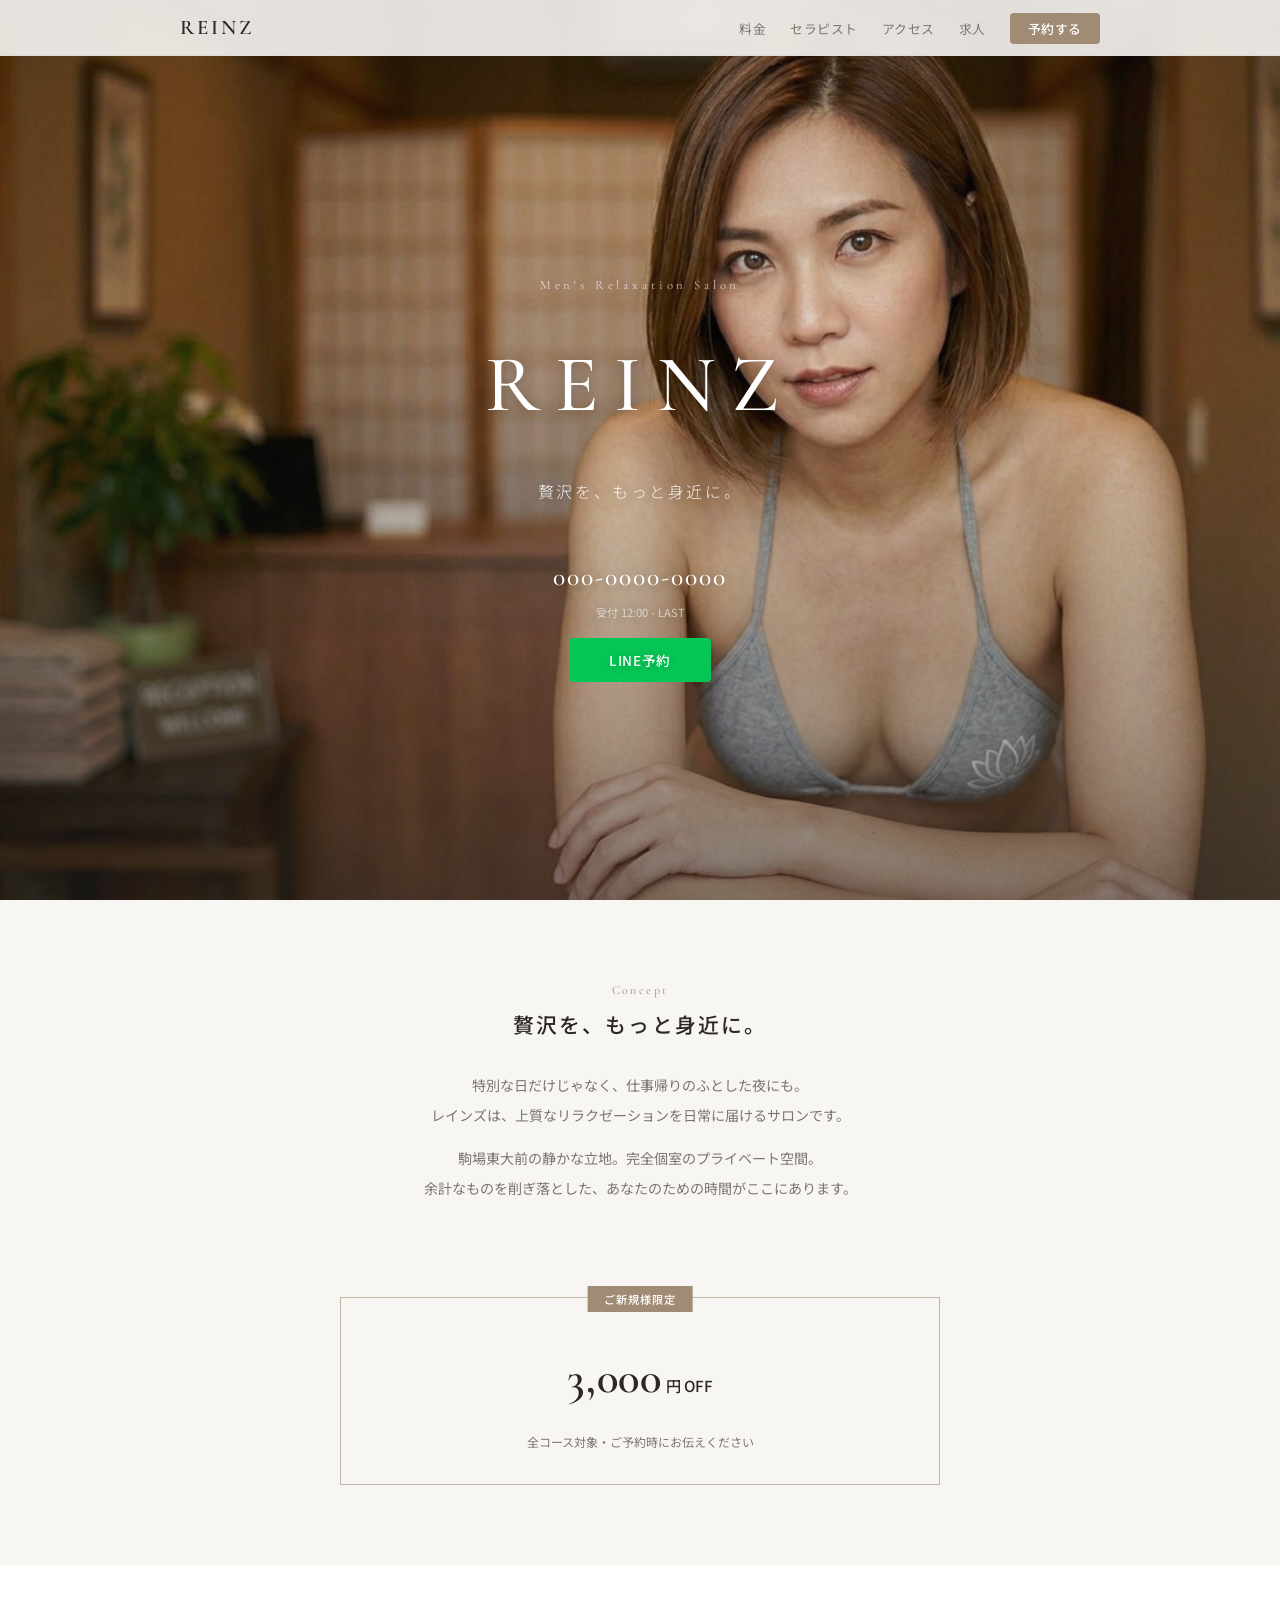
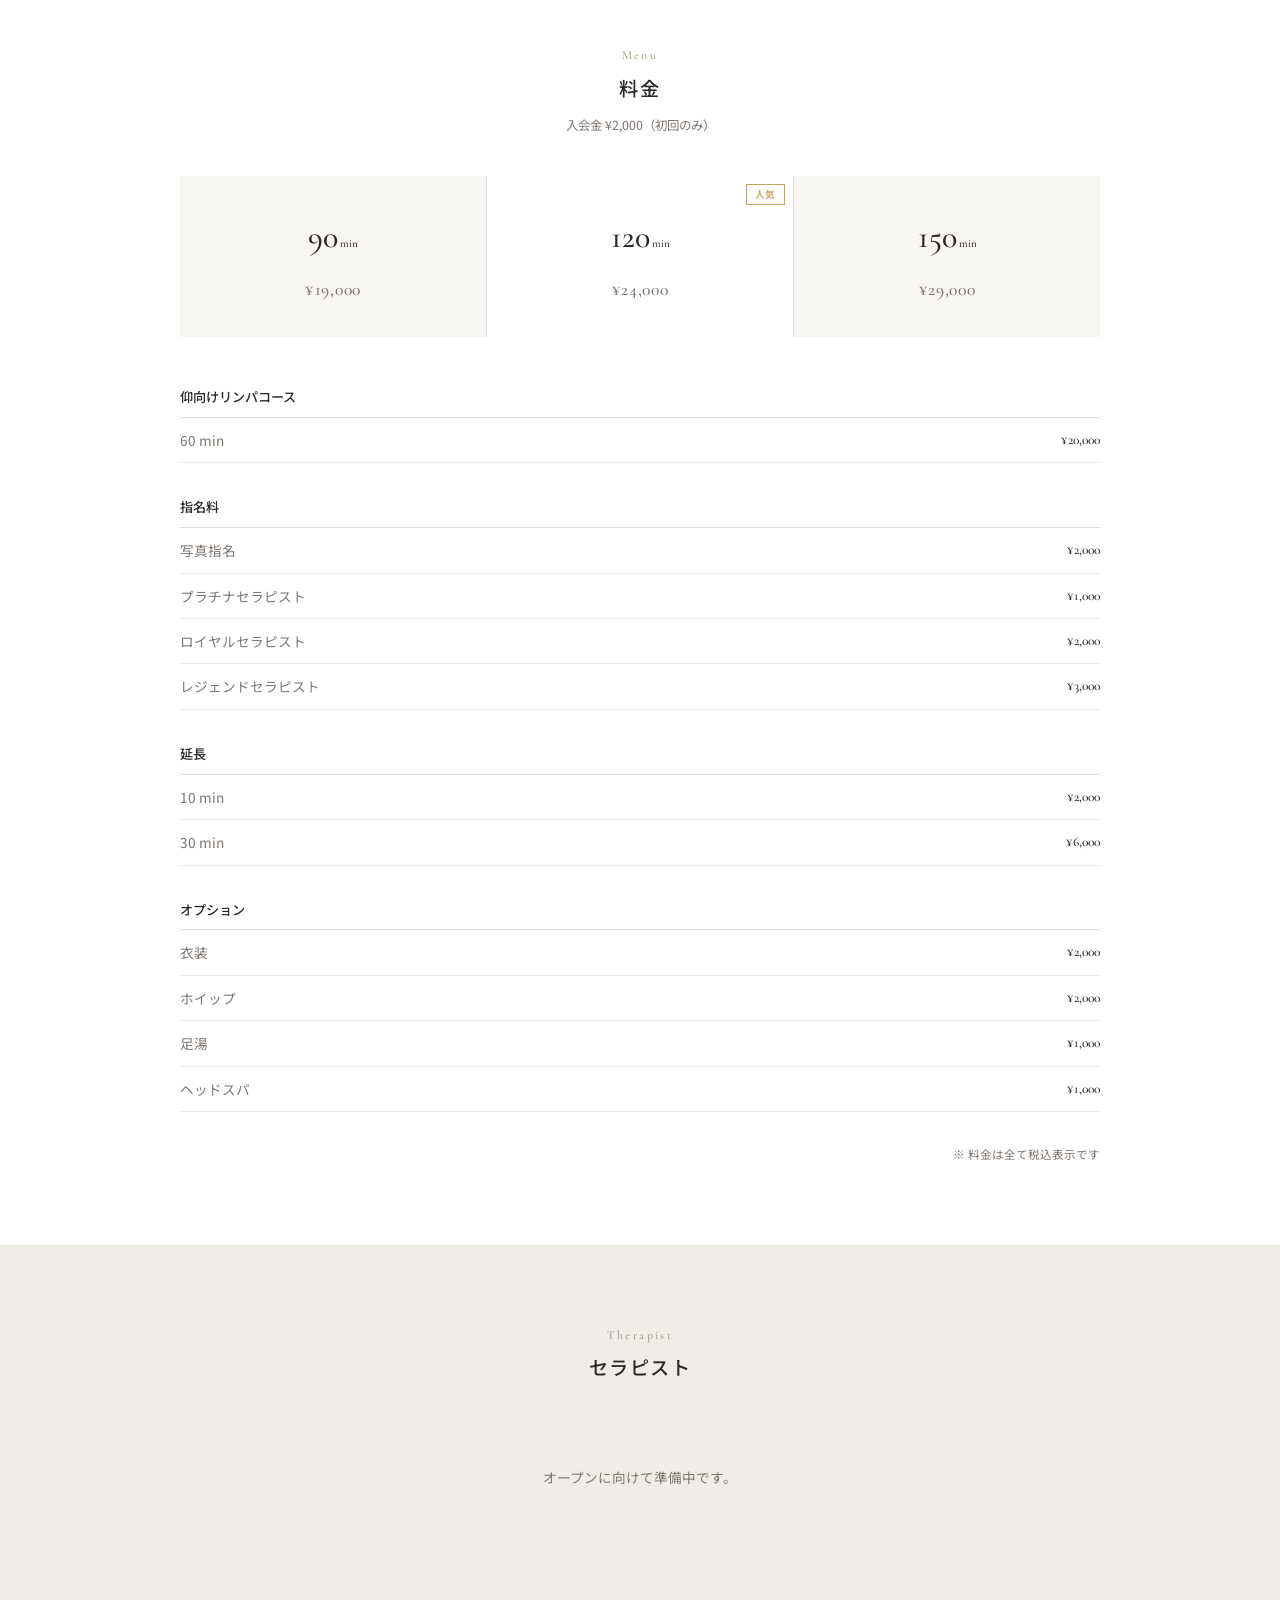
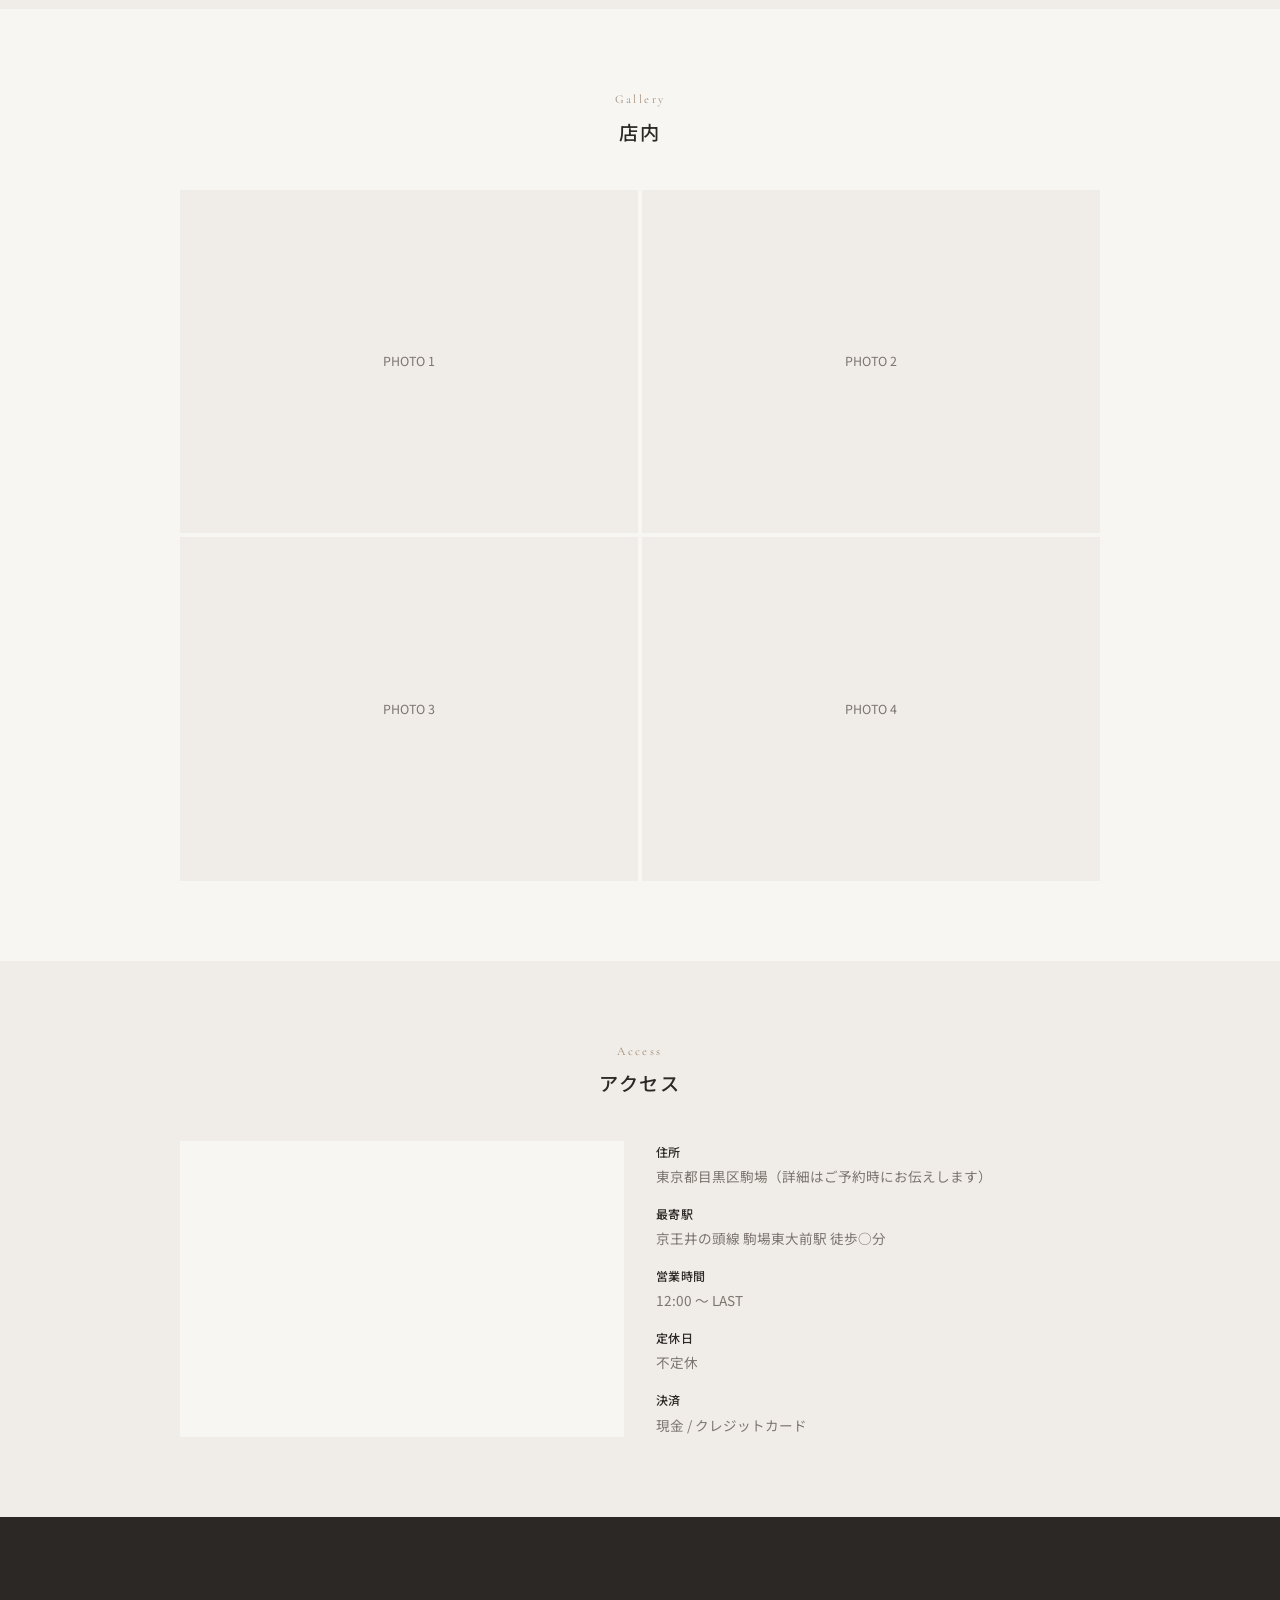
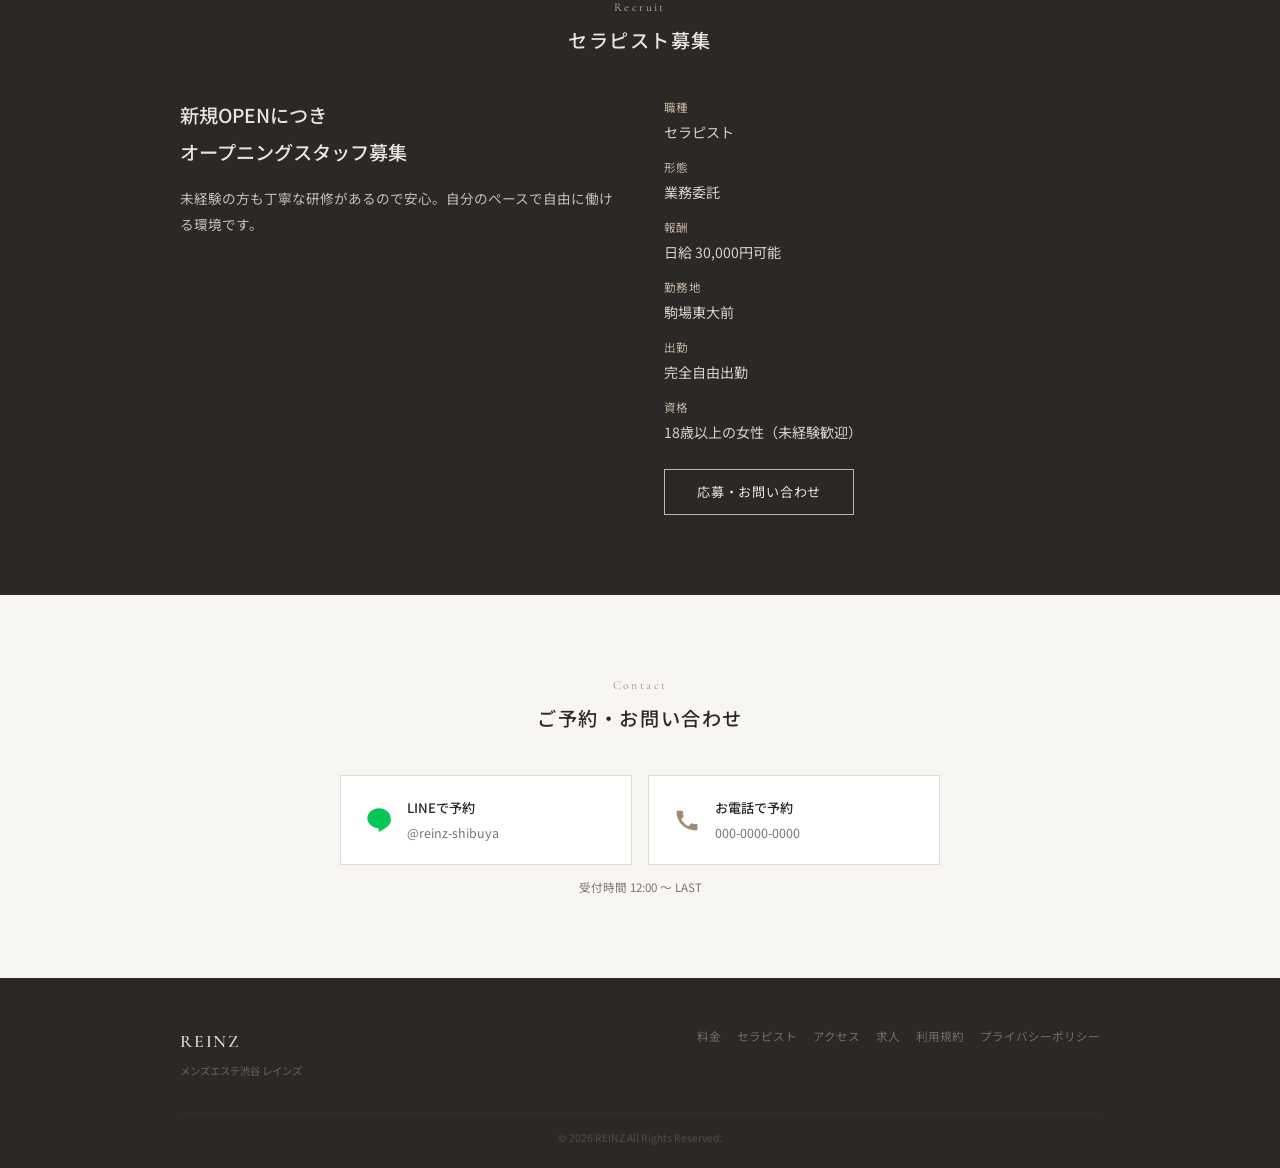
==== commit bb5ec210: "店名変更: INS→REINZ (インズ→レインズ)" ====
--- a/index.html
+++ b/index.html
@@ -3,9 +3,9 @@
 <head>
   <meta charset="UTF-8">
   <meta name="viewport" content="width=device-width, initial-scale=1.0">
-  <meta name="description" content="メンズエステ渋谷 インズ｜駒場東大前駅すぐ。贅沢をもっと身近に。完全個室のリラクゼーションサロン。">
-  <meta name="keywords" content="メンズエステ,渋谷,駒場東大前,リラクゼーション,インズ">
-  <title>メンズエステ渋谷 インズ｜贅沢をもっと身近に</title>
+  <meta name="description" content="メンズエステ渋谷 レインズ｜駒場東大前駅すぐ。贅沢をもっと身近に。完全個室のリラクゼーションサロン。">
+  <meta name="keywords" content="メンズエステ,渋谷,駒場東大前,リラクゼーション,レインズ">
+  <title>メンズエステ渋谷 レインズ｜贅沢をもっと身近に</title>
   <link rel="preconnect" href="https://fonts.googleapis.com">
   <link rel="preconnect" href="https://fonts.gstatic.com" crossorigin>
   <link href="https://fonts.googleapis.com/css2?family=Noto+Sans+JP:wght@300;400;500;600&family=Cormorant+Garamond:wght@400;500;600&display=swap" rel="stylesheet">
@@ -17,7 +17,7 @@
   <header class="header" id="header">
     <div class="header-inner">
       <a href="#hero" class="logo">
-        <span class="logo-main">INS</span>
+        <span class="logo-main">REINZ</span>
       </a>
       <nav class="nav" id="nav">
         <ul class="nav-list">
@@ -38,7 +38,7 @@
   <section class="hero" id="hero">
     <div class="hero-content">
       <p class="hero-label">Men's Relaxation Salon</p>
-      <h1 class="hero-title">INS</h1>
+      <h1 class="hero-title">REINZ</h1>
       <p class="hero-concept">贅沢を、もっと身近に。</p>
       <div class="hero-actions">
         <a href="tel:000-0000-0000" class="hero-tel">
@@ -57,7 +57,7 @@
         <p class="concept-en">Concept</p>
         <h2 class="concept-heading">贅沢を、もっと身近に。</h2>
         <div class="concept-body">
-          <p>特別な日だけじゃなく、仕事帰りのふとした夜にも。<br>インズは、上質なリラクゼーションを日常に届けるサロンです。</p>
+          <p>特別な日だけじゃなく、仕事帰りのふとした夜にも。<br>レインズは、上質なリラクゼーションを日常に届けるサロンです。</p>
           <p>駒場東大前の静かな立地。完全個室のプライベート空間。<br>余計なものを削ぎ落とした、あなたのための時間がここにあります。</p>
         </div>
       </div>
@@ -196,7 +196,7 @@
           <iframe
             src="https://www.google.com/maps/embed?pb=!1m18!1m12!1m3!1d3241.7!2d139.6847!3d35.6595!2m3!1f0!2f0!3f0!3m2!1i1024!2i768!4f13.1!3m3!1m2!1s0x0%3A0x0!2z6aeS5aC05p2x5aSn5YmN!5e0!3m2!1sja!2sjp!4v1"
             width="100%" height="100%" style="border:0;" allowfullscreen="" loading="lazy"
-            title="インズの地図">
+            title="レインズの地図">
           </iframe>
         </div>
         <dl class="access-data">
@@ -254,7 +254,7 @@
           <svg class="contact-icon" viewBox="0 0 24 24" fill="currentColor"><path d="M12 2C6.48 2 2 5.82 2 10.55c0 4.24 3.76 7.79 8.84 8.46.34.07.81.23.93.52.11.27.07.68.04.95l-.15.91c-.05.27-.21 1.05.92.57 1.13-.48 6.1-3.59 8.32-6.15C22.68 13.73 22 12.24 22 10.55 22 5.82 17.52 2 12 2z"/></svg>
           <div>
             <span class="contact-label">LINEで予約</span>
-            <span class="contact-id">@ins-shibuya</span>
+            <span class="contact-id">@reinz-shibuya</span>
           </div>
         </a>
         <a href="tel:000-0000-0000" class="contact-card contact-card--tel">
@@ -274,8 +274,8 @@
     <div class="container">
       <div class="footer-top">
         <div>
-          <span class="footer-logo">INS</span>
-          <p class="footer-sub">メンズエステ渋谷 インズ</p>
+          <span class="footer-logo">REINZ</span>
+          <p class="footer-sub">メンズエステ渋谷 レインズ</p>
         </div>
         <nav class="footer-links">
           <a href="#menu">料金</a>
@@ -286,7 +286,7 @@
           <a href="privacy.html">プライバシーポリシー</a>
         </nav>
       </div>
-      <p class="footer-copy">&copy; 2026 INS All Rights Reserved.</p>
+      <p class="footer-copy">&copy; 2026 REINZ All Rights Reserved.</p>
     </div>
   </footer>
 
--- a/style.css
+++ b/style.css
@@ -1,5 +1,5 @@
 /* ========================================
-   INS - メンズエステ渋谷 インズ
+   REINZ - メンズエステ渋谷 レインズ
    Design: 情報設計重視・削ぎ落としたナチュラル
    ======================================== */
 
@@ -99,9 +99,15 @@
 }
 .hero::before {
   content: ''; position: absolute; inset: 0;
-  background: rgba(44,40,37,.45);
-}
-.hero-content { position: relative; z-index: 1; }
+  background: linear-gradient(
+    to bottom,
+    rgba(44,40,37,.15) 0%,
+    rgba(44,40,37,.10) 40%,
+    rgba(44,40,37,.35) 80%,
+    rgba(44,40,37,.55) 100%
+  );
+}
+.hero-content { position: relative; z-index: 1; text-shadow: 0 1px 12px rgba(0,0,0,.25); }
 
 .hero-label {
   font-family: var(--font-en); font-size: .8rem; letter-spacing: .3em;
